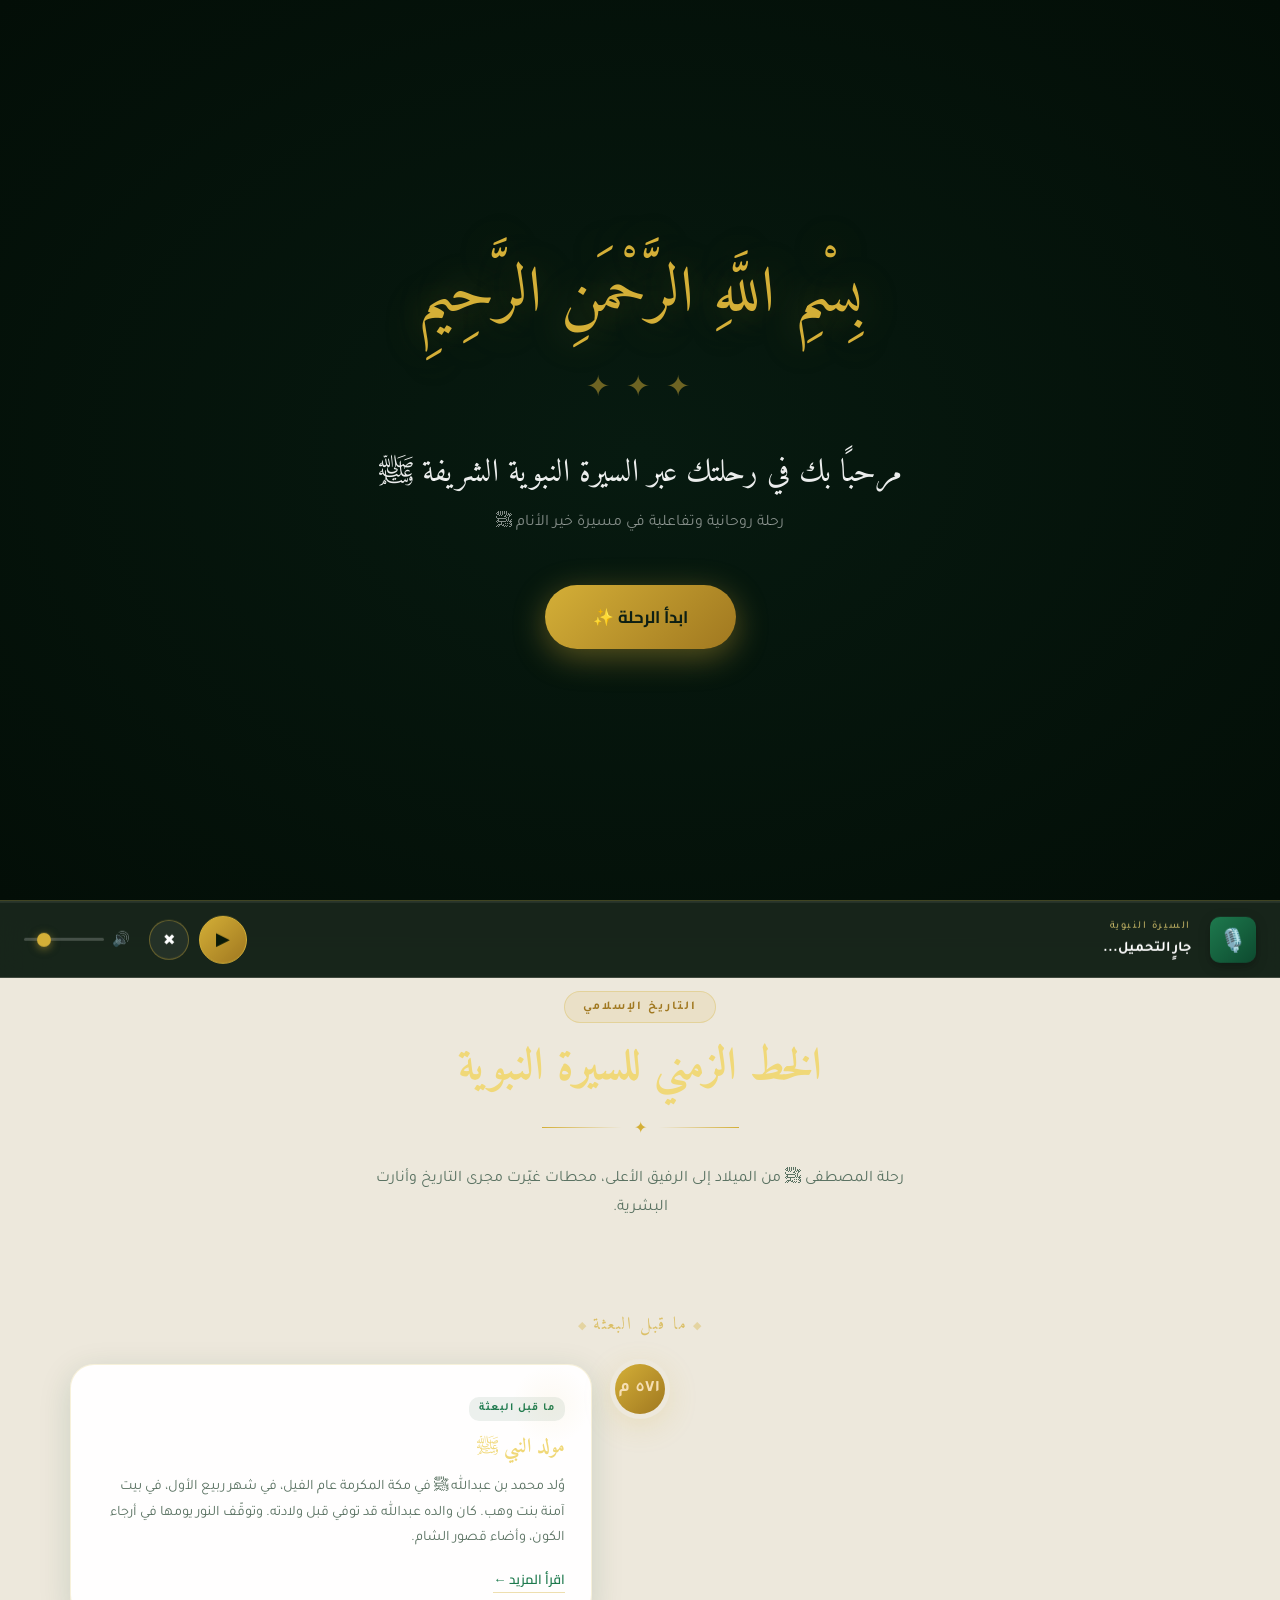
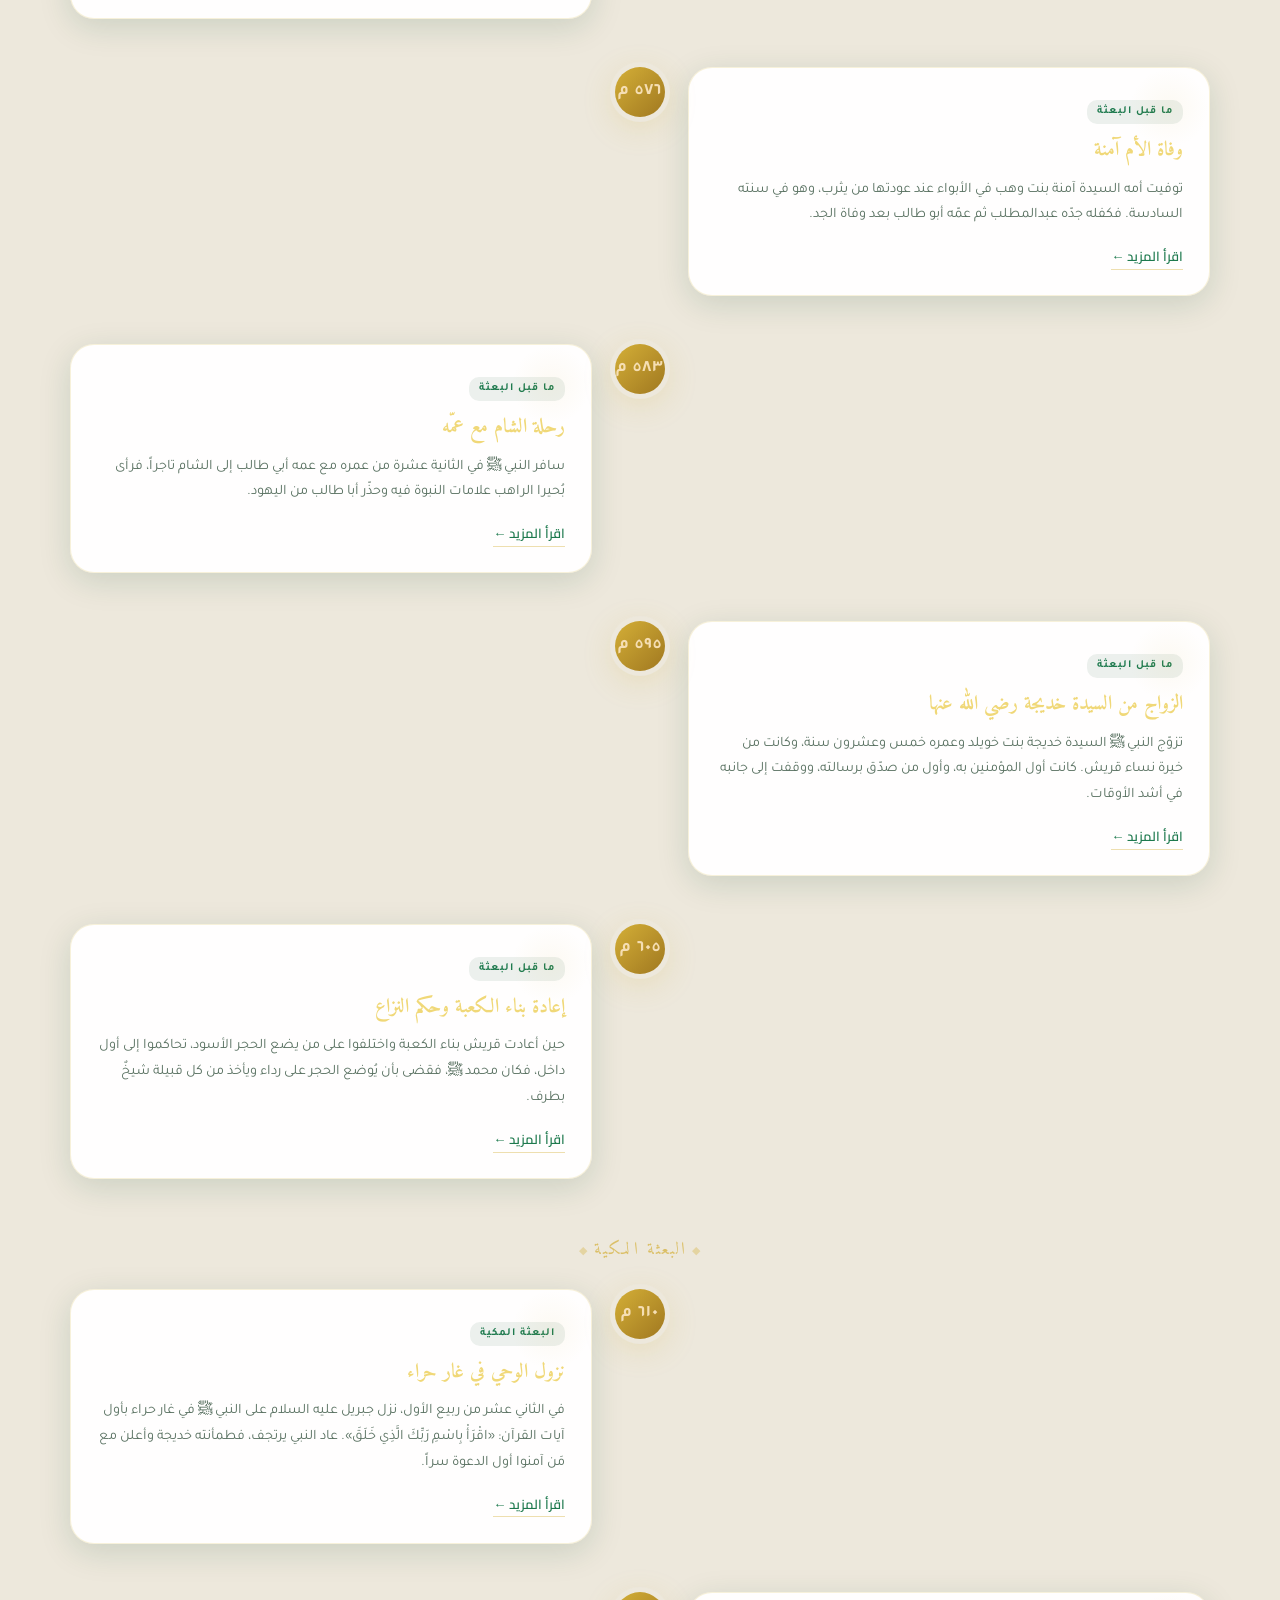
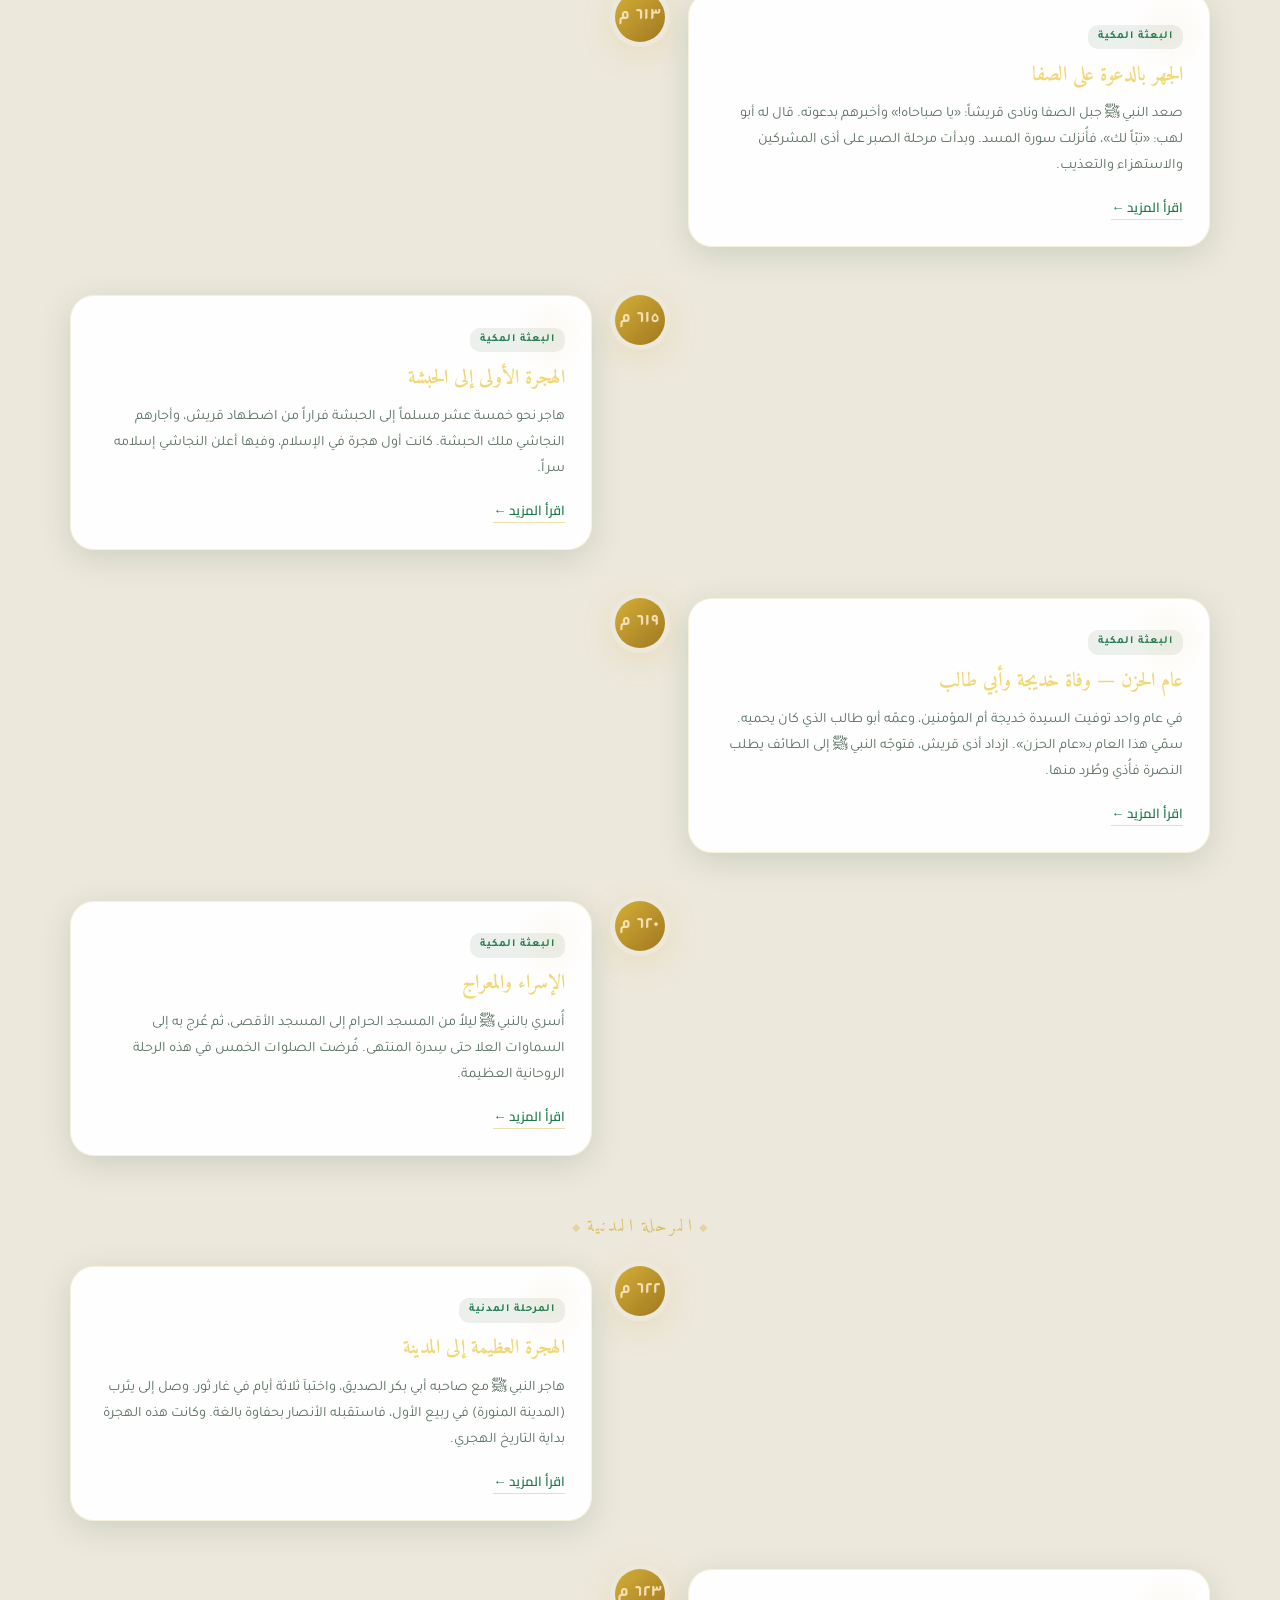
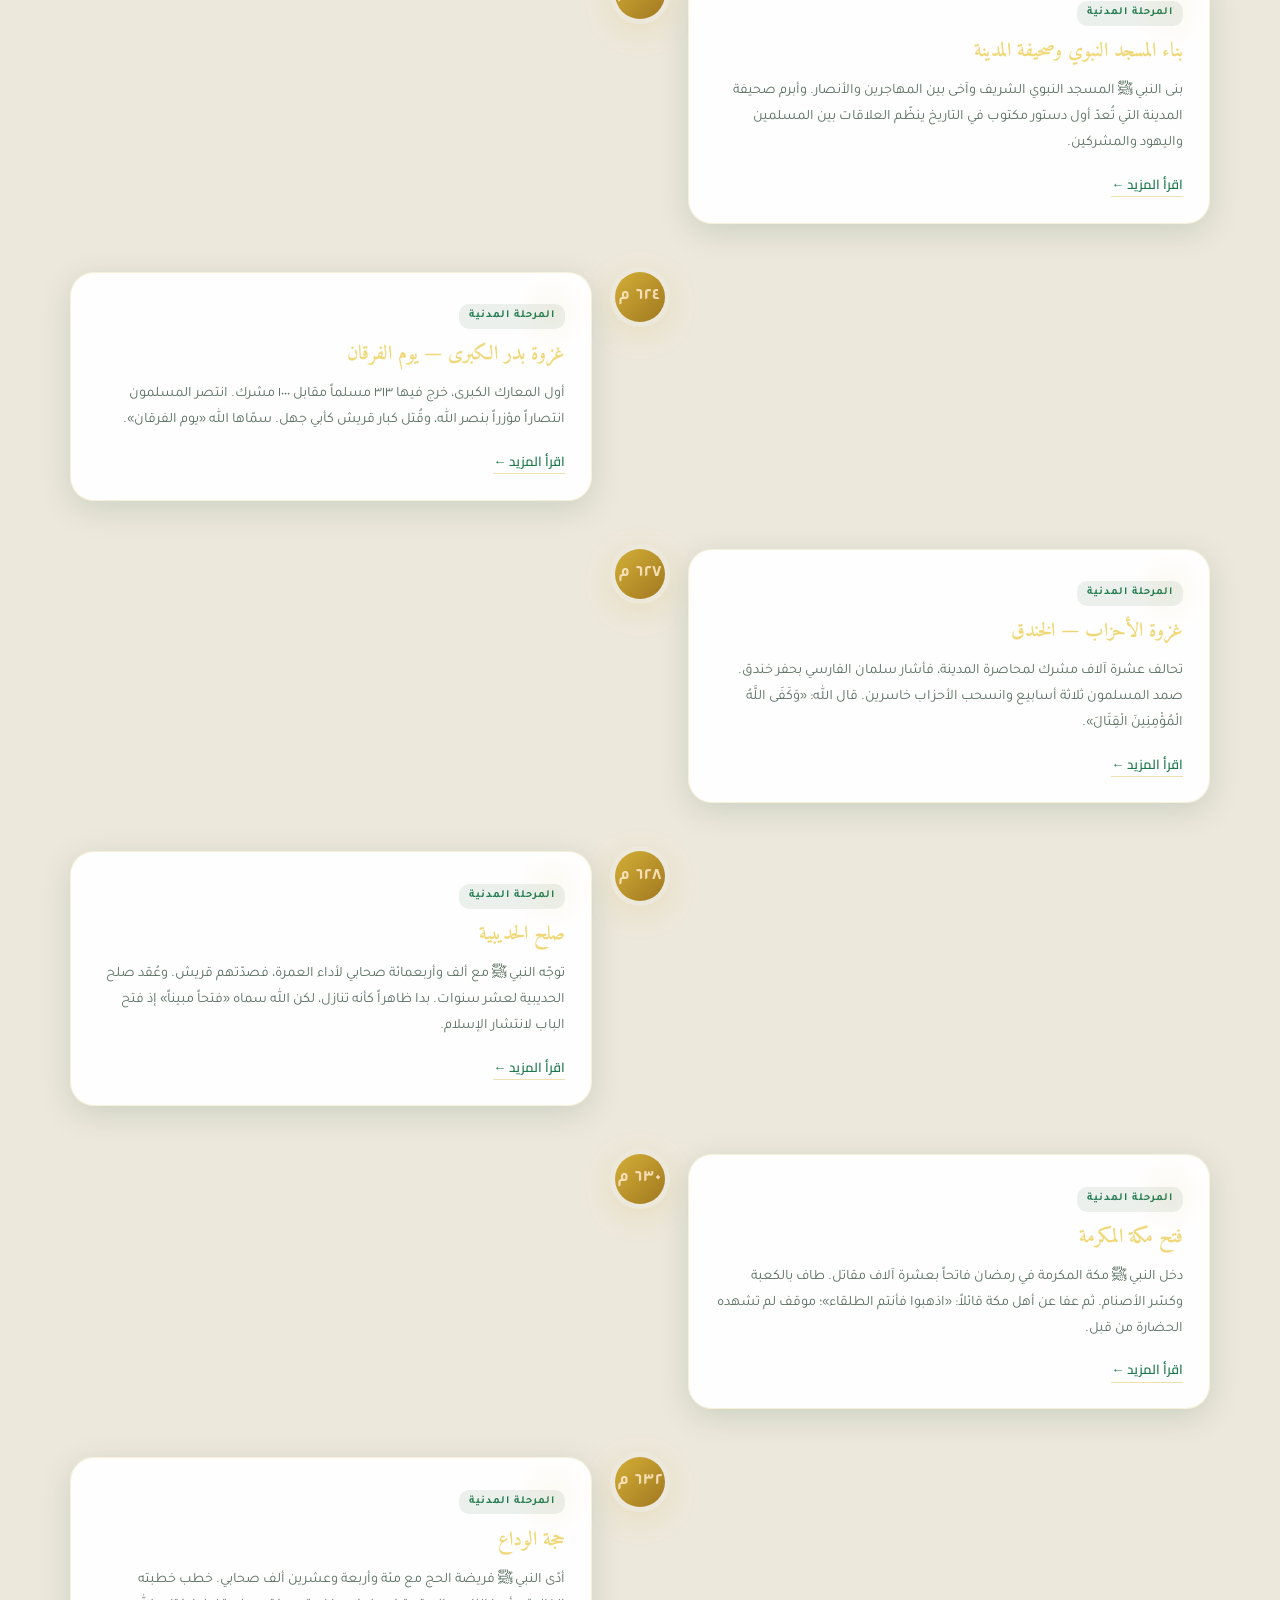
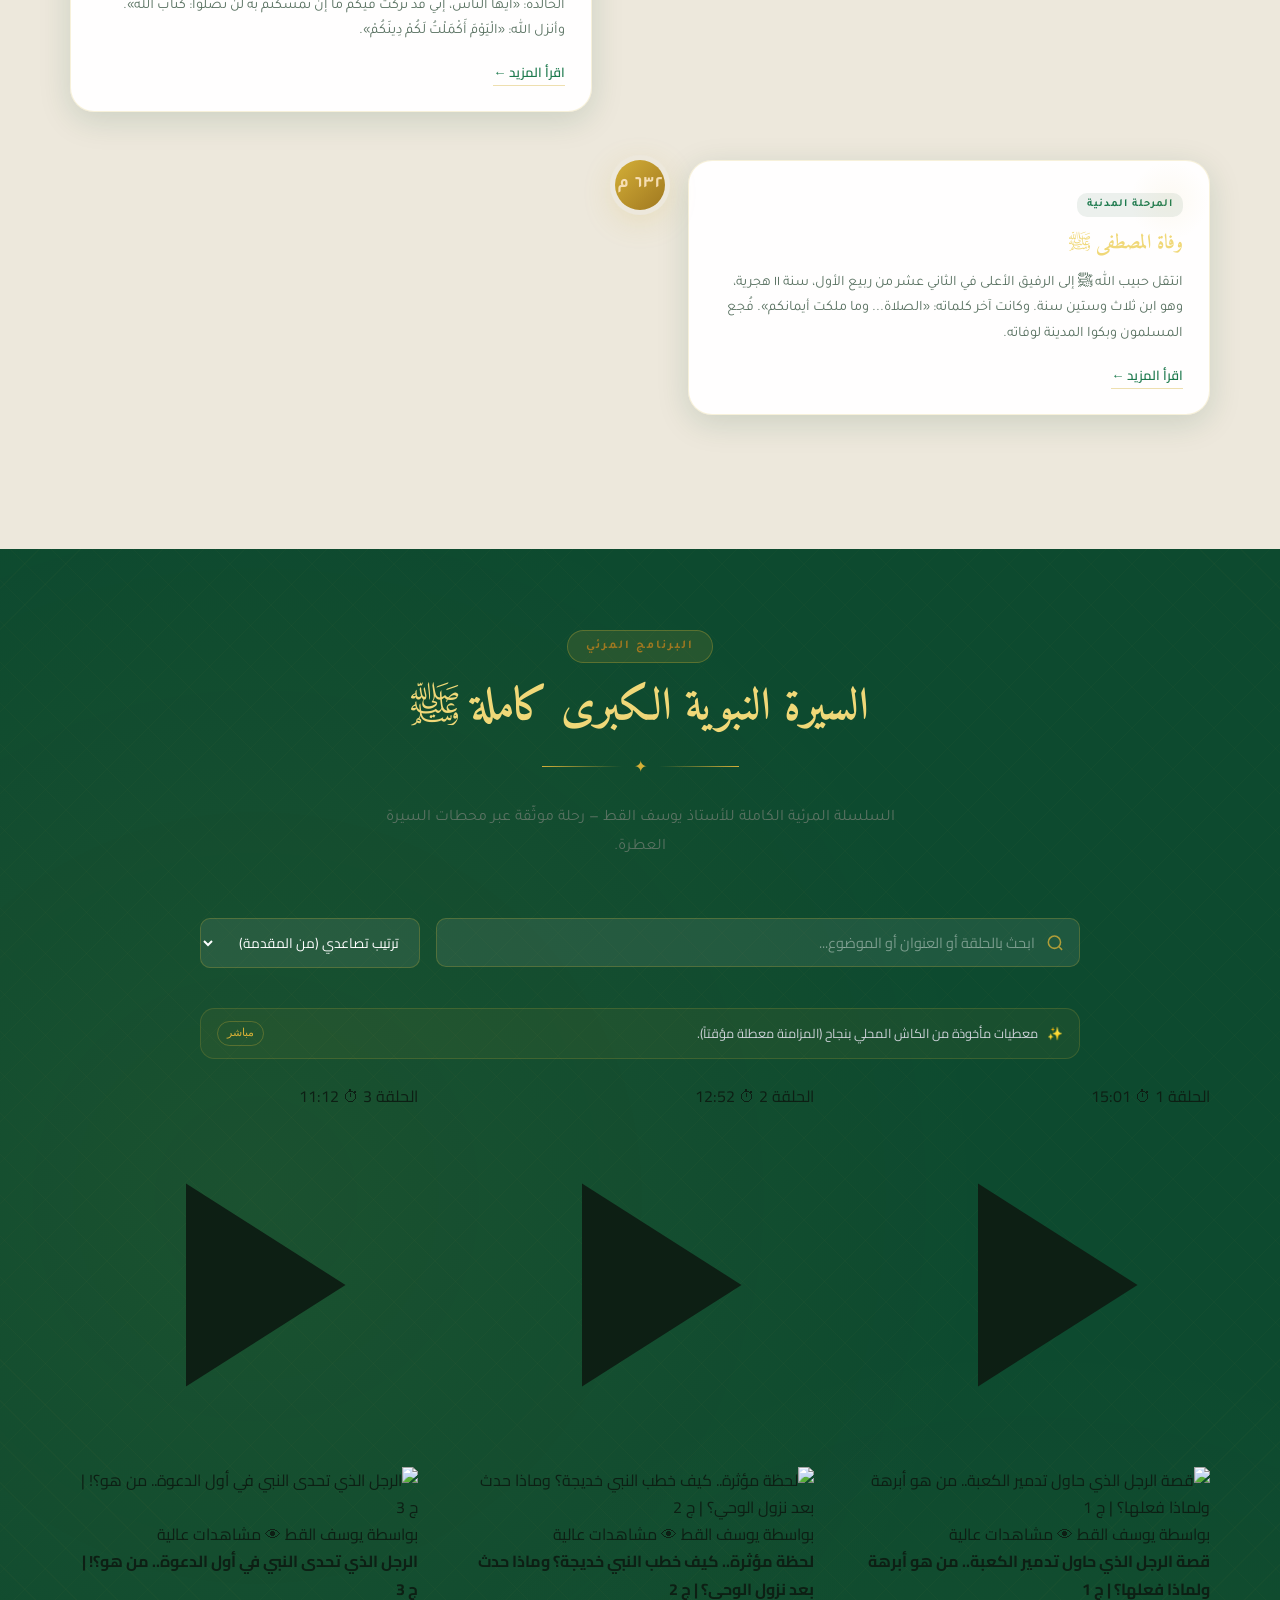
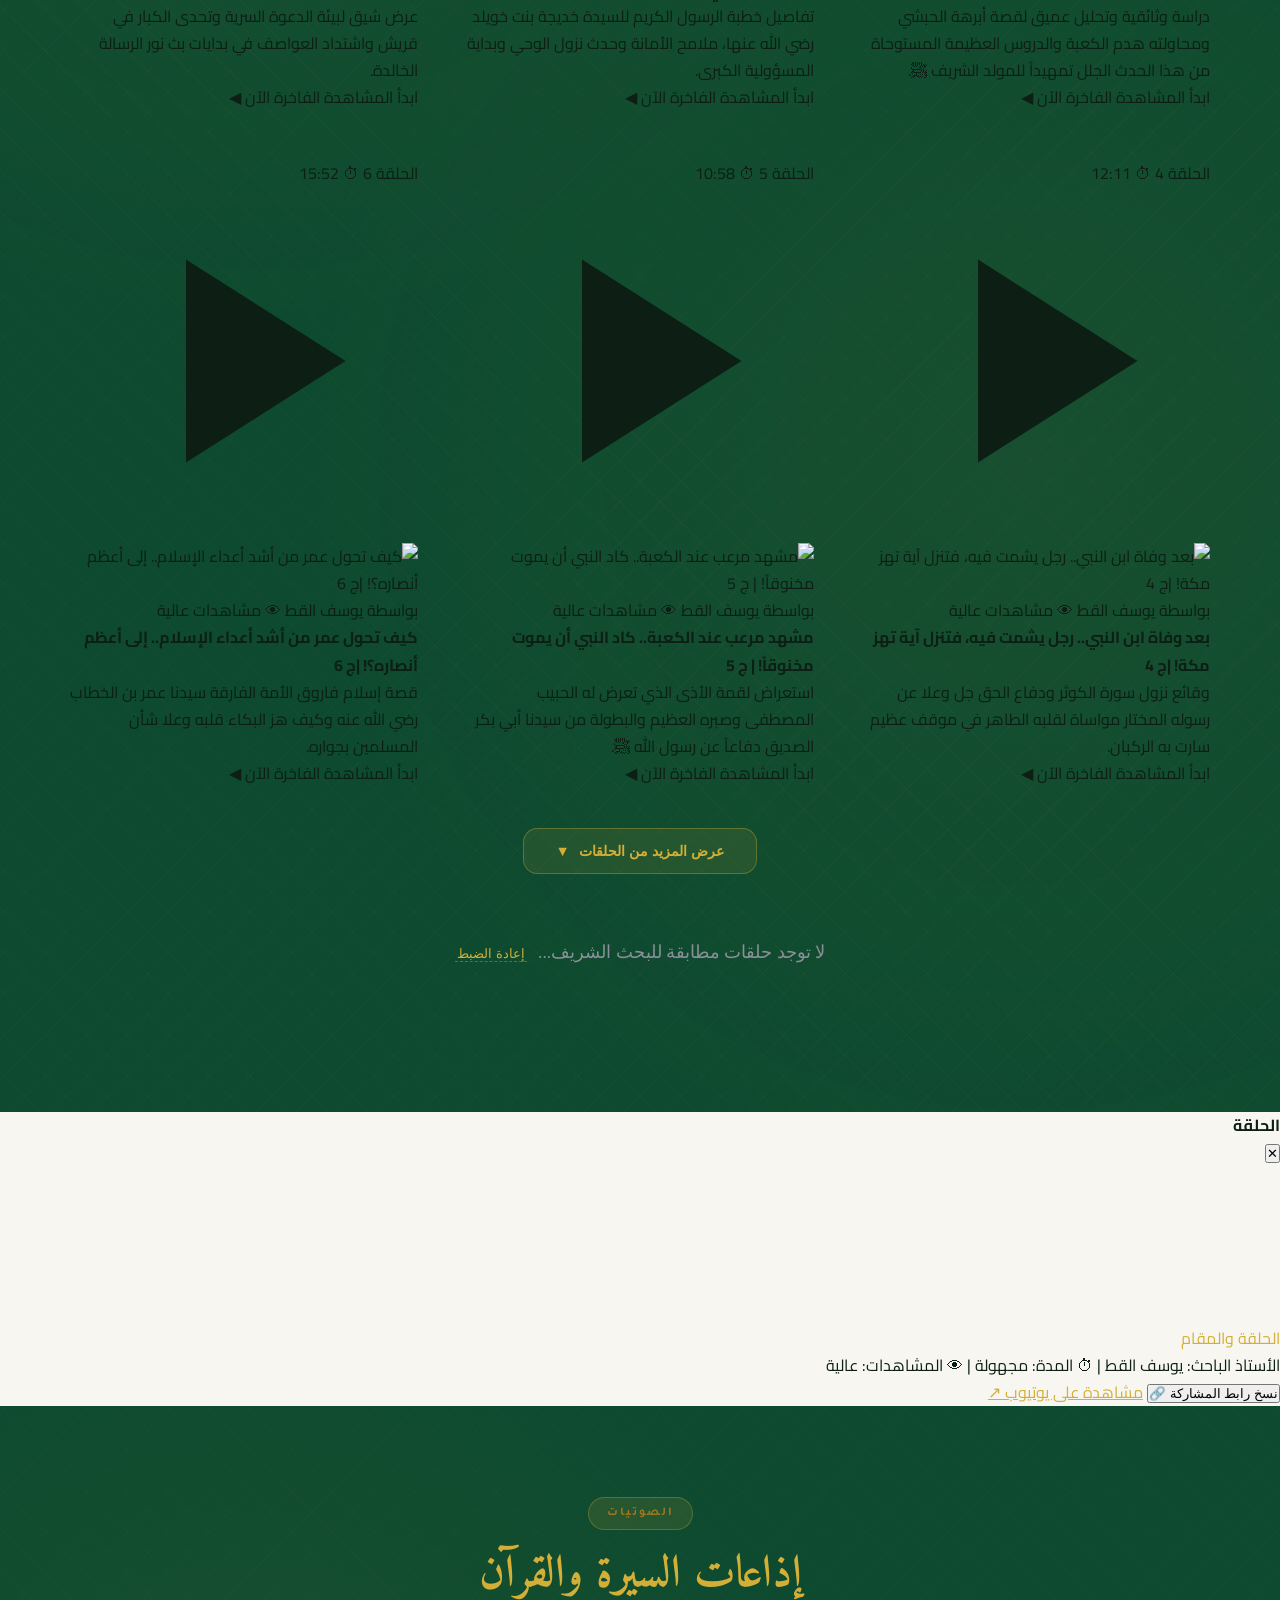
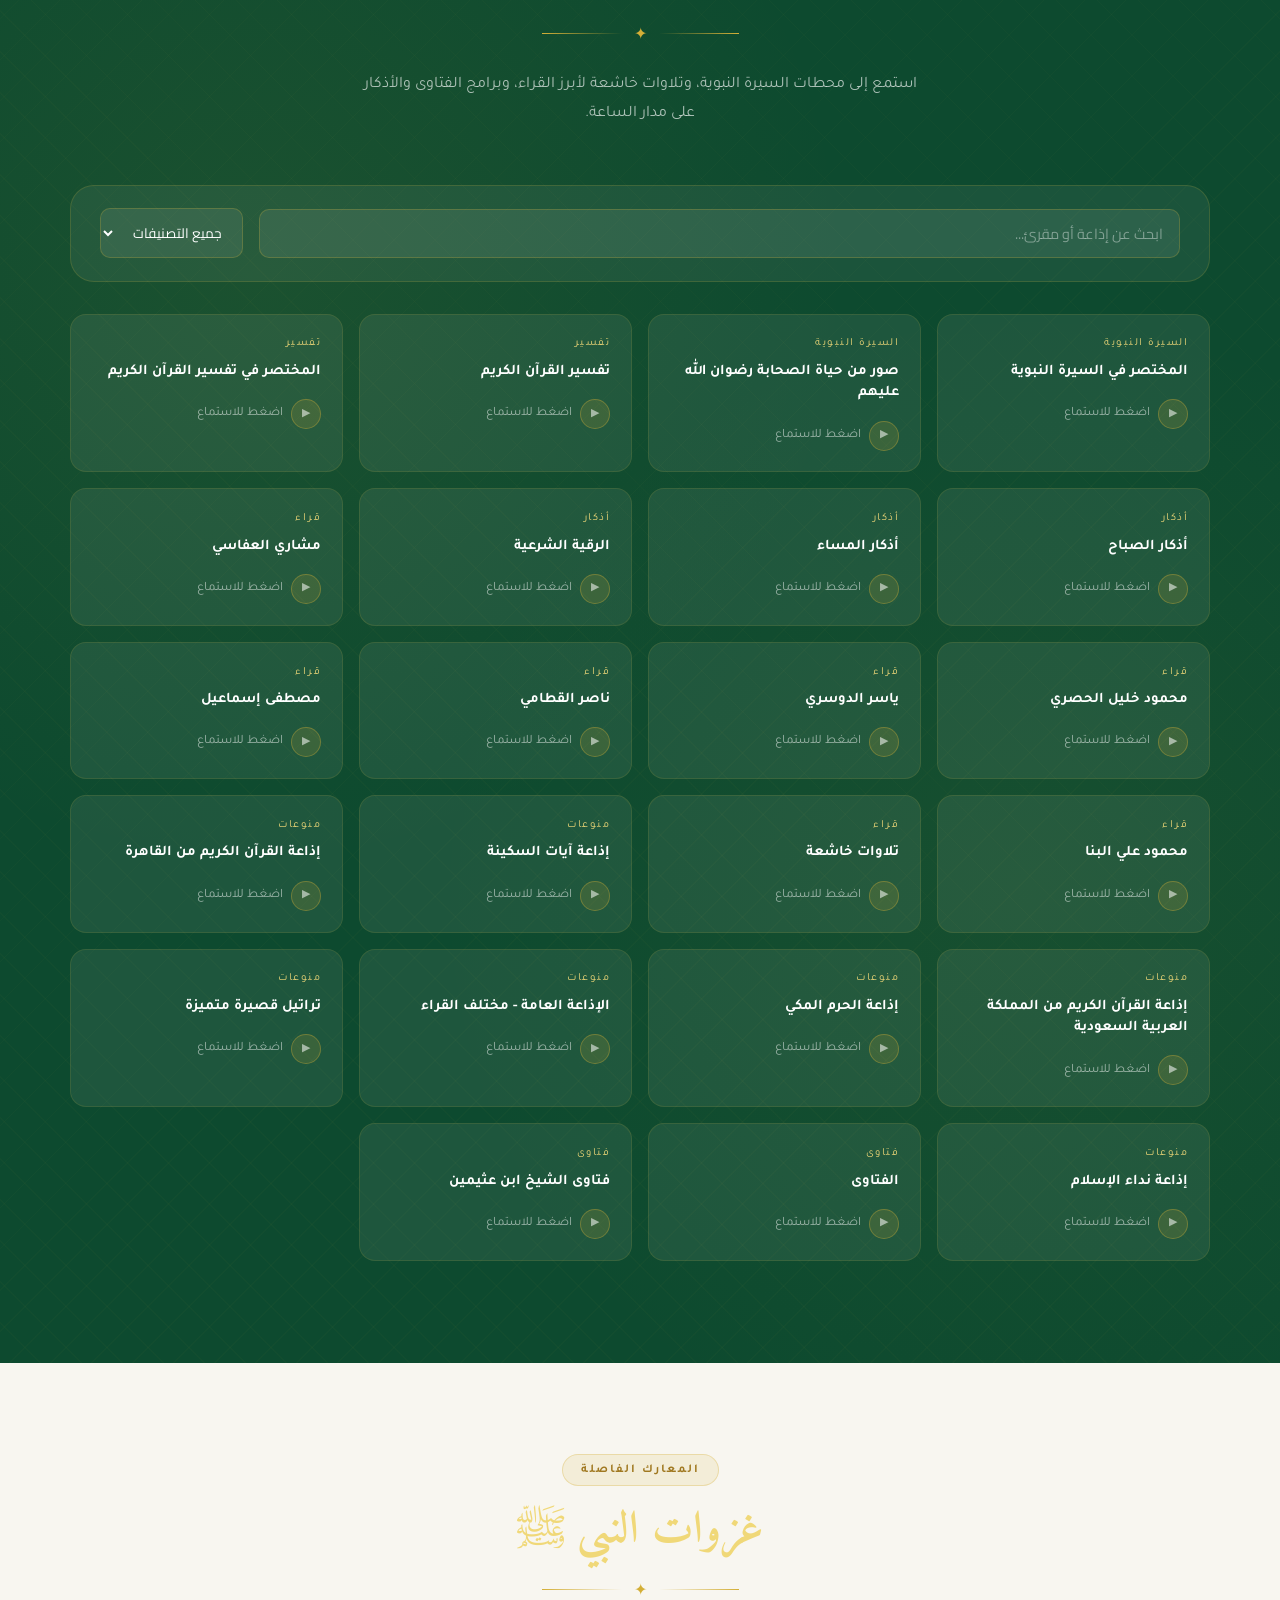
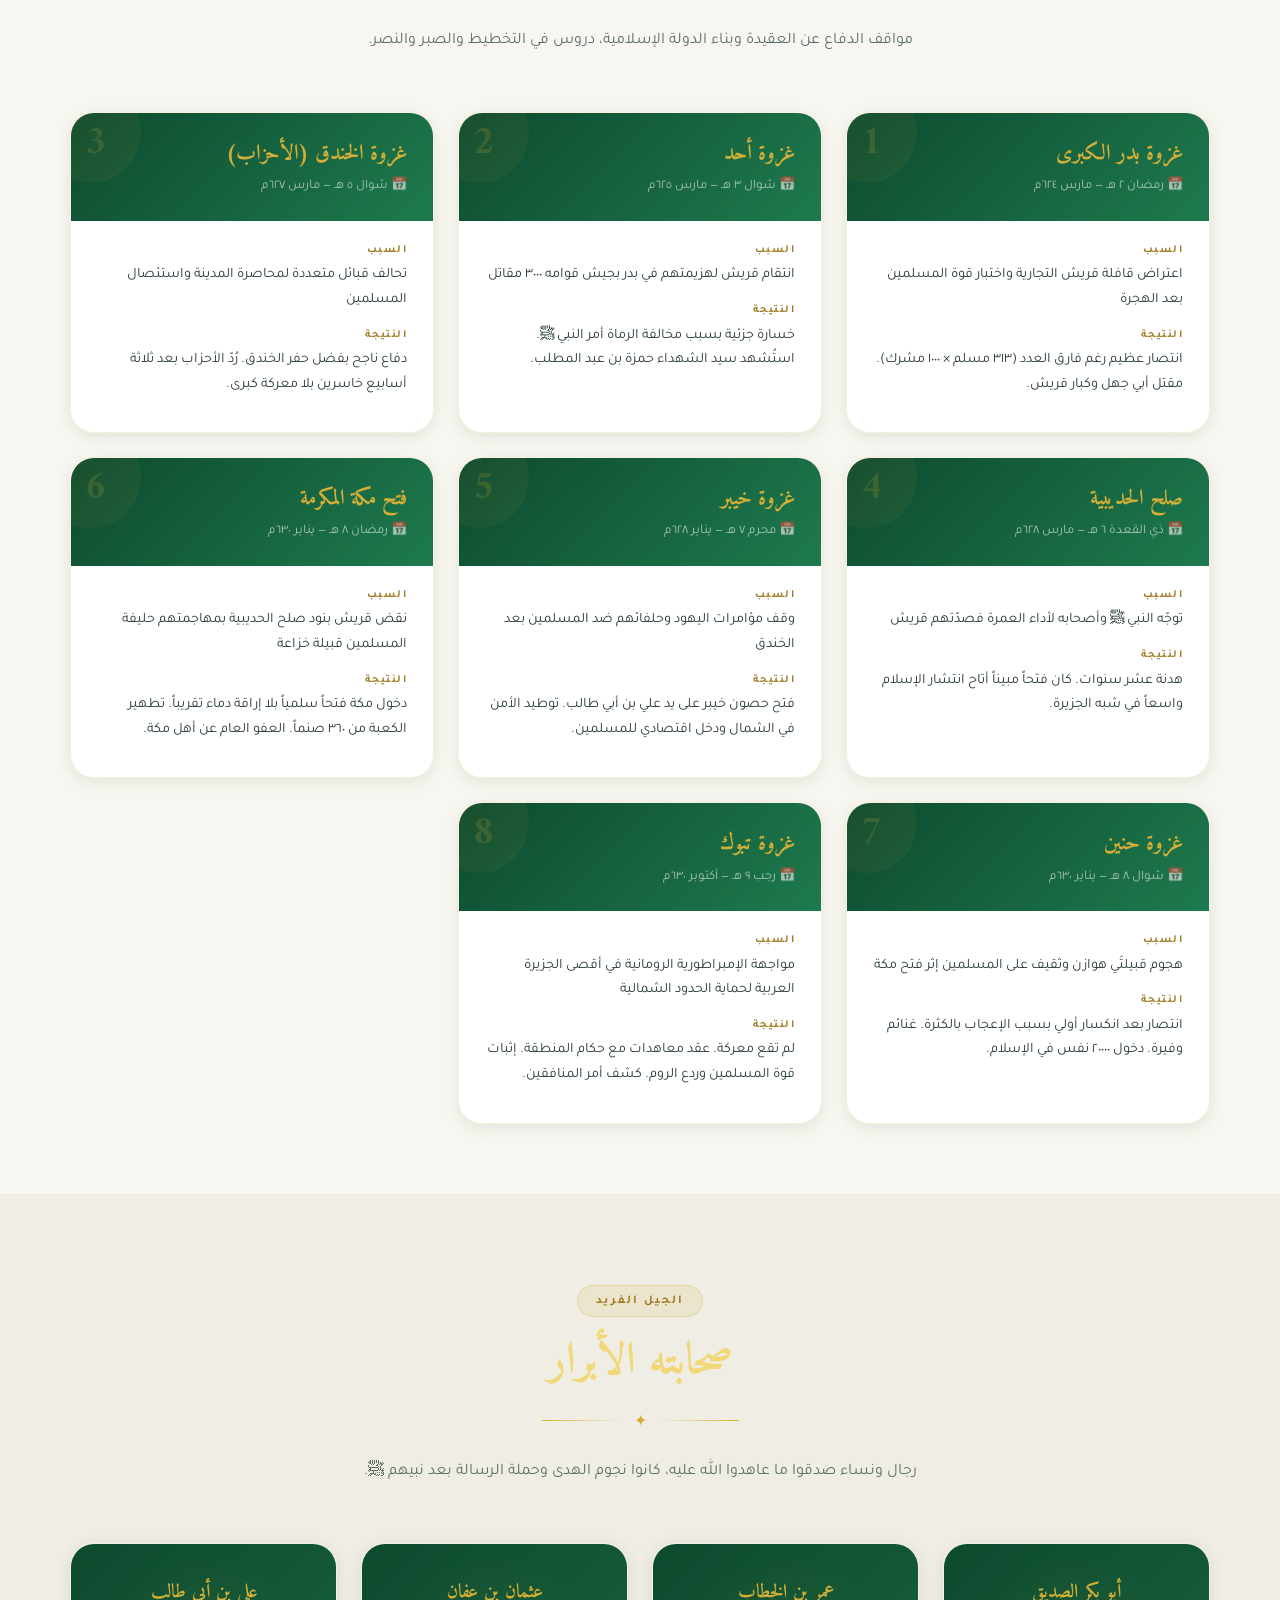
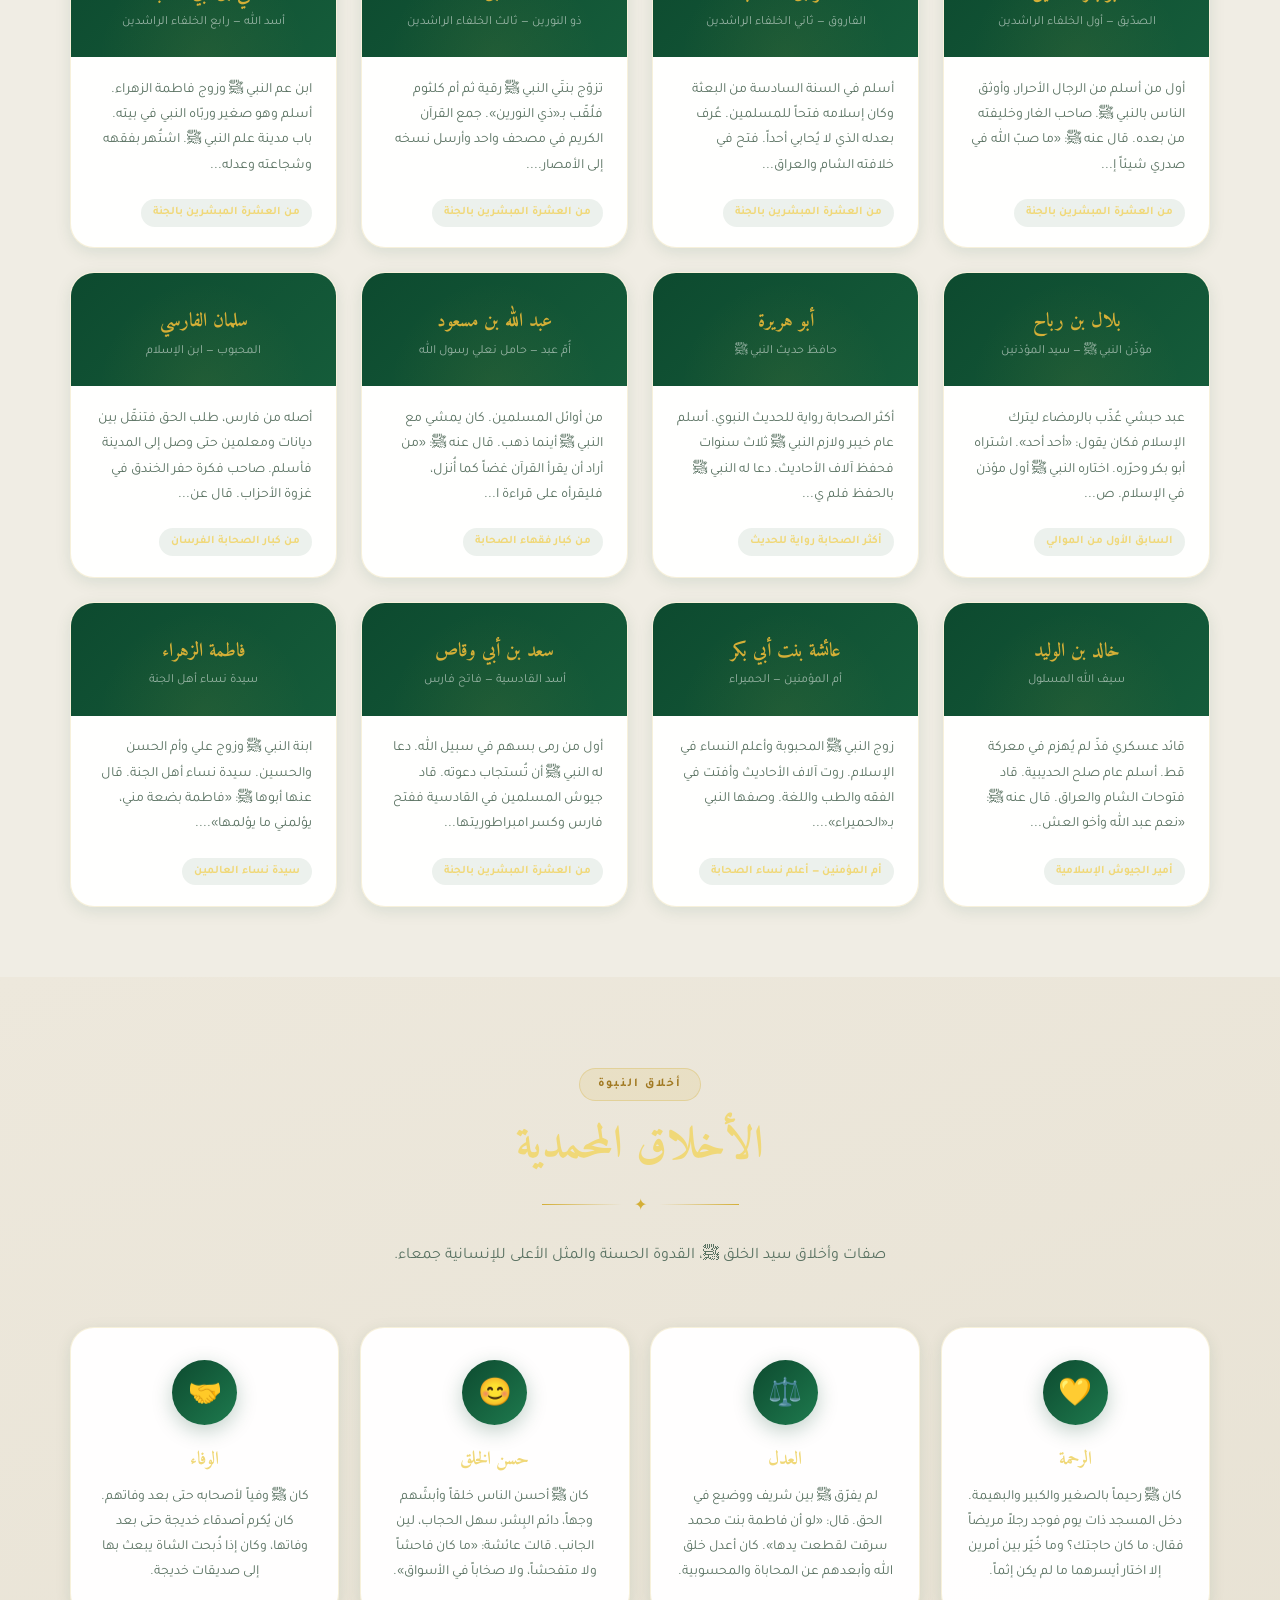
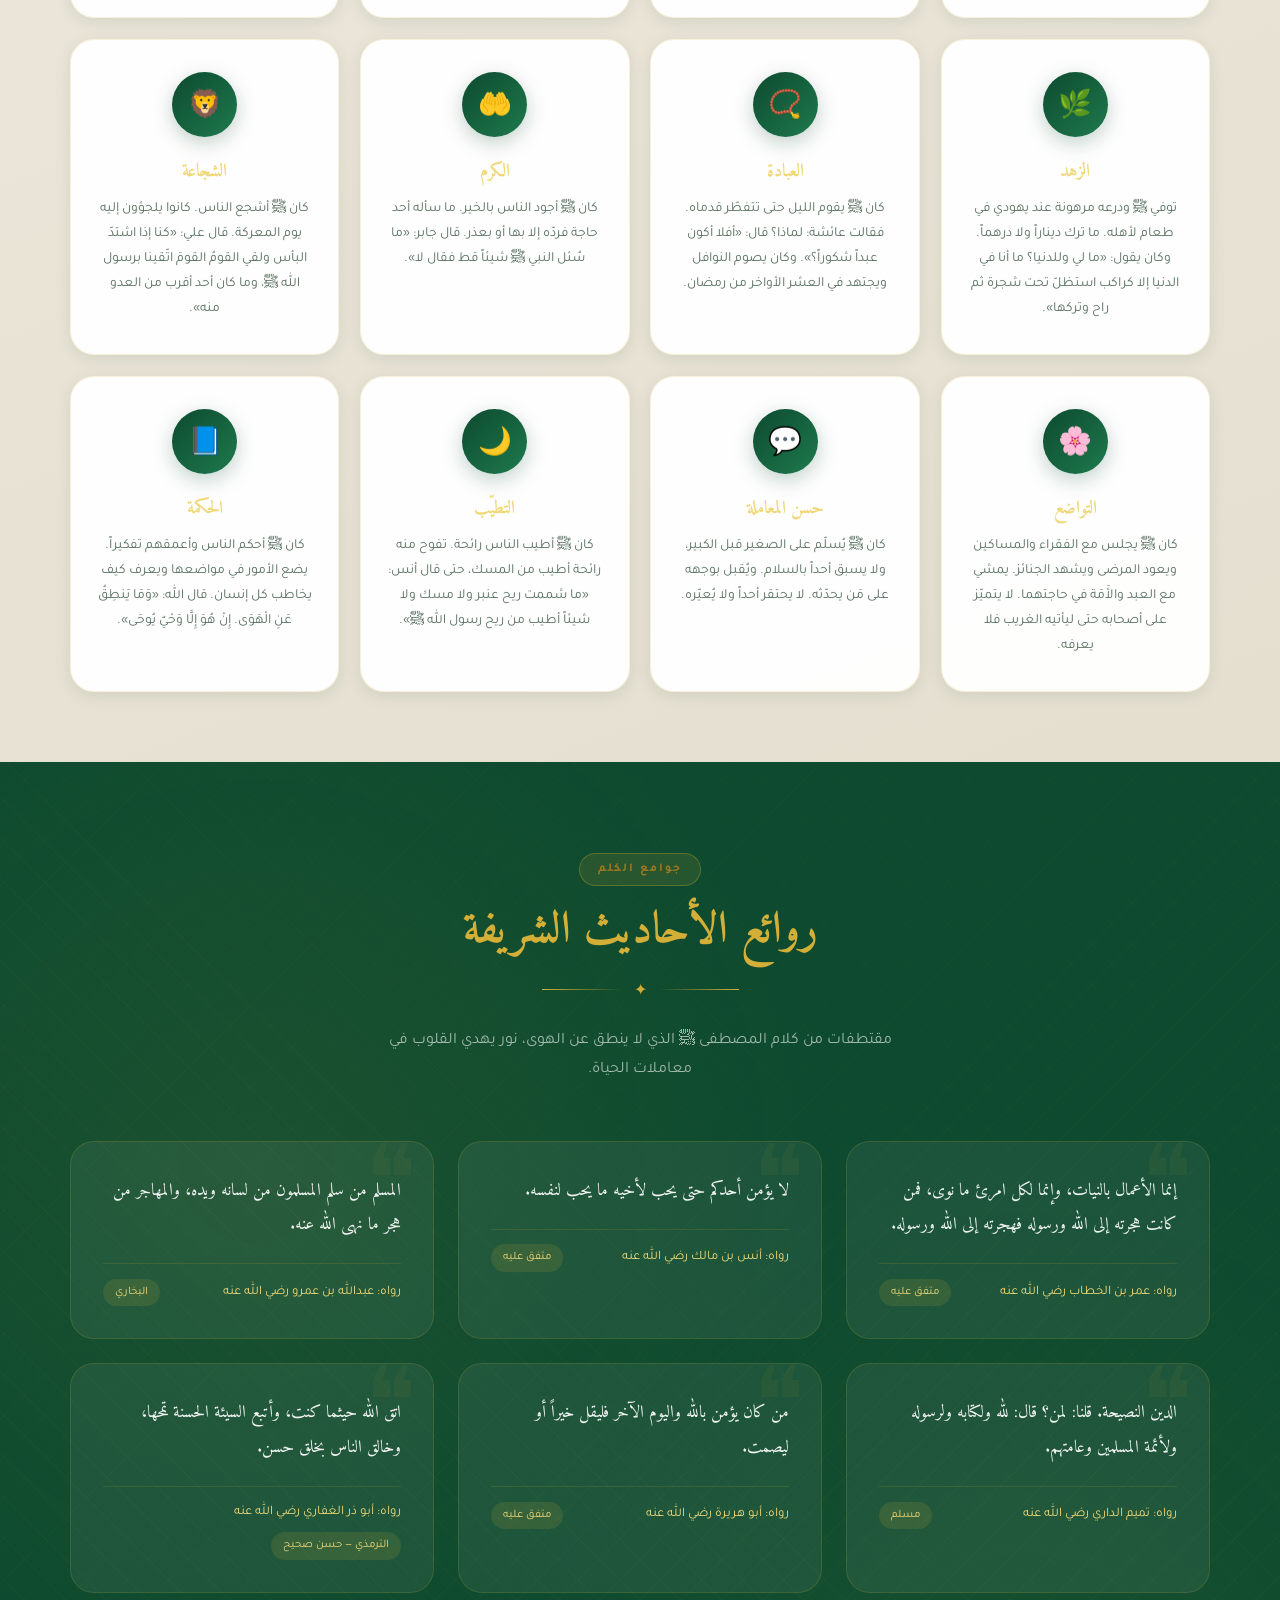
==== index.html @ 76980691 "Add files via upload" ====
<!DOCTYPE html>
<html lang="ar" dir="rtl" data-theme="light">
<head>
  <meta charset="UTF-8">
  <meta name="viewport" content="width=device-width, initial-scale=1.0">
  <title>السيرة النبوية الشريفة ﷺ</title>
  <meta name="description" content="منصة إسلامية تفاعلية شاملة للتعرف على سيرة خاتم الأنبياء والمرسلين محمد ﷺ، الغزوات، الأخلاق، الأحاديث، والصحابة.">
  
  <!-- Fonts -->
  <link rel="preconnect" href="https://fonts.googleapis.com">
  <link rel="preconnect" href="https://fonts.gstatic.com" crossorigin>
  <link href="https://fonts.googleapis.com/css2?family=Cairo:wght@300;400;500;600;700;900&family=Amiri:wght@400;700&family=Tajawal:wght@300;400;500;700;800&display=swap" rel="stylesheet">
  
  <!-- Stylesheets -->
  <link rel="stylesheet" href="style.css">
  <link rel="stylesheet" href="style-enhanced.css">
    

    <!-- Tailwind CSS CDN -->
    <script src="https://cdn.tailwindcss.com"></script>
    <script>
      tailwind.config = {
        darkMode: 'class',
        theme: {
          extend: {
            colors: {
              gold: {
                50: '#fbf9eb',
                100: '#f5efcd',
                200: '#ebde9c',
                300: '#dec564',
                400: '#d0ab3c',
                500: '#b9922e',
                600: '#a17a26',
                700: '#835f21',
                800: '#6d4e20',
                900: '#5c411f',
                DEFAULT: '#d4af37'
              },
              space: {
                950: '#0c0d10',
                900: '#0e1014',
                800: '#121318',
                700: '#16181e',
                DEFAULT: '#0c0d10'
              }
            },
            fontFamily: {
              sans: ['Cairo', 'Tajawal', 'ui-sans-serif', 'system-ui'],
              serif: ['Amiri', 'serif'],
              mono: ['Fira Code', 'monospace']
            }
          }
        }
      }
    </script>
  <!-- Fallback for SVG Icons -->
  <style>
    .icon { width: 1em; height: 1em; vertical-align: -0.125em; fill: currentColor; }
  </style>
</head>
<body>

  <!-- Reading Progress -->
  <div id="reading-progress"></div>

  <div id="reading-progress"></div>

  <!-- Welcome Overlay -->
  <div class="welcome-overlay" id="welcomeOverlay">
    <div class="welcome-particles"></div>
    <div class="welcome-bismillah">بِسْمِ اللَّهِ الرَّحْمَنِ الرَّحِيمِ</div>
    <div class="welcome-ornament">✦ ✦ ✦</div>
    <div class="welcome-text" id="welcomeTyping"></div>
    <div class="welcome-sub">رحلة روحانية وتفاعلية في مسيرة خير الأنام ﷺ</div>
    <button class="welcome-btn" id="welcomeBtn" onclick="closeWelcome()">ابدأ الرحلة ✨</button>
  </div>

  <!-- Navigation -->
  <nav>
    <div class="nav-logo" onclick="goTo('hero')">السيرة النبوية ﷺ</div>
    <div class="nav-links" id="navLinks">
      <a onclick="goTo('hero')" class="active">الرئيسية</a>
      <a onclick="goTo('timeline')">الخط الزمني</a>
      <a onclick="goTo('videos')">السلسلة المرئية</a>
      <a onclick="goTo('listen')">الاستماع</a>
      <a onclick="goTo('ghazawat')">الغزوات</a>
      <a onclick="goTo('sahaba')">الصحابة</a>
      <a onclick="goTo('shamail')">الأخلاق</a>
      <a onclick="goTo('hadith')">الأحاديث</a>
      <a onclick="goTo('daily')">حكمة اليوم</a>
    </div>
    <div class="nav-actions">
      <button class="nav-search-btn" onclick="goTo('search-sec')" title="بحث (Ctrl+K)">🔍</button>
      <button class="theme-toggle" title="تبديل الوضع الليلي">🌙</button>
      <div class="nav-toggle" onclick="toggleNav()">
        <span></span><span></span><span></span>
      </div>
    </div>
  </nav>

  <!-- HERO SECTION -->
  <section id="hero">
    <div class="hero-bg"></div>
    <div class="hero-bg-mesh"></div>
    <div class="hero-grid-lines"></div>
    <div class="hero-stars"></div>
    
    <!-- SVG Islamic Ornaments -->
    <div class="hero-ornament" style="top:10%; right:5%;">
      <svg width="120" height="120" viewBox="0 0 100 100" fill="none" stroke="rgba(212,175,55,0.4)" stroke-width="0.5">
        <polygon points="50,5 61,39 95,39 67,60 78,95 50,74 22,95 33,60 5,39 39,39"/>
        <circle cx="50" cy="50" r="30" stroke-dasharray="4 4" />
      </svg>
    </div>
    <div class="hero-ornament" style="bottom:15%; left:8%; transform: scale(1.5);">
      <svg width="100" height="100" viewBox="0 0 100 100" fill="none" stroke="rgba(212,175,55,0.3)" stroke-width="0.5">
        <polygon points="50,10 60,40 90,50 60,60 50,90 40,60 10,50 40,40"/>
        <circle cx="50" cy="50" r="25" />
      </svg>
    </div>

    <div class="hero-content">
      <div class="hero-badge">◆ نُورٌ يَهْدِي الْقُلُوب ◆</div>
      <h1 class="hero-title">
        السيرة النبوية<br>
        <span class="gold">المسيرة العطرة</span>
        <span class="line2">لخاتم الأنبياء والمرسلين محمد ﷺ</span>
      </h1>
      <div class="hero-verse">«لَّقَدْ كَانَ لَكُمْ فِي رَسُولِ اللَّهِ أُسْوَةٌ حَسَنَةٌ»</div>
      <p class="hero-sub">
        تصفّح المحطات العظيمة في حياته، وتعرّف على تفاصيل غزواته، وسيرة صحابته الأبرار، 
        واستمع إلى أعذب التلاوات ومحطات السيرة في تجربة رقمية إسلامية فاخرة.
      </p>
      <div class="hero-btns">
        <button class="btn-primary" onclick="goTo('timeline')">
          <span>📜</span> ابدأ قراءة السيرة
        </button>
        <button class="btn-secondary" onclick="goTo('listen')">
          <span>🎙️</span> استمع للإذاعات
        </button>
      </div>
      
      <div class="hero-stats stagger">
        <div class="hero-stat">
          <div class="hero-stat-num" data-count="17">0</div>
          <div class="hero-stat-label">محطة زمنية</div>
        </div>
        <div class="hero-stat">
          <div class="hero-stat-num" data-count="8">0</div>
          <div class="hero-stat-label">غزوات كبرى</div>
        </div>
        <div class="hero-stat">
          <div class="hero-stat-num" data-count="12">0</div>
          <div class="hero-stat-label">صحابياً جليلاً</div>
        </div>
        <div class="hero-stat">
          <div class="hero-stat-num" data-count="20">0</div>
          <div class="hero-stat-label">محطة إذاعية</div>
        </div>
      </div>
    </div>
    
    <div class="scroll-indicator" onclick="goTo('timeline')">
      <span>اكتشف المزيد</span>
      <svg viewBox="0 0 24 24" fill="none" stroke="currentColor" stroke-width="2" stroke-linecap="round" stroke-linejoin="round">
        <polyline points="6 9 12 15 18 9"></polyline>
      </svg>
    </div>
  </section>


   <!-- TIMELINE SECTION -->
  <section id="timeline">
    <div class="container reveal">
      <div class="section-header">
        <div class="section-badge">التاريخ الإسلامي</div>
        <h2 class="section-title">الخط الزمني للسيرة النبوية</h2>
        <div class="gold-divider"><span>✦</span></div>
        <p class="section-sub">رحلة المصطفى ﷺ من الميلاد إلى الرفيق الأعلى، محطات غيّرت مجرى التاريخ وأنارت البشرية.</p>
      </div>
      <div class="timeline-wrap" id="timelineWrap">
        <!-- Injected via JS -->
      </div>
    </div>
  </section>


  <!-- VIDEOS SECTION — السيرة النبوية الكبرى كاملة -->
  <section id="videos" class="pattern-bg">
    <div class="container reveal">
      <div class="section-header">
        <div class="section-badge">البرنامج المرئي</div>
        <h2 class="section-title">السيرة النبوية الكبرى كاملة ﷺ</h2>
        <div class="gold-divider"><span>✦</span></div>
        <p class="section-sub">السلسلة المرئية الكاملة للأستاذ يوسف القط — رحلة موثّقة عبر محطات السيرة العطرة.</p>
      </div>

      <!-- Search & Sort -->
      <div class="videos-controls reveal scale">
        <div class="videos-search-wrap">
          <svg class="videos-search-icon" fill="none" stroke="currentColor" stroke-width="2" viewBox="0 0 24 24" aria-hidden="true">
            <circle cx="11" cy="11" r="8"></circle>
            <line x1="21" y1="21" x2="16.65" y2="16.65"></line>
          </svg>
          <input
            type="text"
            id="videos-local-search"
            class="search-box videos-search-input"
            placeholder="ابحث بالحلقة أو العنوان أو الموضوع..."
            aria-label="بحث في الحلقات"
          />
        </div>
        <select id="videos-local-sort" class="filter-select" aria-label="ترتيب الحلقات">
          <option value="asc">ترتيب تصاعدي (من المقدمة)</option>
          <option value="desc">ترتيب تنازلي (الأحدث أولاً)</option>
        </select>
      </div>

      <!-- Sync status -->
      <div id="elkott-sync-status" class="videos-sync-status hidden">
        <span class="videos-sync-left">
          <span class="videos-sync-dot">✨</span>
          <span id="sync-status-text">يتم الآن مزامنة وجلب أحدث المشاهدات من يوتيوب...</span>
        </span>
        <span class="videos-sync-live">مباشر</span>
      </div>

      <!-- Cards Grid -->
      <div id="elkott-video-grid" class="videos-grid">
        <!-- Dynamic cards injected by JS -->

      </div>

      <!-- Load More -->
      <div id="elkott-load-more-container" class="videos-load-more hidden">
        <button id="btn-elkott-load-more" class="btn-load-more" type="button">
          <span>عرض المزيد من الحلقات</span>
          <span aria-hidden="true">▼</span>
        </button>
      </div>

      <!-- Empty state -->
      <div id="no-episodes-found" class="videos-empty hidden">
        لا توجد حلقات مطابقة للبحث الشريف...
        <button onclick="resetSearch()" class="videos-empty-reset" type="button">إعادة الضبط</button>
      </div>
    </div>
  </section>


    <!-- Simple, humble copyright layout -->
   

    <!-- ============================================================================
        YOUTUBE MODAL PLAYER
        ============================================================================ -->
    <div id="elkott-player-modal" class="fixed inset-0 z-50 bg-black/95 backdrop-blur-xl flex items-center justify-center p-4 hidden">
      <div class="bg-space-950 border border-gold/30 rounded-2xl max-w-4xl w-full overflow-hidden shadow-2xl animate-in fade-in zoom-in-95 duration-200">
        
        <!-- Header -->
        <div class="p-4 bg-space-800 border-b border-white/5 flex items-center justify-between gap-4">
          <h4 id="elkott-player-title" class="text-base sm:text-lg font-serif font-bold text-white truncate pr-1">الحلقة</h4>
          <button 
            id="close-elkott-player"
            class="bg-red-950/20 text-red-400 border border-red-900/40 hover:bg-red-900/60 transition-all w-8 h-8 rounded-full flex items-center justify-center text-xs cursor-pointer"
          >
            ✕
          </button>
        </div>

        <!-- Embedded Frame -->
        <div class="aspect-video w-full bg-black relative">
          <iframe 
            id="elkott-player-iframe"
            src=""
            title="حلقة مرئية من السيرة"
            frameBorder="0"
            allow="accelerometer; autoplay; clipboard-write; encrypted-media; gyroscope; picture-in-picture"
            allowFullScreen
            class="absolute inset-0 w-full h-full"
          ></iframe>
        </div>

       
        <!-- Footer Meta details -->
        <div class="p-6 bg-[#0e1014] border-t border-white/5 flex flex-col sm:flex-row justify-between items-start sm:items-center gap-4 text-xs text-gray-400">
          <div class="space-y-1 text-right">
            <span id="player-meta-episode" class="text-gold font-bold">الحلقة والمقام</span>
            <div class="flex flex-wrap gap-x-4 gap-y-1 items-center">
              <span>الأستاذ الباحث: يوسف القط</span>
              <span>|</span>
              <span id="player-meta-duration">⏱ المدة: مجهولة</span>
              <span>|</span>
              <span id="player-meta-views">👁 المشاهدات: عالية</span>
            </div>
          </div>

          <!-- Share / Open link buttons -->
          <div class="flex flex-wrap gap-2 w-full sm:w-auto">
            <button 
              id="btn-copy-video-link"
              class="inline-flex items-center gap-1 bg-white/5 hover:bg-white/10 text-white px-3.5 py-2 rounded-lg text-xs leading-relaxed transition-all cursor-pointer border border-white/10"
            >
              نسخ رابط المشاركة 🔗
            </button>
            <a 
              id="player-modal-yt-url"
              href=""
              target="_blank" 
              rel="noreferrer"
              class="inline-flex items-center gap-1.5 bg-gold/15 text-gold border border-gold/30 px-4 py-2 rounded-lg text-xs font-medium hover:bg-gold-500 text-black hover:text-black font-bold transition-all"
            >
              مشاهدة على يوتيوب ↗
            </a>
          </div>
        </div>

      </div>
    </div>




  <!-- LISTEN SECTION -->
  <section id="listen" class="pattern-bg">
    <div class="container reveal">
      <div class="section-header">
        <div class="section-badge">الصوتيات</div>
        <h2 class="section-title text-gold">إذاعات السيرة والقرآن</h2>
        <div class="gold-divider"><span>✦</span></div>
        <p class="section-sub">استمع إلى محطات السيرة النبوية، وتلاوات خاشعة لأبرز القراء، وبرامج الفتاوى والأذكار على مدار الساعة.</p>
      </div>
      
      <div class="listen-controls reveal scale">
        <input class="search-box" id="stationSearch" placeholder="ابحث عن إذاعة أو مقرئ..." oninput="filterStations()">
        <select class="filter-select" id="catFilter" onchange="filterStations()">
          <option value="">جميع التصنيفات</option>
        </select>
      </div>
      
      <div class="stations-grid stagger" id="stationsGrid">
        <!-- Injected via JS -->
      </div>
    </div>
  </section>

  <!-- GHAZAWAT SECTION -->
  <section id="ghazawat">
    <div class="container reveal">
      <div class="section-header">
        <div class="section-badge">المعارك الفاصلة</div>
        <h2 class="section-title">غزوات النبي ﷺ</h2>
        <div class="gold-divider"><span>✦</span></div>
        <p class="section-sub">مواقف الدفاع عن العقيدة وبناء الدولة الإسلامية، دروس في التخطيط والصبر والنصر.</p>
      </div>
      <div class="ghazawat-grid stagger" id="ghazawatGrid">
        <!-- Injected via JS -->
      </div>
    </div>
  </section>

  <!-- SAHABA SECTION (NEW) -->
  <section id="sahaba">
    <div class="container reveal">
      <div class="section-header">
        <div class="section-badge">الجيل الفريد</div>
        <h2 class="section-title">صحابته الأبرار</h2>
        <div class="gold-divider"><span>✦</span></div>
        <p class="section-sub">رجال ونساء صدقوا ما عاهدوا الله عليه، كانوا نجوم الهدى وحملة الرسالة بعد نبيهم ﷺ.</p>
      </div>
      <div class="sahaba-grid stagger" id="sahabaGrid">
        <!-- Injected via JS -->
      </div>
    </div>
  </section>

  <!-- SHAMAIL SECTION -->
  <section id="shamail">
    <div class="container reveal">
      <div class="section-header">
        <div class="section-badge">أخلاق النبوة</div>
        <h2 class="section-title">الأخلاق المحمدية</h2>
        <div class="gold-divider"><span>✦</span></div>
        <p class="section-sub">صفات وأخلاق سيد الخلق ﷺ، القدوة الحسنة والمثل الأعلى للإنسانية جمعاء.</p>
      </div>
      <div class="shamail-grid stagger" id="shamailGrid">
        <!-- Injected via JS -->
      </div>
    </div>
  </section>

  <!-- HADITH SECTION -->
  <section id="hadith" class="pattern-bg">
    <div class="container reveal">
      <div class="section-header">
        <div class="section-badge">جوامع الكلم</div>
        <h2 class="section-title text-gold">روائع الأحاديث الشريفة</h2>
        <div class="gold-divider"><span>✦</span></div>
        <p class="section-sub">مقتطفات من كلام المصطفى ﷺ الذي لا ينطق عن الهوى، نور يهدي القلوب في معاملات الحياة.</p>
      </div>
      <div class="hadith-grid stagger" id="hadithGrid">
        <!-- Injected via JS -->
      </div>
    </div>
  </section>

  <!-- DAILY WISDOM SECTION -->
  <section id="daily">
    <div class="container reveal">
      <div class="section-header">
        <div class="section-badge">تجديد الإيمان</div>
        <h2 class="section-title">حكمة اليوم</h2>
        <div class="gold-divider"><span>✦</span></div>
      </div>
      <div class="daily-card reveal scale">
        <div class="daily-type" id="dailyType">حديث شريف</div>
        <div class="daily-text" id="dailyText"></div>
        <div class="daily-source" id="dailySource"></div>
        <div class="daily-actions">
          <button class="daily-btn" onclick="loadDaily(true)">
            <span>🔄</span> حكمة أخرى
          </button>
          <button class="daily-btn-share" onclick="shareDaily()">
            <span>📤</span> مشاركة
          </button>
        </div>
      </div>
    </div>
  </section>

  <!-- SEARCH SECTION -->
  <section id="search-sec">
    <div class="container reveal">
      <div class="section-header">
        <div class="section-badge">دليل السيرة</div>
        <h2 class="section-title">البحث الذكي</h2>
        <div class="gold-divider"><span>✦</span></div>
        <p class="section-sub">ابحث في أحداث السيرة، الغزوات، الأحاديث، الصحابة، أو حتى المحطات الإذاعية.</p>
      </div>
      <div class="search-big reveal scale">
        <input type="text" id="mainSearch" placeholder="ابحث عن غزوة بدر، أبو بكر، أذكار الصباح..." oninput="doSearch(this.value)">
        <button onclick="doSearch(document.getElementById('mainSearch').value)">بحث 🔍</button>
      </div>
      <div class="search-results stagger" id="searchResults"></div>
    </div>
  </section>

  <!-- FOOTER -->
  <footer>
    <div class="footer-grid">
      <div class="footer-brand">
        <div class="footer-logo">السيرة النبوية ﷺ</div>
        <p class="footer-about">
          منصة رقمية تفاعلية تهدف إلى تقديم سيرة المصطفى ﷺ بطريقة عصرية جذابة، 
          لتكون مرجعاً سهلاً لكل مسلم باحث عن الهدي النبوي وتاريخ الإسلام المشرق.
        </p>
        <div class="footer-social">
          <!-- <a title="تويتر">𝕏</a>
          <a title="يوتيوب">▶</a>
          <a title="تيليغرام">✉</a>
          <a title="إنستغرام">📷</a> -->
        </div>
      </div>
      <div>
        <div class="footer-title">أقسام المنصة</div>
        <ul class="footer-links">
          <li><a onclick="goTo('timeline')">الخط الزمني للسيرة</a></li>
          <li><a onclick="goTo('listen')">الإذاعات المباشرة</a></li>
          <li><a onclick="goTo('ghazawat')">الغزوات والمعارك</a></li>
          <li><a onclick="goTo('sahaba')">تراجم الصحابة</a></li>
          <li><a onclick="goTo('shamail')">الأخلاق النبوية</a></li>
        </ul>
      </div>
      <div>
        <div class="footer-title">مصادر علمية موثوقة</div>
        <ul class="footer-links">
          <li><a href="#" target="_blank">صحيح البخاري ومسلم</a></li>
          <li><a href="#" target="_blank">الرحيق المختوم</a></li>
          <li><a href="#" target="_blank">سيرة ابن هشام</a></li>
          <li><a href="#" target="_blank">زاد المعاد في هدي خير العباد</a></li>
          <li><a href="#" target="_blank">مجمع الملك فهد لطباعة المصحف</a></li>
        </ul>
      </div>
    </div>
    
    <hr class="footer-divider">
    
    <div class="footer-bottom">
      <span class="footer-salah">۞ إِنَّ اللَّهَ وَمَلَائِكَتَهُ يُصَلُّونَ عَلَى النَّبِيِّ ۚ يَا أَيُّهَا الَّذِينَ آمَنُوا صَلُّوا عَلَيْهِ وَسَلِّمُوا تَسْلِيمًا ۞</span>
      جميع الحقوق محفوظة © ١٤٤٦ هـ / ٢٠٢٤ م &nbsp;|&nbsp; صُمّم بحب لخدمة السيرة العطرة
    </div>
  </footer>

  <!-- MINI AUDIO PLAYER (Fixed Bottom) -->
  <div id="mini-player">
    <div class="mp-artwork">🎙️</div>
    <div class="mp-info">
      <div class="mp-label" id="mp-cat">السيرة النبوية</div>
      <div class="mp-name" id="mp-name">جارٍ التحميل...</div>
    </div>
    <div class="mp-controls">
      <button class="mp-btn main" id="mp-play-btn" onclick="togglePlay()" title="تشغيل / إيقاف">▶</button>
      <button class="mp-btn" onclick="stopAudio()" title="إغلاق المحطة">✖</button>
    </div>
    <div class="mp-vol">
      <span class="mp-vol-icon">🔊</span>
      <input type="range" class="mp-vol-slider" id="mp-volume" min="0" max="100" value="80" title="مستوى الصوت">
    </div>
    <!-- Progress Indicator -->
    <div class="mp-progress"><div class="mp-progress-bar"></div></div>
  </div>

  <!-- SAHABI MODAL -->
  <div id="sahabi-modal">
    <div class="modal-card">
      <div class="modal-header">
        <div class="modal-avatar">👑</div>
        <div class="modal-name">اسم الصحابي</div>
        <div class="modal-nickname">اللقب</div>
      </div>
      <div class="modal-body">
        <div class="modal-quote">مقولة مأثورة</div>
        <div class="modal-desc">نبذة عن حياته وفضائله.</div>
        <button class="modal-close" onclick="closeSahabiModal()">إغلاق</button>
      </div>
    </div>
  </div>

  <!-- BACK TO TOP BUTTON -->
  <button id="back-to-top" title="العودة للأعلى">↑</button>

  <!-- Scripts -->
  <script src="script.js"></script>
  <script src="script-enhanced.js"></script>
</body>
</html>
---- style.css ----
/* ═══════════════════════════════════════════════════════════════
   السيرة النبوية الشريفة — Ultra Modern Islamic UI
   نظام التصميم الشامل
   ═══════════════════════════════════════════════════════════════ */

/* Fonts loaded via <link> in index.html to avoid duplicate requests */

/* ─── CSS Custom Properties ─────────────────────────────────── */
:root {
  /* Palette — Light Mode */
  --gold:          #D4AF37;
  --gold-light:    #F0D878;
  --gold-dark:     #A07820;
  --gold-glow:     rgba(212,175,55,0.35);
  --emerald:       #0D4A2F;
  --emerald-mid:   #155C3A;
  --emerald-light: #1E7A4E;
  --midnight:      #071A10;
  --ivory:         #F8F6F0;
  --ivory-dark:    #EDE8DC;
  --ivory-mid:     #E5DFD0;
  --cream:         #FAF8F2;
  --text-dark:     #0d1f14;
  --text-mid:      #2c4033;
  --text-muted:    #5a7262;
  --text-light:    #8fa898;
  --card-bg:       rgba(255,255,255,0.96);
  --card-border:   rgba(212,175,55,0.18);
  --shadow-sm:     0 4px 16px rgba(13,74,47,0.10);
  --shadow-md:     0 8px 32px rgba(13,74,47,0.15);
  --shadow-lg:     0 20px 60px rgba(13,74,47,0.18);
  --shadow-gold:   0 8px 32px rgba(212,175,55,0.25);
  --glass-bg:      rgba(255,255,255,0.08);
  --glass-border:  rgba(212,175,55,0.20);
  --nav-bg:        rgba(7,26,16,0.96);
  --section-alt:   #f0ede4;
  --radius-sm:     10px;
  --radius-md:     16px;
  --radius-lg:     24px;
  --radius-xl:     36px;
  --transition:    all 0.35s cubic-bezier(0.4,0,0.2,1);
}

/* Dark Mode Variables */
[data-theme="dark"] {
  --ivory:         #0d1f14;
  --ivory-dark:    #0a1810;
  --ivory-mid:     #0f2418;
  --cream:         #111f17;
  --section-alt:   #0a1a10;
  --text-dark:     #e8f0ea;
  --text-mid:      #b8ccbe;
  --text-muted:    #7a9e86;
  --text-light:    #5a7a64;
  --card-bg:       rgba(13,40,22,0.95);
  --card-border:   rgba(212,175,55,0.22);
  --shadow-sm:     0 4px 16px rgba(0,0,0,0.4);
  --shadow-md:     0 8px 32px rgba(0,0,0,0.5);
  --shadow-lg:     0 20px 60px rgba(0,0,0,0.6);
  --nav-bg:        rgba(5,16,9,0.98);
}

/* ─── Reset & Base ─────────────────────────────────────────── */
*, *::before, *::after {
  margin: 0; padding: 0; box-sizing: border-box;
}

html {
  scroll-behavior: smooth;
  font-size: 16px;
}

body {
  font-family: 'Cairo', 'Tajawal', sans-serif;
  background: var(--ivory);
  color: var(--text-dark);
  direction: rtl;
  overflow-x: hidden;
  transition: background 0.4s, color 0.4s;
  line-height: 1.7;
}

::selection { background: var(--gold-glow); color: var(--emerald); }

/* ─── Scrollbar ─────────────────────────────────────────────── */
::-webkit-scrollbar { width: 5px; }
::-webkit-scrollbar-track { background: var(--ivory-dark); }
::-webkit-scrollbar-thumb {
  background: linear-gradient(var(--gold), var(--gold-dark));
  border-radius: 4px;
}

/* ─── Reading Progress Bar ──────────────────────────────────── */
#reading-progress {
  position: fixed; top: 0; right: 0; left: 0; z-index: 2000;
  height: 3px;
  background: linear-gradient(90deg, var(--gold), var(--emerald-light), var(--gold));
  transform-origin: right;
  transform: scaleX(0);
  transition: transform 0.1s linear;
}

/* ─── Navigation ─────────────────────────────────────────────── */
nav {
  position: fixed; top: 0; right: 0; left: 0; z-index: 1000;
  height: 68px;
  background: var(--nav-bg);
  -webkit-backdrop-filter: blur(20px) saturate(180%);
  backdrop-filter: blur(20px) saturate(180%);
  border-bottom: 1px solid var(--glass-border);
  padding: 0 1.5rem;
  display: flex; align-items: center; justify-content: space-between;
  transition: var(--transition);
}
nav.scrolled {
  height: 58px;
  background: rgba(5,16,9,0.99);
  box-shadow: 0 4px 24px rgba(0,0,0,0.4);
}

.nav-logo {
  font-family: 'Amiri', serif;
  color: var(--gold);
  font-size: 1.35rem;
  font-weight: 700;
  letter-spacing: 0.5px;
  display: flex; align-items: center; gap: 8px;
  cursor: pointer;
  white-space: nowrap;
}
.nav-logo::before {
  content: '✦';
  font-size: 0.9rem;
  opacity: 0.7;
  animation: spin-slow 8s linear infinite;
}
@keyframes spin-slow { to { transform: rotate(360deg); } }

.nav-links {
  display: flex; gap: 0; align-items: center;
}
.nav-links a {
  color: rgba(255,255,255,0.80);
  font-size: 0.82rem;
  padding: 7px 13px;
  border-radius: 20px;
  text-decoration: none;
  transition: var(--transition);
  cursor: pointer;
  font-family: 'Tajawal', sans-serif;
  font-weight: 500;
  white-space: nowrap;
}
.nav-links a:hover, .nav-links a.active {
  background: rgba(212,175,55,0.18);
  color: var(--gold-light);
}

.nav-actions {
  display: flex; align-items: center; gap: 8px;
}

.theme-toggle {
  width: 38px; height: 38px;
  border-radius: 50%;
  background: rgba(212,175,55,0.12);
  border: 1px solid rgba(212,175,55,0.25);
  color: var(--gold-light);
  cursor: pointer;
  display: flex; align-items: center; justify-content: center;
  font-size: 1rem;
  transition: var(--transition);
}
.theme-toggle:hover {
  background: rgba(212,175,55,0.25);
  transform: rotate(20deg);
}

.nav-search-btn {
  width: 38px; height: 38px;
  border-radius: 50%;
  background: rgba(212,175,55,0.12);
  border: 1px solid rgba(212,175,55,0.25);
  color: var(--gold-light);
  cursor: pointer;
  display: flex; align-items: center; justify-content: center;
  font-size: 1rem;
  transition: var(--transition);
}
.nav-search-btn:hover { background: rgba(212,175,55,0.25); }

.nav-toggle {
  display: none;
  flex-direction: column; gap: 5px;
  cursor: pointer; padding: 8px;
}
.nav-toggle span {
  width: 24px; height: 2px;
  background: var(--gold);
  border-radius: 2px;
  transition: var(--transition);
  display: block;
}
.nav-toggle.active span:nth-child(1) { transform: rotate(45deg) translate(5px, 5px); }
.nav-toggle.active span:nth-child(2) { opacity: 0; }
.nav-toggle.active span:nth-child(3) { transform: rotate(-45deg) translate(5px, -5px); }

/* ─── Welcome / Intro Overlay ────────────────────────────────── */
.welcome-overlay {
  position: fixed; inset: 0; z-index: 9999;
  background: radial-gradient(ellipse at center, #071A10 0%, #030e07 100%);
  display: flex; align-items: center; justify-content: center;
  flex-direction: column; text-align: center; padding: 2rem;
  transition: opacity 1s ease, visibility 1s ease;
}
.welcome-overlay.hidden {
  opacity: 0; visibility: hidden; pointer-events: none;
}

.welcome-particles { position: absolute; inset: 0; overflow: hidden; pointer-events: none; }
.welcome-particle {
  position: absolute;
  width: 2px; height: 2px;
  background: var(--gold);
  border-radius: 50%;
  animation: float-particle linear infinite;
  opacity: 0;
}
@keyframes float-particle {
  0% { transform: translateY(100vh) scale(0); opacity: 0; }
  10% { opacity: 1; }
  90% { opacity: 0.5; }
  100% { transform: translateY(-10vh) scale(1); opacity: 0; }
}

.welcome-ornament {
  font-family: 'Amiri', serif;
  font-size: clamp(1.1rem, 3vw, 1.8rem);
  color: rgba(212,175,55,0.5);
  margin-bottom: 2rem;
  letter-spacing: 4px;
  animation: fadeInUp 1s ease 0.3s both;
}

.welcome-bismillah {
  font-family: 'Amiri', serif;
  font-size: clamp(2rem, 6vw, 4rem);
  color: var(--gold);
  margin-bottom: 1.5rem;
  line-height: 1.4;
  animation: fadeInUp 1s ease 0.6s both;
  text-shadow: 0 0 40px rgba(212,175,55,0.4);
}

.welcome-text {
  font-family: 'Amiri', serif;
  font-size: clamp(1.2rem, 3vw, 2rem);
  color: rgba(255,255,255,0.92);
  line-height: 1.7;
  margin-bottom: 0.5rem;
  min-height: 3.5rem;
}

.welcome-sub {
  color: rgba(255,255,255,0.50);
  font-family: 'Tajawal', sans-serif;
  font-size: 1rem;
  margin-bottom: 3rem;
  animation: fadeInUp 1s ease 1.5s both;
}

.welcome-btn {
  background: linear-gradient(135deg, var(--gold), var(--gold-dark));
  color: #0d1f14;
  font-weight: 700;
  padding: 16px 48px;
  border-radius: 40px;
  border: none;
  cursor: pointer;
  font-size: 1.05rem;
  font-family: 'Cairo', sans-serif;
  opacity: 0;
  transform: translateY(10px);
  transition: opacity 0.6s ease, transform 0.6s ease, box-shadow 0.3s;
  box-shadow: 0 8px 32px rgba(212,175,55,0.4);
}
.welcome-btn.show { opacity: 1; transform: translateY(0); }
.welcome-btn:hover {
  box-shadow: 0 12px 48px rgba(212,175,55,0.6);
  transform: translateY(-2px);
}

/* ─── Shared Section Styles ─────────────────────────────────── */
section { padding: 90px 1.5rem 70px; }
.container { max-width: 1140px; margin: 0 auto; }

.section-header { text-align: center; margin-bottom: 3.5rem; }

.section-badge {
  display: inline-block;
  background: rgba(212,175,55,0.12);
  border: 1px solid rgba(212,175,55,0.30);
  color: var(--gold-dark);
  font-size: 0.75rem;
  padding: 5px 18px;
  border-radius: 20px;
  margin-bottom: 1rem;
  font-family: 'Tajawal', sans-serif;
  font-weight: 600;
  letter-spacing: 2px;
  text-transform: uppercase;
}
[data-theme="dark"] .section-badge { color: var(--gold-light); }

.section-title {
  font-family: 'Amiri', serif;
  font-size: clamp(1.8rem, 4vw, 2.8rem);
  color: var(--gold-light);
  margin-bottom: 0.6rem;
  font-weight: 700;
  line-height: 1.3;
}
[data-theme="dark"] .section-title { color: var(--gold-light); }

.gold-divider {
  display: flex; align-items: center; justify-content: center;
  gap: 12px; margin: 1rem auto 1.5rem;
}
.gold-divider::before, .gold-divider::after {
  content: ''; flex: 1; max-width: 80px; height: 1px;
  background: linear-gradient(90deg, transparent, var(--gold));
}
.gold-divider::after { background: linear-gradient(90deg, var(--gold), transparent); }
.gold-divider span {
  color: var(--gold);
  font-size: 1rem;
}

.section-sub {
  color: var(--text-muted);
  font-size: 1rem;
  font-family: 'Tajawal', sans-serif;
  max-width: 560px;
  margin: 0 auto;
  line-height: 1.8;
}

/* ─── Hero Section ─────────────────────────────────────────── */
#hero {
  min-height: 100vh;
  display: flex; align-items: center; justify-content: center;
  text-align: center;
  position: relative;
  padding: 80px 1.5rem 60px;
  overflow: hidden;
}

.hero-bg {
  position: absolute; inset: 0;
  background: linear-gradient(160deg, #041409 0%, #0a2d16 30%, #0F5132 60%, #0a2916 85%, #041409 100%);
  overflow: hidden;
}

.hero-bg-mesh {
  position: absolute; inset: 0;
  background:
    radial-gradient(ellipse 70% 50% at 50% 40%, rgba(212,175,55,0.07) 0%, transparent 60%),
    radial-gradient(circle at 20% 80%, rgba(30,122,78,0.15) 0%, transparent 40%),
    radial-gradient(circle at 80% 20%, rgba(212,175,55,0.05) 0%, transparent 35%);
}

.hero-grid-lines {
  position: absolute; inset: 0; opacity: 0.04;
  background-image:
    linear-gradient(rgba(212,175,55,1) 1px, transparent 1px),
    linear-gradient(90deg, rgba(212,175,55,1) 1px, transparent 1px);
  background-size: 60px 60px;
}

.hero-ornament {
  position: absolute;
  opacity: 0.06;
  animation: float-ornament 8s ease-in-out infinite;
}
@keyframes float-ornament {
  0%, 100% { transform: translateY(0) rotate(0deg); }
  50% { transform: translateY(-15px) rotate(5deg); }
}

.hero-content {
  position: relative; z-index: 3;
  max-width: 780px; padding: 0 1rem;
}

.hero-badge {
  display: inline-block;
  background: rgba(212,175,55,0.12);
  border: 1px solid rgba(212,175,55,0.35);
  color: var(--gold-light);
  font-size: 0.82rem;
  padding: 8px 24px;
  border-radius: 30px;
  margin-bottom: 2rem;
  font-family: 'Tajawal', sans-serif;
  letter-spacing: 3px;
  animation: fadeInUp 0.8s ease both;
}

.hero-title {
  font-family: 'Amiri', serif;
  font-size: clamp(2.4rem, 6vw, 4.5rem);
  color: #fff;
  line-height: 1.25;
  margin-bottom: 1.5rem;
  font-weight: 700;
  animation: fadeInUp 0.8s ease 0.15s both;
}
.hero-title .gold { color: var(--gold); }
.hero-title .line2 {
  display: block;
  font-size: 0.65em;
  color: rgba(255,255,255,0.65);
  margin-top: 0.3em;
  font-family: 'Tajawal', sans-serif;
  font-weight: 300;
  letter-spacing: 1px;
}

.hero-verse {
  font-family: 'Amiri', serif;
  font-size: clamp(1.1rem, 2.5vw, 1.5rem);
  color: var(--gold-light);
  margin-bottom: 1rem;
  opacity: 0.9;
  animation: fadeInUp 0.8s ease 0.25s both;
}

.hero-sub {
  color: rgba(255,255,255,0.68);
  font-size: 1.05rem;
  line-height: 1.85;
  margin-bottom: 2.5rem;
  font-family: 'Tajawal', sans-serif;
  font-weight: 300;
  animation: fadeInUp 0.8s ease 0.35s both;
}

.hero-btns {
  display: flex; gap: 1rem; justify-content: center; flex-wrap: wrap;
  animation: fadeInUp 0.8s ease 0.45s both;
}

.btn-primary {
  background: linear-gradient(135deg, var(--gold), var(--gold-dark));
  color: #0a1a08;
  font-weight: 700;
  padding: 15px 36px;
  border-radius: 36px;
  border: none;
  cursor: pointer;
  font-size: 1rem;
  font-family: 'Cairo', sans-serif;
  transition: var(--transition);
  box-shadow: 0 6px 24px rgba(212,175,55,0.4);
  display: flex; align-items: center; gap: 8px;
}
.btn-primary:hover {
  transform: translateY(-3px);
  box-shadow: 0 12px 40px rgba(212,175,55,0.55);
}

.btn-secondary {
  background: rgba(255,255,255,0.07);
  color: rgba(255,255,255,0.92);
  border: 1.5px solid rgba(255,255,255,0.25);
  padding: 15px 36px;
  border-radius: 36px;
  cursor: pointer;
  font-size: 1rem;
  font-family: 'Cairo', sans-serif;
  transition: var(--transition);
  backdrop-filter: blur(10px);
  display: flex; align-items: center; gap: 8px;
}
.btn-secondary:hover {
  background: rgba(255,255,255,0.14);
  border-color: rgba(212,175,55,0.5);
  color: var(--gold-light);
}

.hero-stats {
  display: flex; gap: 2rem; justify-content: center; flex-wrap: wrap;
  margin-top: 3rem;
  animation: fadeInUp 0.8s ease 0.6s both;
}
.hero-stat {
  text-align: center;
  background: rgba(255,255,255,0.05);
  border: 1px solid rgba(212,175,55,0.15);
  border-radius: var(--radius-md);
  padding: 1rem 1.5rem;
  backdrop-filter: blur(10px);
}
.hero-stat-num {
  font-family: 'Amiri', serif;
  font-size: 2rem;
  color: var(--gold);
  font-weight: 700;
  line-height: 1;
}
.hero-stat-label {
  font-size: 0.78rem;
  color: rgba(255,255,255,0.55);
  font-family: 'Tajawal', sans-serif;
  margin-top: 4px;
}

.scroll-indicator {
  position: absolute; bottom: 32px; left: 50%;
  transform: translateX(-50%);
  display: flex; flex-direction: column; align-items: center; gap: 6px;
  color: rgba(255,255,255,0.35);
  font-size: 0.72rem;
  font-family: 'Tajawal', sans-serif;
  animation: bounce-indicator 2.5s ease-in-out infinite;
  cursor: pointer;
  z-index: 3;
}
.scroll-indicator svg { width: 20px; opacity: 0.5; }
@keyframes bounce-indicator {
  0%, 100% { transform: translateX(-50%) translateY(0); }
  50% { transform: translateX(-50%) translateY(10px); }
}

/* ─── Pattern Background (dark sections) ────────────────────── */
.pattern-bg {
  background-color: var(--emerald);
  position: relative;
}
.pattern-bg::before {
  content: '';
  position: absolute; inset: 0; pointer-events: none;
  background-image:
    radial-gradient(circle at 20% 30%, rgba(212,175,55,0.07) 0%, transparent 40%),
    radial-gradient(circle at 80% 70%, rgba(212,175,55,0.05) 0%, transparent 40%),
    repeating-linear-gradient(45deg, transparent, transparent 28px, rgba(212,175,55,0.025) 28px, rgba(212,175,55,0.025) 29px),
    repeating-linear-gradient(-45deg, transparent, transparent 28px, rgba(212,175,55,0.025) 28px, rgba(212,175,55,0.025) 29px);
}
.pattern-bg .container { position: relative; z-index: 1; }

/* ─── Timeline Section ─────────────────────────────────────── */
#timeline { background: var(--ivory-dark); transition: background 0.4s; }
[data-theme="dark"] #timeline { background: var(--ivory-dark); }

.timeline-wrap { position: relative; padding: 1.5rem 0 1rem; }
.timeline-line {
  position: absolute;
  right: 50%; top: 0; bottom: 0;
  width: 2px;
  background: linear-gradient(to bottom, transparent, var(--gold) 15%, var(--gold) 85%, transparent);
  transform: translateX(50%);
}

.tl-item {
  display: flex;
  gap: 2.5rem;
  margin-bottom: 3rem;
  align-items: flex-start;
  position: relative;
  opacity: 0;
  transform: translateY(30px);
  transition: opacity 0.7s ease, transform 0.7s ease;
}
.tl-item.visible { opacity: 1; transform: translateY(0); }
.tl-item:nth-child(even) { flex-direction: row-reverse; }

.tl-card {
  flex: 1;
  max-width: calc(50% - 3rem);
  background: var(--card-bg);
  border-radius: var(--radius-lg);
  padding: 1.6rem;
  border: 1px solid var(--card-border);
  box-shadow: var(--shadow-md);
  transition: var(--transition);
  cursor: pointer;
  position: relative;
  overflow: hidden;
}
.tl-card::before {
  content: '';
  position: absolute; top: 0; right: 0;
  width: 80px; height: 80px;
  background: radial-gradient(circle, rgba(212,175,55,0.06) 0%, transparent 70%);
}
.tl-card:hover {
  transform: translateY(-5px);
  box-shadow: var(--shadow-lg);
  border-color: rgba(212,175,55,0.45);
}

.tl-era {
  display: inline-block;
  background: rgba(13,74,47,0.08);
  color: var(--emerald-light);
  font-size: 0.68rem;
  padding: 3px 10px;
  border-radius: 10px;
  margin-bottom: 0.6rem;
  font-family: 'Tajawal', sans-serif;
  font-weight: 600;
  letter-spacing: 1px;
}
[data-theme="dark"] .tl-era { background: rgba(212,175,55,0.1); color: var(--gold-light); }

.tl-year {
  font-size: 0.75rem;
  color: var(--gold-dark);
  font-weight: 700;
  letter-spacing: 1px;
  margin-bottom: 0.5rem;
  font-family: 'Tajawal', sans-serif;
}

.tl-card h3 {
  font-family: 'Amiri', serif;
  font-size: 1.25rem;
  color: var(--gold-light);
  margin-bottom: 0.6rem;
}
[data-theme="dark"] .tl-card h3 { color: var(--gold-light); }

.tl-card p {
  font-size: 0.9rem;
  color: var(--text-muted);
  line-height: 1.8;
  font-family: 'Tajawal', sans-serif;
}

.tl-more {
  display: inline-flex; align-items: center; gap: 4px;
  margin-top: 1rem;
  color: var(--emerald-light);
  font-size: 0.82rem;
  font-weight: 600;
  border-bottom: 1px solid rgba(212,175,55,0.4);
  padding-bottom: 1px;
  transition: var(--transition);
}
.tl-more:hover { color: var(--gold); }

.tl-dot {
  position: absolute; right: 50%;
  transform: translateX(50%);
  width: 50px; height: 50px;
  border-radius: 50%;
  background: linear-gradient(135deg, var(--gold), var(--gold-dark));
  display: flex; align-items: center; justify-content: center;
  font-size: 1.1rem;
  z-index: 2;
  box-shadow: 0 0 0 5px var(--ivory-dark), var(--shadow-gold);
  flex-shrink: 0;
  transition: var(--transition);
  color: wheat;
}
.tl-dot:hover { transform: translateX(50%) scale(1.15); }

.tl-empty {
  flex: 1; max-width: calc(50% - 3rem);
  visibility: hidden;
}

/* ─── Listen / Audio Section ────────────────────────────────── */
#listen { background: var(--emerald); }
#listen .section-title { color: var(--gold); }
#listen .section-sub { color: rgba(255,255,255,0.65); }

.listen-controls {
  background: rgba(255,255,255,0.06);
  border: 1px solid rgba(212,175,55,0.18);
  border-radius: var(--radius-lg);
  padding: 1.4rem 1.8rem;
  margin-bottom: 2rem;
  display: flex; gap: 1rem; align-items: center; flex-wrap: wrap;
}

.search-box {
  flex: 1; min-width: 200px;
  background: rgba(255,255,255,0.08);
  border: 1px solid rgba(212,175,55,0.25);
  border-radius: var(--radius-sm);
  padding: 10px 16px;
  color: #fff;
  font-family: 'Cairo', sans-serif;
  font-size: 0.9rem;
  outline: none;
  transition: var(--transition);
}
.search-box::placeholder { color: rgba(255,255,255,0.40); }
.search-box:focus {
  border-color: var(--gold);
  background: rgba(255,255,255,0.12);
}

.filter-select {
  background: rgba(255,255,255,0.08);
  border: 1px solid rgba(212,175,55,0.25);
  border-radius: var(--radius-sm);
  padding: 10px 16px;
  color: #fff;
  font-family: 'Cairo', sans-serif;
  font-size: 0.85rem;
  outline: none; cursor: pointer;
  transition: var(--transition);
}
.filter-select option { background: #0F5132; color: #fff; }
.filter-select:focus { border-color: var(--gold); }

.stations-grid {
  display: grid;
  grid-template-columns: repeat(auto-fill, minmax(260px, 1fr));
  gap: 1rem;
  margin-bottom: 2rem;
}

.station-card {
  background: rgba(255,255,255,0.07);
  border: 1px solid rgba(212,175,55,0.13);
  border-radius: var(--radius-md);
  padding: 1.3rem;
  cursor: pointer;
  transition: var(--transition);
  position: relative; overflow: hidden;
}
.station-card::after {
  content: '';
  position: absolute; inset: 0;
  background: linear-gradient(135deg, rgba(212,175,55,0.05), transparent);
  opacity: 0; transition: opacity 0.3s;
}
.station-card:hover {
  background: rgba(255,255,255,0.13);
  border-color: rgba(212,175,55,0.4);
  transform: translateY(-3px);
  box-shadow: 0 8px 24px rgba(0,0,0,0.2);
}
.station-card:hover::after { opacity: 1; }
.station-card.playing {
  background: rgba(212,175,55,0.13);
  border-color: var(--gold);
  box-shadow: 0 0 0 1px var(--gold), 0 8px 24px rgba(212,175,55,0.15);
}

.station-cat {
  font-size: 0.68rem;
  color: var(--gold-light);
  letter-spacing: 1.5px;
  text-transform: uppercase;
  margin-bottom: 0.5rem;
  font-family: 'Tajawal', sans-serif;
}

.station-name {
  color: #fff;
  font-size: 0.92rem;
  font-weight: 600;
  line-height: 1.45;
  margin-bottom: 1rem;
  font-family: 'Tajawal', sans-serif;
}

.station-play {
  display: flex; align-items: center; gap: 8px;
  color: rgba(255,255,255,0.55);
  font-size: 0.8rem;
  font-family: 'Tajawal', sans-serif;
}
.station-card.playing .station-play { color: var(--gold); }

.play-icon {
  width: 30px; height: 30px;
  border-radius: 50%;
  background: rgba(212,175,55,0.15);
  display: flex; align-items: center; justify-content: center;
  font-size: 0.7rem;
  border: 1px solid rgba(212,175,55,0.35);
  flex-shrink: 0;
}
.station-card.playing .play-icon {
  background: var(--gold);
  color: #0a1a08;
  animation: pulse-play 1.5s ease-in-out infinite;
}
@keyframes pulse-play {
  0%, 100% { box-shadow: 0 0 0 0 rgba(212,175,55,0.4); }
  50% { box-shadow: 0 0 0 8px rgba(212,175,55,0); }
}

/* Playing Wave Animation */
.wave-bars {
  display: flex; align-items: flex-end; gap: 2px; height: 16px;
}
.wave-bar {
  width: 3px; background: var(--gold);
  border-radius: 2px;
  animation: wave-bar 0.8s ease-in-out infinite;
}
.wave-bar:nth-child(2) { animation-delay: 0.1s; }
.wave-bar:nth-child(3) { animation-delay: 0.2s; }
.wave-bar:nth-child(4) { animation-delay: 0.3s; }
@keyframes wave-bar {
  0%, 100% { height: 4px; }
  50% { height: 14px; }
}

/* ─── Mini Player (Fixed Bottom) ───────────────────────────── */
#mini-player {
  position: fixed;
  bottom: 0; right: 0; left: 0;
  z-index: 900;
  background: rgba(5, 20, 10, 0.92);
  -webkit-backdrop-filter: blur(24px) saturate(180%);
  backdrop-filter: blur(24px) saturate(180%);
  border-top: 1px solid rgba(212,175,55,0.25);
  padding: 0.9rem 1.5rem;
  display: flex; align-items: center; gap: 1.2rem;
  transform: translateY(100%);
  transition: transform 0.5s cubic-bezier(0.4,0,0.2,1);
}
#mini-player.visible { transform: translateY(0); }

.mp-artwork {
  width: 46px; height: 46px;
  border-radius: 10px;
  background: linear-gradient(135deg, var(--emerald-light), var(--emerald));
  display: flex; align-items: center; justify-content: center;
  font-size: 1.4rem;
  flex-shrink: 0;
  box-shadow: 0 4px 12px rgba(0,0,0,0.3);
}

.mp-info { flex: 1; min-width: 0; }
.mp-label {
  font-size: 0.65rem;
  color: var(--gold-light);
  letter-spacing: 1.5px;
  font-family: 'Tajawal', sans-serif;
  text-transform: uppercase;
}
.mp-name {
  color: #fff;
  font-size: 0.9rem;
  font-weight: 600;
  font-family: 'Tajawal', sans-serif;
  white-space: nowrap; overflow: hidden; text-overflow: ellipsis;
  margin-top: 2px;
}

.mp-controls {
  display: flex; align-items: center; gap: 10px;
}
.mp-btn {
  width: 40px; height: 40px;
  border-radius: 50%;
  border: 1.5px solid rgba(212,175,55,0.4);
  background: rgba(255,255,255,0.06);
  color: #fff;
  cursor: pointer;
  display: flex; align-items: center; justify-content: center;
  font-size: 0.95rem;
  transition: var(--transition);
}
.mp-btn:hover { background: rgba(212,175,55,0.2); border-color: var(--gold); }
.mp-btn.main {
  width: 48px; height: 48px;
  background: linear-gradient(135deg, var(--gold), var(--gold-dark));
  border-color: var(--gold);
  color: #0a1a08;
  font-size: 1.1rem;
}
.mp-btn.main:hover { transform: scale(1.08); box-shadow: 0 4px 16px rgba(212,175,55,0.4); }

.mp-vol {
  display: flex; align-items: center; gap: 8px;
}
.mp-vol-icon { color: rgba(255,255,255,0.5); font-size: 0.9rem; }
.mp-vol-slider {
  width: 80px; height: 3px;
  -webkit-appearance: none;
  appearance: none;
  background: rgba(255,255,255,0.2);
  border-radius: 2px;
  outline: none; cursor: pointer;
}
.mp-vol-slider::-webkit-slider-thumb {
  -webkit-appearance: none;
  width: 14px; height: 14px;
  border-radius: 50%;
  background: var(--gold);
  box-shadow: 0 2px 8px rgba(212,175,55,0.5);
}

.mp-progress {
  position: absolute; top: 0; right: 0; left: 0;
  height: 2px;
  background: rgba(255,255,255,0.08);
}
.mp-progress-bar {
  height: 100%;
  background: linear-gradient(90deg, var(--gold), var(--emerald-light));
  width: 0%;
  transition: width 1s linear;
}

.mp-close {
  width: 30px; height: 30px;
  border-radius: 50%;
  border: 1px solid rgba(255,255,255,0.15);
  background: transparent;
  color: rgba(255,255,255,0.5);
  cursor: pointer;
  display: flex; align-items: center; justify-content: center;
  font-size: 0.85rem;
  transition: var(--transition);
}
.mp-close:hover { background: rgba(255,0,0,0.2); color: #fff; border-color: rgba(255,0,0,0.4); }

/* Legacy now-playing (hidden, mini player replaces) */
.now-playing { display: none !important; }

/* ─── Ghazawat Section ─────────────────────────────────────── */
#ghazawat { background: var(--ivory); transition: background 0.4s; }
[data-theme="dark"] #ghazawat { background: var(--ivory); }

.ghazawat-grid {
  display: grid;
  grid-template-columns: repeat(auto-fill, minmax(300px, 1fr));
  gap: 1.5rem;
}

.ghaz-card {
  background: var(--card-bg);
  border-radius: var(--radius-lg);
  overflow: hidden;
  border: 1px solid var(--card-border);
  box-shadow: var(--shadow-sm);
  transition: var(--transition);
  opacity: 0;
  transform: translateY(30px);
}
.ghaz-card.visible { opacity: 1; transform: translateY(0); }
.ghaz-card:hover {
  transform: translateY(-5px);
  box-shadow: var(--shadow-lg);
  border-color: rgba(212,175,55,0.4);
}

.ghaz-header {
  background: linear-gradient(135deg, var(--emerald), var(--emerald-light));
  padding: 1.4rem 1.6rem;
  position: relative; overflow: hidden;
}
.ghaz-header::after {
  content: '';
  position: absolute; top: -30px; left: -30px;
  width: 100px; height: 100px;
  border-radius: 50%;
  background: rgba(212,175,55,0.06);
}
.ghaz-num {
  position: absolute; top: 10px; left: 14px;
  font-family: 'Amiri', serif;
  font-size: 2.5rem;
  color: rgba(212,175,55,0.18);
  font-weight: 700;
  line-height: 1;
}
.ghaz-header h3 {
  font-family: 'Amiri', serif;
  color: var(--gold);
  font-size: 1.35rem;
  position: relative; z-index: 1;
  margin-bottom: 4px;
}
.ghaz-date {
  color: rgba(255,255,255,0.60);
  font-size: 0.82rem;
  font-family: 'Tajawal', sans-serif;
}
.ghaz-body { padding: 1.3rem 1.6rem; }
.ghaz-row { margin-bottom: 0.9rem; }
.ghaz-lbl {
  font-size: 0.68rem;
  color: var(--gold-dark);
  letter-spacing: 1.5px;
  font-weight: 700;
  text-transform: uppercase;
  font-family: 'Tajawal', sans-serif;
  margin-bottom: 3px;
}
.ghaz-val {
  font-size: 0.9rem;
  color: var(--text-mid);
  line-height: 1.7;
  font-family: 'Tajawal', sans-serif;
}

/* ─── Sahaba Section (New) ─────────────────────────────────── */
#sahaba { background: var(--section-alt); transition: background 0.4s; }

.sahaba-grid {
  display: grid;
  grid-template-columns: repeat(auto-fill, minmax(260px, 1fr));
  gap: 1.5rem;
}

.sahabi-card {
  background: var(--card-bg);
  border-radius: var(--radius-lg);
  overflow: hidden;
  border: 1px solid var(--card-border);
  box-shadow: var(--shadow-sm);
  transition: var(--transition);
  opacity: 0; transform: translateY(30px);
  cursor: pointer;
}
.sahabi-card.visible { opacity: 1; transform: translateY(0); }
.sahabi-card:hover {
  transform: translateY(-5px);
  box-shadow: var(--shadow-lg);
  border-color: rgba(212,175,55,0.5);
}

.sahabi-header {
  background: linear-gradient(135deg, var(--emerald) 0%, var(--emerald-mid) 100%);
  padding: 2rem 1.5rem 1.5rem;
  text-align: center;
  position: relative; overflow: hidden;
}
.sahabi-header::before {
  content: '';
  position: absolute; inset: 0;
  background: radial-gradient(circle at 50% 100%, rgba(212,175,55,0.08) 0%, transparent 60%);
}
.sahabi-avatar {
  width: 70px; height: 70px;
  border-radius: 50%;
  background: rgba(212,175,55,0.15);
  border: 2px solid rgba(212,175,55,0.4);
  display: flex; align-items: center; justify-content: center;
  margin: 0 auto 0.8rem;
  font-size: 2rem;
  position: relative; z-index: 1;
}
.sahabi-title-ar {
  font-family: 'Amiri', serif;
  color: var(--gold);
  font-size: 1.2rem;
  font-weight: 700;
  position: relative; z-index: 1;
  margin-bottom: 3px;
}
.sahabi-nickname {
  font-size: 0.78rem;
  color: rgba(255,255,255,0.55);
  font-family: 'Tajawal', sans-serif;
  position: relative; z-index: 1;
}
.sahabi-body { padding: 1.3rem 1.5rem; }
.sahabi-desc {
  font-size: 0.88rem;
  color: var(--text-muted);
  line-height: 1.8;
  font-family: 'Tajawal', sans-serif;
  margin-bottom: 1rem;
}
.sahabi-badge {
  display: inline-block;
  background: rgba(13,74,47,0.08);
  color: var(--gold-light);
  font-size: 0.72rem;
  padding: 4px 12px;
  border-radius: 20px;
  font-family: 'Tajawal', sans-serif;
  font-weight: 600;
}
[data-theme="dark"] .sahabi-badge {
  background: rgba(212,175,55,0.12);
  color: var(--gold-light);
}

/* ─── Shamail Section ─────────────────────────────────────── */
#shamail { background: linear-gradient(160deg, var(--ivory-dark) 0%, var(--ivory-mid) 100%); transition: background 0.4s; }
[data-theme="dark"] #shamail { background: linear-gradient(160deg, var(--ivory-dark) 0%, var(--ivory-mid) 100%); }

.shamail-grid {
  display: grid;
  grid-template-columns: repeat(auto-fill, minmax(230px, 1fr));
  gap: 1.3rem;
}

.shamail-card {
  background: var(--card-bg);
  border-radius: var(--radius-lg);
  padding: 2rem 1.6rem;
  text-align: center;
  border: 1px solid var(--card-border);
  box-shadow: var(--shadow-sm);
  transition: var(--transition);
  opacity: 0; transform: translateY(30px);
  position: relative; overflow: hidden;
}
.shamail-card::after {
  content: '';
  position: absolute; bottom: 0; left: 0; right: 0;
  height: 3px;
  background: linear-gradient(90deg, transparent, var(--gold), transparent);
  transform: scaleX(0);
  transition: transform 0.4s ease;
}
.shamail-card.visible { opacity: 1; transform: translateY(0); }
.shamail-card:hover { transform: translateY(-5px); border-color: rgba(212,175,55,0.5); }
.shamail-card:hover::after { transform: scaleX(1); }

.shamail-icon {
  width: 65px; height: 65px;
  border-radius: 50%;
  background: linear-gradient(135deg, var(--emerald), var(--emerald-light));
  display: flex; align-items: center; justify-content: center;
  margin: 0 auto 1.2rem;
  font-size: 1.7rem;
  box-shadow: 0 6px 20px rgba(13,74,47,0.25);
  transition: var(--transition);
}
.shamail-card:hover .shamail-icon { transform: scale(1.1) rotate(-5deg); }

.shamail-card h3 {
  font-family: 'Amiri', serif;
  color: var(--gold-light);
  font-size: 1.15rem;
  margin-bottom: 0.6rem;
}
[data-theme="dark"] .shamail-card h3 { color: var(--gold-light); }

.shamail-card p {
  font-size: 0.87rem;
  color: var(--text-muted);
  line-height: 1.8;
  font-family: 'Tajawal', sans-serif;
}

/* ─── Hadith Section ─────────────────────────────────────── */

#hadith .section-title { color: var(--gold); }
#hadith .section-sub { color: rgba(255,255,255,0.60); }

.hadith-grid {
  display: grid;
  grid-template-columns: repeat(auto-fill, minmax(320px, 1fr));
  gap: 1.5rem;
}

.hadith-card {
  background: rgba(255,255,255,0.06);
  border: 1px solid rgba(212,175,55,0.16);
  border-radius: var(--radius-lg);
  padding: 2rem;
  position: relative; overflow: hidden;
  transition: var(--transition);
  opacity: 0; transform: translateY(30px);
}
.hadith-card.visible { opacity: 1; transform: translateY(0); }
.hadith-card::before {
  content: '❝';
  position: absolute; top: -12px; right: 16px;
  font-size: 6rem;
  color: rgba(212,175,55,0.06);
  line-height: 1; pointer-events: none;
}
.hadith-card:hover {
  background: rgba(255,255,255,0.10);
  border-color: rgba(212,175,55,0.45);
  transform: translateY(-4px);
}

.hadith-text {
  font-family: 'Amiri', serif;
  font-size: 1.08rem;
  color: rgba(255,255,255,0.93);
  line-height: 2;
  margin-bottom: 1.3rem;
  position: relative; z-index: 1;
}

.hadith-meta {
  display: flex; justify-content: space-between; align-items: center;
  border-top: 1px solid rgba(212,175,55,0.15);
  padding-top: 0.9rem;
  flex-wrap: wrap; gap: 0.5rem;
}
.hadith-rawi {
  color: var(--gold-light);
  font-size: 0.82rem;
  font-family: 'Tajawal', sans-serif;
}
.hadith-source {
  background: rgba(212,175,55,0.13);
  color: var(--gold-light);
  font-size: 0.72rem;
  padding: 4px 12px;
  border-radius: 20px;
  font-family: 'Tajawal', sans-serif;
}

/* ─── Daily Section ─────────────────────────────────────── */
#daily { background: var(--ivory); transition: background 0.4s; }

.daily-card {
  max-width: 720px;
  margin: 0 auto;
  background: var(--card-bg);
  border-radius: var(--radius-xl);
  padding: 3.5rem 3rem;
  text-align: center;
  border: 1px solid rgba(212,175,55,0.22);
  box-shadow: 0 16px 60px rgba(13,74,47,0.10);
  position: relative; overflow: hidden;
}
.daily-card::before {
  content: '';
  position: absolute; top: 0; right: 0;
  width: 180px; height: 180px;
  background: radial-gradient(circle, rgba(212,175,55,0.07) 0%, transparent 70%);
}
.daily-card::after {
  content: '';
  position: absolute; bottom: 0; left: 0;
  width: 120px; height: 120px;
  background: radial-gradient(circle, rgba(13,74,47,0.05) 0%, transparent 70%);
}

.daily-type {
  display: inline-block;
  background: rgba(13,74,47,0.07);
  color: var(--emerald);
  font-size: 0.75rem;
  letter-spacing: 2px;
  padding: 6px 18px;
  border-radius: 20px;
  margin-bottom: 1.8rem;
  font-family: 'Tajawal', sans-serif;
  font-weight: 700;
  position: relative; z-index: 1;
}
[data-theme="dark"] .daily-type {
  background: rgba(212,175,55,0.12);
  color: var(--gold-light);
}

.daily-text {
  font-family: 'Amiri', serif;
  font-size: clamp(1.3rem, 3vw, 1.7rem);
  color: var(--text-dark);
  line-height: 1.9;
  margin-bottom: 1.5rem;
  position: relative; z-index: 1;
}

.daily-source {
  color: var(--text-muted);
  font-size: 0.9rem;
  font-family: 'Tajawal', sans-serif;
  position: relative; z-index: 1;
}

.daily-actions {
  display: flex; gap: 1rem; justify-content: center;
  margin-top: 2rem;
  flex-wrap: wrap;
  position: relative; z-index: 1;
}

.daily-btn {
  background: var(--emerald);
  color: #fff;
  border: none;
  padding: 12px 28px;
  border-radius: 24px;
  cursor: pointer;
  font-family: 'Cairo', sans-serif;
  font-size: 0.9rem;
  font-weight: 600;
  transition: var(--transition);
  display: flex; align-items: center; gap: 8px;
}
.daily-btn:hover {
  background: var(--emerald-light);
  transform: translateY(-2px);
  box-shadow: var(--shadow-md);
}
.daily-btn-share {
  background: rgba(212,175,55,0.12);
  color: var(--gold-dark);
  border: 1px solid rgba(212,175,55,0.3);
  padding: 12px 28px;
  border-radius: 24px;
  cursor: pointer;
  font-family: 'Cairo', sans-serif;
  font-size: 0.9rem;
  font-weight: 600;
  transition: var(--transition);
  display: flex; align-items: center; gap: 8px;
}
.daily-btn-share:hover {
  background: rgba(212,175,55,0.22);
  transform: translateY(-2px);
}

/* ─── Search Section ─────────────────────────────────────── */
#search-sec { background: var(--ivory-dark); transition: background 0.4s; }

.search-big {
  display: flex; gap: 1rem; align-items: center;
  background: var(--card-bg);
  border-radius: 50px;
  padding: 8px 8px 8px 24px;
  border: 2px solid rgba(212,175,55,0.22);
  box-shadow: var(--shadow-md);
  margin-bottom: 2rem;
  max-width: 640px;
  margin-left: auto; margin-right: auto;
  transition: var(--transition);
}
.search-big:focus-within {
  border-color: rgba(212,175,55,0.55);
  box-shadow: var(--shadow-gold);
}
.search-big input {
  flex: 1; border: none; outline: none;
  font-family: 'Cairo', sans-serif;
  font-size: 1rem;
  background: transparent;
  color: var(--text-dark);
}
.search-big input::placeholder { color: var(--text-light); }
.search-big button {
  background: linear-gradient(135deg, var(--emerald), var(--emerald-light));
  color: #fff;
  border: none;
  border-radius: 40px;
  padding: 11px 26px;
  cursor: pointer;
  font-family: 'Cairo', sans-serif;
  font-size: 0.9rem;
  font-weight: 600;
  transition: var(--transition);
}
.search-big button:hover { transform: scale(1.03); box-shadow: var(--shadow-md); }

.search-results { max-width: 720px; margin: 0 auto; }

.result-item {
  background: var(--card-bg);
  border-radius: var(--radius-md);
  padding: 1.1rem 1.5rem;
  margin-bottom: 0.9rem;
  border: 1px solid var(--card-border);
  display: flex; align-items: flex-start; gap: 14px;
  transition: var(--transition);
  animation: fadeInUp 0.4s ease both;
}
.result-item:hover { border-color: var(--gold); box-shadow: var(--shadow-sm); }

.result-type {
  background: rgba(13,74,47,0.08);
  color: var(--emerald);
  font-size: 0.7rem;
  padding: 4px 12px;
  border-radius: 12px;
  white-space: nowrap;
  font-family: 'Tajawal', sans-serif;
  font-weight: 700;
  flex-shrink: 0;
  margin-top: 2px;
}
[data-theme="dark"] .result-type {
  background: rgba(212,175,55,0.12);
  color: var(--gold-light);
}
.result-text {
  font-size: 0.9rem;
  color: var(--text-mid);
  line-height: 1.7;
  font-family: 'Tajawal', sans-serif;
}
.result-text mark {
  background: rgba(212,175,55,0.25);
  color: var(--gold-dark);
  border-radius: 3px;
  padding: 0 2px;
}

/* ─── Toast Notification ─────────────────────────────────── */
.toast-container {
  position: fixed;
  bottom: 90px; right: 1.5rem;
  z-index: 1100;
  display: flex; flex-direction: column; gap: 0.6rem;
  pointer-events: none;
}
.toast {
  background: rgba(7,26,16,0.96);
  border: 1px solid rgba(212,175,55,0.3);
  color: #fff;
  border-radius: var(--radius-md);
  padding: 0.8rem 1.2rem;
  font-family: 'Tajawal', sans-serif;
  font-size: 0.88rem;
  display: flex; align-items: center; gap: 10px;
  backdrop-filter: blur(12px);
  animation: slideInToast 0.4s ease, fadeOutToast 0.4s ease 2.6s forwards;
  pointer-events: auto;
  max-width: 300px;
}
.toast-icon { font-size: 1.1rem; }
@keyframes slideInToast {
  from { transform: translateX(100%); opacity: 0; }
  to   { transform: translateX(0); opacity: 1; }
}
@keyframes fadeOutToast {
  from { opacity: 1; }
  to   { opacity: 0; transform: translateX(20px); }
}

/* ─── Footer ─────────────────────────────────────────────── */
footer {
  background: linear-gradient(160deg, #041409 0%, #071e0d 100%);
  padding: 4rem 1.5rem 1.5rem;
  border-top: 1px solid rgba(212,175,55,0.18);
}

.footer-grid {
  display: grid;
  grid-template-columns: 2fr 1fr 1fr;
  gap: 3rem;
  margin-bottom: 3rem;
  max-width: 1140px; margin-left: auto; margin-right: auto;
}

.footer-logo {
  font-family: 'Amiri', serif;
  color: var(--gold);
  font-size: 1.5rem;
  font-weight: 700;
  margin-bottom: 1rem;
  display: flex; align-items: center; gap: 8px;
}
.footer-about {
  color: rgba(255,255,255,0.45);
  font-size: 0.88rem;
  line-height: 1.85;
  font-family: 'Tajawal', sans-serif;
  margin-bottom: 1.5rem;
  max-width: 320px;
}

.footer-social {
  display: flex; gap: 0.7rem;
}
.footer-social a {
  width: 38px; height: 38px;
  border-radius: 50%;
  background: rgba(212,175,55,0.08);
  border: 1px solid rgba(212,175,55,0.18);
  display: flex; align-items: center; justify-content: center;
  color: var(--gold-light);
  text-decoration: none;
  font-size: 0.95rem;
  transition: var(--transition);
  cursor: pointer;
}
.footer-social a:hover {
  background: rgba(212,175,55,0.2);
  border-color: var(--gold);
  transform: translateY(-3px);
}

.footer-title {
  font-family: 'Amiri', serif;
  color: var(--gold);
  font-size: 1.15rem;
  margin-bottom: 1.2rem;
}

.footer-links {
  list-style: none;
}
.footer-links li { margin-bottom: 0.6rem; }
.footer-links a {
  color: rgba(255,255,255,0.45);
  font-size: 0.88rem;
  text-decoration: none;
  font-family: 'Tajawal', sans-serif;
  transition: color 0.2s;
  cursor: pointer;
  display: flex; align-items: center; gap: 6px;
}
.footer-links a::before {
  content: '›';
  color: var(--gold);
  opacity: 0.5;
}
.footer-links a:hover { color: var(--gold-light); }

.footer-divider {
  border: none;
  border-top: 1px solid rgba(255,255,255,0.06);
  margin: 0 auto 1.5rem;
  max-width: 1140px;
}

.footer-bottom {
  text-align: center;
  color: rgba(255,255,255,0.28);
  font-size: 0.82rem;
  font-family: 'Tajawal', sans-serif;
  line-height: 1.8;
  max-width: 1140px;
  margin: 0 auto;
}
.footer-salah {
  color: rgba(212,175,55,0.5);
  font-family: 'Amiri', serif;
  font-size: 1rem;
  display: block;
  margin-bottom: 0.3rem;
}

/* ─── Utility Animations ─────────────────────────────────── */
@keyframes fadeInUp {
  from { opacity: 0; transform: translateY(24px); }
  to   { opacity: 1; transform: translateY(0); }
}
@keyframes fadeIn {
  from { opacity: 0; }
  to   { opacity: 1; }
}
@keyframes shimmer {
  0%   { background-position: -200% center; }
  100% { background-position: 200% center; }
}

.gold-shimmer {
  background: linear-gradient(90deg, var(--gold), var(--gold-light), var(--gold));
  background-size: 200% auto;
  -webkit-background-clip: text;
  -webkit-text-fill-color: transparent;
  background-clip: text;
  animation: shimmer 3s linear infinite;
}

/* ─── Responsive ─────────────────────────────────────────── */
@media (max-width: 900px) {
  .footer-grid { grid-template-columns: 1fr 1fr; }
  .footer-brand { grid-column: 1 / -1; }
  .footer-about { max-width: 100%; }
}

@media (max-width: 768px) {
  .nav-links { display: none; }
  .nav-toggle { display: flex; }
  .nav-links.open {
    display: flex; flex-direction: column;
    position: fixed; top: 68px; right: 0; left: 0;
    background: rgba(5,16,9,0.99);
    padding: 1rem;
    border-bottom: 1px solid rgba(212,175,55,0.18);
    gap: 0.2rem; z-index: 999;
    backdrop-filter: blur(20px);
  }
  .nav-links.open a { padding: 12px 16px; border-radius: var(--radius-sm); }

  section { padding: 70px 1rem 50px; }

  .timeline-line { right: 20px; transform: none; }
  .tl-item, .tl-item:nth-child(even) {
    flex-direction: column;
    padding-right: 56px;
  }
  .tl-card { max-width: 100%; }
  .tl-empty { display: none; }
  .tl-dot { right: 0; left: auto; transform: none; top: 0; }

  .daily-card { padding: 2rem 1.5rem; }
  .daily-text { font-size: 1.2rem; }

  .footer-grid { grid-template-columns: 1fr; gap: 2rem; }
  .footer-brand { grid-column: auto; }

  .mp-vol { display: none; }
  #mini-player { padding: 0.8rem 1rem; gap: 0.8rem; }

  .hero-stats { gap: 1rem; }
  .hero-stat { padding: 0.7rem 1rem; }

  .search-big { padding: 6px 6px 6px 16px; }
  .search-big button { padding: 10px 18px; }
}

@media (max-width: 480px) {
  .ghazawat-grid { grid-template-columns: 1fr; }
  .sahaba-grid { grid-template-columns: 1fr; }
  .shamail-grid { grid-template-columns: repeat(2, 1fr); }
  .hadith-grid { grid-template-columns: 1fr; }
  .hero-btns { flex-direction: column; align-items: center; }
  .btn-primary, .btn-secondary { width: 100%; max-width: 280px; justify-content: center; }
}

      body::before {
        content: "";
        position: fixed;
        inset: 0;
        background-color: #0c0d10;
        z-index: -2;
      }
      
      body::after {
        content: "";
        position: fixed;
        inset: 0;
        background-image: radial-gradient(ellipse 2px 2px at 50% 50%, #d4af37, transparent);
        background-size: 45px 45px;
        opacity: 0.035;
        z-index: -1;
        pointer-events: none;
      }
      
      .gold-glow {
        text-shadow: 0 0 12px rgba(212, 175, 55, 0.4);
      }
      
      .card-glow:hover {
        box-shadow: 0 0 25px rgba(212, 175, 55, 0.12);
        border-color: rgba(212, 175, 55, 0.3) !important;
        transform: translateY(-4px);
      }

      svg {
        direction: rtl;
      }
    
/* ═══════════════════════════════════════════════════════════════
   VIDEOS SECTION — السيرة النبوية الكبرى كاملة
   ═══════════════════════════════════════════════════════════════ */
#videos { padding: 5rem 0; }

.videos-controls{
  display:flex; flex-wrap:wrap; gap:1rem;
  max-width: 880px; margin: 0 auto 2.5rem;
  align-items:stretch;
}
.videos-search-wrap{ position:relative; flex:1 1 20px; }
.videos-search-icon{
  position:absolute; right:1rem; top:50%; transform:translateY(-50%);
  width:1.15rem; height:1.15rem; color: var(--gold); opacity:.8;
  pointer-events:none;
}
.videos-search-input{ padding-right:2.75rem !important; width:100%; }
#videos-local-sort{ flex:0 0 auto; min-width: 220px; }

.videos-sync-status{
  display:flex; justify-content:space-between; align-items:center;
  gap:1rem; max-width: 880px; margin: 0 auto 1.5rem;
  padding:.75rem 1rem;
  background: rgba(212,175,55,.06);
  border: 1px solid rgba(212,175,55,.18);
  border-radius: .9rem;
  font-size: .8rem; color: #cbd0d6;
}
.videos-sync-left{ display:inline-flex; align-items:center; gap:.55rem; }
.videos-sync-dot{ color: var(--gold); }
.videos-sync-live{
  font-family: monospace; font-size:.7rem; color: var(--gold);
  border:1px solid rgba(212,175,55,.3);
  padding:.15rem .55rem; border-radius:999px;
}

.videos-grid{
  display:grid; gap:3rem;
  grid-template-columns: repeat(auto-fill, minmax(280px, 1fr));
}

.videos-load-more{ display:flex; justify-content:center; padding-top:2.5rem; }
.btn-load-more{
  display:inline-flex; align-items:center; gap:.6rem;
  background: rgba(212,175,55,.1);
  color: var(--gold);
  border:1px solid rgba(212,175,55,.35);
  padding: .9rem 2rem; border-radius: .9rem;
  font-size:.9rem; font-weight:600; cursor:pointer;
  transition: all .25s ease;
}
.btn-load-more:hover{
  background: rgba(212,175,55,.2);
  border-color: rgba(212,175,55,.6);
  transform: translateY(-2px);
}
.btn-load-more:active{ transform: translateY(0) scale(.98); }

.videos-empty{
  padding: 4rem 1rem; text-align:center;
  color:#8a8f99; font-family: var(--font-serif, serif);
  font-size: 1.1rem;
}
.videos-empty-reset{
  background:none; border:none; color: var(--gold);
  border-bottom: 1px dashed rgba(212,175,55,.4);
  margin-right:.4rem; cursor:pointer; padding:0 .15rem;
  transition: color .2s;
}
.videos-empty-reset:hover{ color:#fff; }

@media (max-width: 640px){
  #videos{ padding: 3.5rem 0; }
  .videos-grid{ grid-template-columns: 1fr; gap:1.25rem; }
  .videos-controls{ flex-direction:column; }
  #videos-local-sort{ width:100%; }
  /* #videos-local-search{ width:10%; } */
}

/* Video card */
.video-card{
  position:relative;
  background: rgba(18,19,24,.55);
  border: 1px solid rgba(255,255,255,.06);
  border-radius: 1.1rem;
  overflow:hidden;
  padding: 1rem;
  display:flex; flex-direction:column; gap:1rem;
  cursor:pointer;
  transition: transform .35s ease, border-color .35s ease, box-shadow .35s ease;
  box-shadow: 0 10px 30px -15px rgba(0,0,0,.6);
}
.video-card:hover{
  transform: translateY(-4px);
  border-color: rgba(212,175,55,.4);
  box-shadow: 0 18px 40px -18px rgba(212,175,55,.25);
}
.video-card-thumb{
  position:relative;
  aspect-ratio: 16/9;
  border-radius: .8rem;
  overflow:hidden;
  background:#16181e;
  border:1px solid rgba(255,255,255,.05);
}
.video-card-thumb::after{
  content:""; position:absolute; inset:0;
  background: linear-gradient(to top, rgba(0,0,0,.85), transparent 55%);
  z-index:1; pointer-events:none;
}
.video-card-thumb img{
  width:100%; height:100%; object-fit:cover;
  transition: transform .6s ease;
}
.video-card:hover .video-card-thumb img{ transform: scale(1.06); }

.video-card-badge{
  position:absolute; top:.65rem; right:.65rem; z-index:2;
  background: var(--gold); color:#000;
  font-size:.68rem; font-weight:800;
  padding:.25rem .65rem; border-radius:999px;
  letter-spacing:.02em;
}
.video-card-duration{
  position:absolute; bottom:.5rem; left:.5rem; z-index:2;
  background: rgba(12,13,16,.95);
  color:#fff; font-size:.68rem; font-weight:600;
  padding:.15rem .45rem; border-radius:.3rem;
  border:1px solid rgba(255,255,255,.1);
  font-family: monospace;
}
.video-card-play{
  position:absolute; inset:0; z-index:2;
  display:flex; align-items:center; justify-content:center;
  opacity:0; background: rgba(0,0,0,.4);
  transition: opacity .3s ease;
}
.video-card:hover .video-card-play{ opacity:1; }
.video-card-play-btn{
  width:3.2rem; height:3.2rem; border-radius:50%;
  background: rgba(255,255,255,.12);
  backdrop-filter: blur(8px);
  border:1px solid rgba(255,255,255,.22);
  display:flex; align-items:center; justify-content:center;
  transform: scale(.85);
  transition: transform .3s ease;
}
.video-card:hover .video-card-play-btn{ transform: scale(1); }
.video-card-play-btn svg{ width:1.3rem; height:1.3rem; color:#fff; margin-right:-2px; }

.video-card-body{ display:flex; flex-direction:column; gap:.55rem; text-align:right; }
.video-card-meta{
  display:flex; justify-content:space-between; align-items:center;
  font-size:.68rem; color:#888c95; font-family: monospace;
}
.video-card-author{ color: var(--gold); font-weight:700; font-family: var(--font-serif, serif); }
.video-card-title{
  font-family: var(--font-serif, serif);
  font-size: 1rem; font-weight:600; color:#fff;
  line-height:1.55;
  display:-webkit-box; -webkit-line-clamp:2; -webkit-box-orient:vertical;
  overflow:hidden;
  transition: color .25s;
}
.video-card:hover .video-card-title{ color: var(--gold); }
.video-card-desc{
  font-size:.78rem; color:#a8acb3;
  font-family: var(--font-serif, serif);
  line-height:1.7;
  display:-webkit-box; -webkit-line-clamp:3; -webkit-box-orient:vertical;
  overflow:hidden;
}
.video-card-footer{
  display:flex; justify-content:space-between; align-items:center;
  border-top:1px solid rgba(255,255,255,.06);
  padding-top:.7rem; margin-top:.2rem;
  font-size:.72rem; color: rgba(212,175,55,.75);
  transition: color .25s;
}
.video-card:hover .video-card-footer{ color: var(--gold); }
---- style-enhanced.css ----
/* ═══════════════════════════════════════════════════════════════
   السيرة النبوية — style-enhanced.css
   التأثيرات المتقدمة والأنماط الإسلامية
   ═══════════════════════════════════════════════════════════════ */

/* ─── Arabesque / Islamic Geometric Patterns via CSS ─────────── */
.arabesque-top {
  position: relative;
}
.arabesque-top::before {
  content: '';
  position: absolute;
  top: 0; left: 0; right: 0;
  height: 4px;
  background: linear-gradient(90deg,
    transparent 0%,
    var(--gold-dark) 20%,
    var(--gold) 50%,
    var(--gold-dark) 80%,
    transparent 100%
  );
  opacity: 0.6;
}

/* ─── Parallax Hero Stars ─────────────────────────────────────── */
.hero-stars {
  position: absolute; inset: 0;
  overflow: hidden; pointer-events: none;
}
.star {
  position: absolute;
  background: #fff;
  border-radius: 50%;
  animation: twinkle linear infinite;
  opacity: 0;
}
@keyframes twinkle {
  0%, 100% { opacity: 0; transform: scale(0.5); }
  50% { opacity: 0.8; transform: scale(1); }
}

/* Octagonal Islamic star decorations */
.islamic-star {
  position: absolute;
  opacity: 0.04;
  animation: rotate-star 20s linear infinite;
}
.islamic-star svg { fill: var(--gold); }
@keyframes rotate-star {
  from { transform: rotate(0deg); }
  to   { transform: rotate(360deg); }
}

/* ─── Glassmorphism Cards ─────────────────────────────────────── */
.glass-card {
  background: rgba(255,255,255,0.08);
  -webkit-backdrop-filter: blur(16px) saturate(150%);
  backdrop-filter: blur(16px) saturate(150%);
  border: 1px solid rgba(255,255,255,0.14);
  border-radius: var(--radius-lg);
}

/* ─── Dark Mode Enhanced Styles ──────────────────────────────── */
[data-theme="dark"] .tl-card {
  background: rgba(13,40,22,0.95);
  border-color: rgba(212,175,55,0.20);
}
[data-theme="dark"] .tl-card p { color: var(--text-muted); }
[data-theme="dark"] .tl-dot {
  box-shadow: 0 0 0 5px var(--midnight), var(--shadow-gold);
}

[data-theme="dark"] .ghaz-card {
  background: rgba(10,30,17,0.96);
}
[data-theme="dark"] .ghaz-val { color: var(--text-muted); }

[data-theme="dark"] .shamail-card {
  background: rgba(10,28,16,0.96);
}

[data-theme="dark"] .sahabi-card {
  background: rgba(10,28,16,0.96);
}
[data-theme="dark"] .sahabi-desc { color: var(--text-muted); }

[data-theme="dark"] .daily-card {
  background: rgba(12,35,20,0.98);
  border-color: rgba(212,175,55,0.22);
}
[data-theme="dark"] .daily-text { color: var(--text-dark); }

[data-theme="dark"] .search-big {
  background: rgba(12,35,20,0.96);
}
[data-theme="dark"] .search-big input { color: var(--text-dark); }

[data-theme="dark"] .result-item {
  background: rgba(12,35,20,0.96);
}
[data-theme="dark"] .result-text { color: var(--text-muted); }

[data-theme="dark"] footer {
  background: linear-gradient(160deg, #02090503 0%, #040e07 100%);
}

[data-theme="dark"] nav {
  background: rgba(3,10,5,0.99);
  border-bottom-color: rgba(212,175,55,0.18);
}

[data-theme="dark"] #section-badge { color: var(--gold-light); }

[data-theme="dark"] #listen { background: #062112; }
[data-theme="dark"] .station-card {
  background: rgba(255,255,255,0.05);
}

/* ─── Scroll Reveal Animations ───────────────────────────────── */
.reveal {
  opacity: 0;
  transform: translateY(36px);
  transition: opacity 0.75s cubic-bezier(0.4,0,0.2,1),
              transform 0.75s cubic-bezier(0.4,0,0.2,1);
}
.reveal.left  { transform: translateX(-36px); }
.reveal.right { transform: translateX(36px); }
.reveal.scale { transform: scale(0.92); }
.reveal.visible {
  opacity: 1;
  transform: none;
}

/* ─── Hover Glow Effects ─────────────────────────────────────── */
.glow-hover {
  transition: var(--transition);
}
.glow-hover:hover {
  box-shadow: 0 0 20px var(--gold-glow), var(--shadow-md);
}

/* ─── Gold Text Decoration ───────────────────────────────────── */
.text-gold { color: var(--gold); }
.text-emerald { color: var(--emerald); }
[data-theme="dark"] .text-emerald { color: var(--emerald-light); }

/* ─── Section Ornament Dividers ─────────────────────────────── */
.ornament-divider {
  display: flex;
  align-items: center;
  justify-content: center;
  gap: 1.5rem;
  margin: 0 auto 1.5rem;
  max-width: 300px;
}
.ornament-divider::before,
.ornament-divider::after {
  content: '';
  flex: 1;
  height: 1px;
  background: linear-gradient(90deg, transparent, rgba(212,175,55,0.5));
}
.ornament-divider::after {
  background: linear-gradient(90deg, rgba(212,175,55,0.5), transparent);
}
.ornament-divider-icon {
  color: var(--gold);
  font-size: 1.2rem;
  line-height: 1;
}

/* ─── Arabesque Background Pattern ──────────────────────────── */
.arabesque-bg {
  position: relative;
  overflow: hidden;
}
.arabesque-bg::after {
  content: '';
  position: absolute;
  inset: 0;
  background-image: url("data:image/svg+xml,%3Csvg width='60' height='60' xmlns='http://www.w3.org/2000/svg'%3E%3Cpath d='M30 5 L35 20 L50 20 L39 29 L43 44 L30 36 L17 44 L21 29 L10 20 L25 20Z' fill='none' stroke='rgba(212,175,55,0.06)' stroke-width='1'/%3E%3C/svg%3E");
  background-size: 60px 60px;
  pointer-events: none;
  z-index: 0;
}

/* ─── Neon Gold Borders ─────────────────────────────────────── */
.gold-border-glow {
  border: 1px solid var(--gold);
  box-shadow: 0 0 12px rgba(212,175,55,0.3), inset 0 0 12px rgba(212,175,55,0.05);
}

/* ─── Card Hover Lift ──────────────────────────────────────── */
.card-lift {
  transition: transform 0.35s cubic-bezier(0.34,1.56,0.64,1),
              box-shadow 0.35s ease,
              border-color 0.35s ease;
}
.card-lift:hover {
  transform: translateY(-6px) scale(1.01);
  box-shadow: var(--shadow-lg);
}

/* ─── Floating Labels (Section Category Tags) ──────────────── */
.floating-label {
  position: absolute;
  top: -12px; right: 1.5rem;
  background: linear-gradient(135deg, var(--gold), var(--gold-dark));
  color: #0a1a08;
  font-size: 0.7rem;
  font-weight: 700;
  padding: 4px 14px;
  border-radius: 20px;
  font-family: 'Tajawal', sans-serif;
  letter-spacing: 1px;
}

/* ─── Pulse Rings (for active elements) ────────────────────── */
.pulse-ring {
  position: relative;
}
.pulse-ring::after {
  content: '';
  position: absolute;
  inset: -4px;
  border-radius: 50%;
  border: 2px solid var(--gold);
  animation: pulse-ring-anim 2s cubic-bezier(0.4,0,0.2,1) infinite;
}
@keyframes pulse-ring-anim {
  0%   { transform: scale(0.95); opacity: 0.8; }
  70%  { transform: scale(1.15); opacity: 0; }
  100% { transform: scale(0.95); opacity: 0; }
}

/* ─── Skeleton Loader ───────────────────────────────────────── */
.skeleton {
  background: linear-gradient(90deg,
    rgba(212,175,55,0.06) 25%,
    rgba(212,175,55,0.12) 50%,
    rgba(212,175,55,0.06) 75%
  );
  background-size: 200% 100%;
  animation: skeleton-load 1.5s infinite;
  border-radius: var(--radius-sm);
}
@keyframes skeleton-load {
  0%   { background-position: 200% 0; }
  100% { background-position: -200% 0; }
}

/* ─── Fade in up stagger ─────────────────────────────────── */
.stagger > * {
  opacity: 0;
  transform: translateY(20px);
  transition: opacity 0.6s ease, transform 0.6s ease;
}
.stagger > *.visible { opacity: 1; transform: none; }
.stagger > *:nth-child(1) { transition-delay: 0.05s; }
.stagger > *:nth-child(2) { transition-delay: 0.10s; }
.stagger > *:nth-child(3) { transition-delay: 0.15s; }
.stagger > *:nth-child(4) { transition-delay: 0.20s; }
.stagger > *:nth-child(5) { transition-delay: 0.25s; }
.stagger > *:nth-child(6) { transition-delay: 0.30s; }
.stagger > *:nth-child(7) { transition-delay: 0.35s; }
.stagger > *:nth-child(8) { transition-delay: 0.40s; }
.stagger > *:nth-child(9) { transition-delay: 0.45s; }
.stagger > *:nth-child(10){ transition-delay: 0.50s; }
.stagger > *:nth-child(11){ transition-delay: 0.55s; }
.stagger > *:nth-child(12){ transition-delay: 0.60s; }

/* ─── Reading Mode Overlay ──────────────────────────────────── */
#reading-mode-overlay {
  display: none;
  position: fixed; inset: 0; z-index: 800;
  background: rgba(7,26,16,0.55);
  backdrop-filter: blur(4px);
  animation: fadeIn 0.3s ease;
}
#reading-mode-overlay.active { display: block; }

/* ─── Nav Active Underline ──────────────────────────────────── */
.nav-links a.active {
  background: rgba(212,175,55,0.18);
  color: var(--gold-light);
  position: relative;
}

/* ─── Back to Top ───────────────────────────────────────────── */
#back-to-top {
  position: fixed;
  bottom: 90px; left: 1.5rem;
  z-index: 950;
  width: 44px; height: 44px;
  border-radius: 50%;
  background: linear-gradient(135deg, var(--gold), var(--gold-dark));
  border: none;
  color: #0a1a08;
  font-size: 1.2rem;
  cursor: pointer;
  display: flex; align-items: center; justify-content: center;
  box-shadow: 0 4px 20px rgba(212,175,55,0.35);
  opacity: 0; visibility: hidden;
  transform: translateY(10px);
  transition: var(--transition);
}
#back-to-top.visible { opacity: 1; visibility: visible; transform: translateY(0); }
#back-to-top:hover { transform: translateY(-3px); box-shadow: 0 8px 28px rgba(212,175,55,0.5); }

/* ─── Section Transition Dividers ──────────────────────────── */
.wave-divider {
  position: relative;
  height: 0;
  overflow: visible;
  z-index: 1;
}
.wave-divider svg {
  position: absolute;
  bottom: 0; left: 0; right: 0;
  width: 100%;
}

/* ─── Hadith Card Quote Decoration ─────────────────────────── */
.hadith-card .quote-open {
  position: absolute;
  top: 12px; right: 14px;
  font-family: 'Amiri', serif;
  font-size: 3rem;
  color: rgba(212,175,55,0.15);
  line-height: 1;
  pointer-events: none;
}

/* ─── Timeline Phase Labels ─────────────────────────────────── */
.tl-phase-label {
  text-align: center;
  padding: 0.5rem 0 1.5rem;
  font-family: 'Amiri', serif;
  font-size: 1.1rem;
  color: var(--gold);
  letter-spacing: 2px;
  opacity: 0.7;
}
.tl-phase-label::before,
.tl-phase-label::after {
  content: ' ◆ ';
  font-size: 0.7rem;
  opacity: 0.5;
}

/* ─── Sahabi Expanded Card Detail Modal ─────────────────────── */
#sahabi-modal {
  position: fixed; inset: 0; z-index: 2000;
  background: rgba(0,0,0,0.7);
  backdrop-filter: blur(8px);
  display: flex; align-items: center; justify-content: center;
  padding: 1.5rem;
  opacity: 0; visibility: hidden;
  transition: opacity 0.35s ease, visibility 0.35s ease;
}
#sahabi-modal.open { opacity: 1; visibility: visible; }

.modal-card {
  background: var(--card-bg);
  border-radius: var(--radius-xl);
  max-width: 560px; width: 100%;
  border: 1px solid rgba(212,175,55,0.3);
  box-shadow: 0 30px 80px rgba(0,0,0,0.4);
  overflow: hidden;
  transform: scale(0.92) translateY(20px);
  transition: transform 0.35s cubic-bezier(0.34,1.56,0.64,1);
}
#sahabi-modal.open .modal-card { transform: scale(1) translateY(0); }

.modal-header {
  background: linear-gradient(135deg, var(--emerald), var(--emerald-light));
  padding: 2rem 2rem 1.5rem;
  text-align: center;
}
.modal-avatar {
  width: 80px; height: 80px;
  border-radius: 50%;
  background: rgba(212,175,55,0.15);
  border: 2px solid rgba(212,175,55,0.5);
  display: flex; align-items: center; justify-content: center;
  font-size: 2.4rem;
  margin: 0 auto 0.8rem;
}
.modal-name {
  font-family: 'Amiri', serif;
  color: var(--gold);
  font-size: 1.6rem;
  margin-bottom: 4px;
}
.modal-nickname {
  color: rgba(255,255,255,0.55);
  font-size: 0.85rem;
  font-family: 'Tajawal', sans-serif;
}
.modal-body { padding: 2rem; }
.modal-desc {
  font-family: 'Tajawal', sans-serif;
  font-size: 0.95rem;
  color: var(--text-mid);
  line-height: 1.9;
  margin-bottom: 1.5rem;
}
[data-theme="dark"] .modal-desc { color: var(--text-muted); }
.modal-quote {
  background: rgba(13,74,47,0.06);
  border-right: 3px solid var(--gold);
  padding: 1rem 1.2rem;
  border-radius: 0 var(--radius-sm) var(--radius-sm) 0;
  font-family: 'Amiri', serif;
  font-size: 1rem;
  color: var(--emerald);
  line-height: 1.8;
  margin-bottom: 1.5rem;
}
[data-theme="dark"] .modal-quote {
  background: rgba(212,175,55,0.06);
  color: var(--gold-light);
}
.modal-close {
  width: 100%;
  background: var(--emerald);
  color: #fff;
  border: none;
  border-radius: var(--radius-md);
  padding: 12px;
  font-family: 'Cairo', sans-serif;
  font-size: 0.95rem;
  font-weight: 600;
  cursor: pointer;
  transition: var(--transition);
}
.modal-close:hover { background: var(--emerald-light); }
[data-theme="dark"] .modal-card {
  background: rgba(10,28,16,0.98);
}

/* ─── Stats Counter Animation ──────────────────────────────── */
.counter { display: inline-block; }

/* ─── Mobile-first Mini Player Adjustments ─────────────────── */
@media (max-width: 480px) {
  #mini-player { gap: 0.6rem; }
  .mp-artwork { width: 38px; height: 38px; font-size: 1.1rem; }
  .mp-btn { width: 34px; height: 34px; font-size: 0.85rem; }
  .mp-btn.main { width: 40px; height: 40px; }
  .mp-name { font-size: 0.8rem; }
  #back-to-top { bottom: 80px; }
  .toast-container { right: 0.8rem; }
}

/* ─── Print Styles ──────────────────────────────────────────── */
@media print {
  nav, .welcome-overlay, #mini-player, #back-to-top, .toast-container { display: none !important; }
  section { padding: 20px 0; }
  .tl-card, .ghaz-card, .shamail-card, .hadith-card { box-shadow: none; break-inside: avoid; }
}

/* ─── Timeline Expansion Details ────────────────────────────── */
.tl-card {
  cursor: pointer;
}
.tl-details {
  max-height: 0;
  overflow: hidden;
  opacity: 0;
  transition: all 0.5s ease;
  margin-top: 0;
  color: var(--text-mid);
  font-size: 0.95rem;
  line-height: 1.8;
}
.tl-card.expanded .tl-details {
  max-height: 500px;
  opacity: 1;
  margin-top: 1.2rem;
  padding-top: 1rem;
  border-top: 1px solid rgba(212,175,55,0.2);
}
[data-theme="dark"] .tl-details {
  color: var(--text-muted);
}
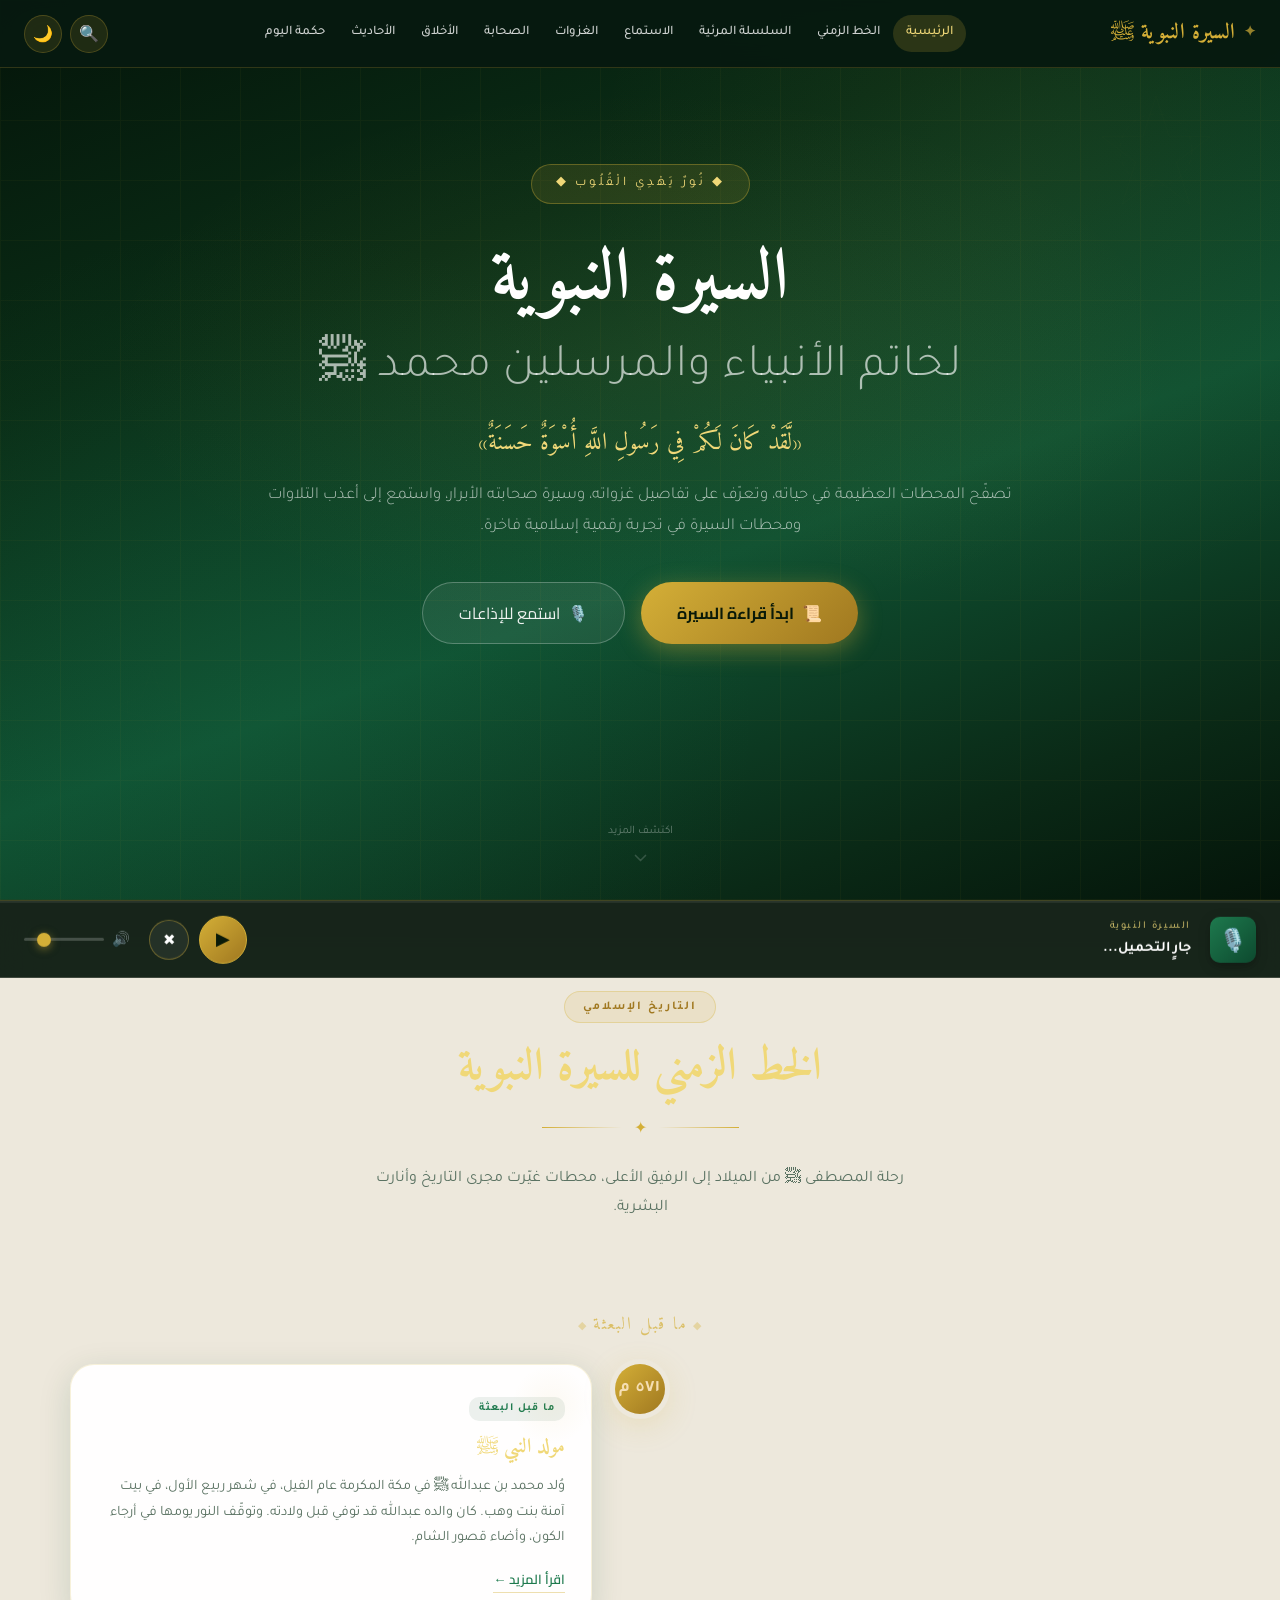
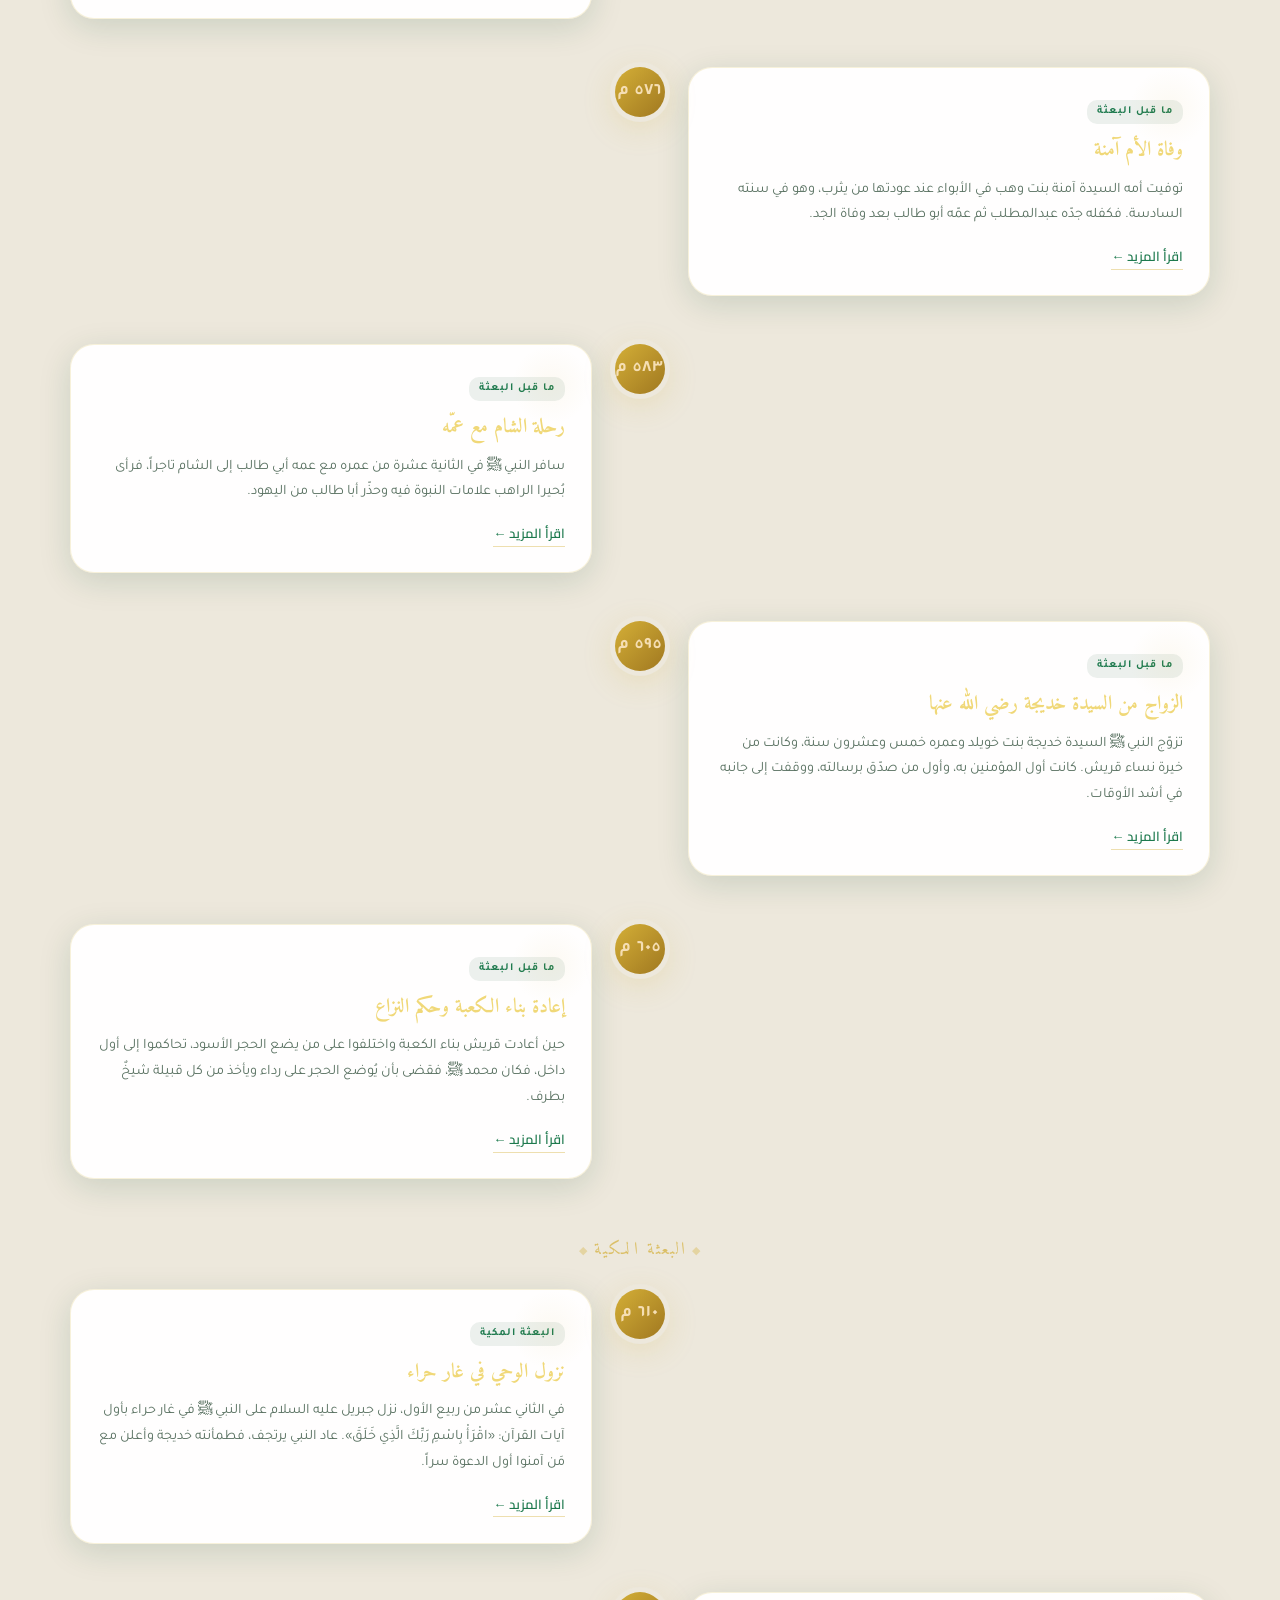
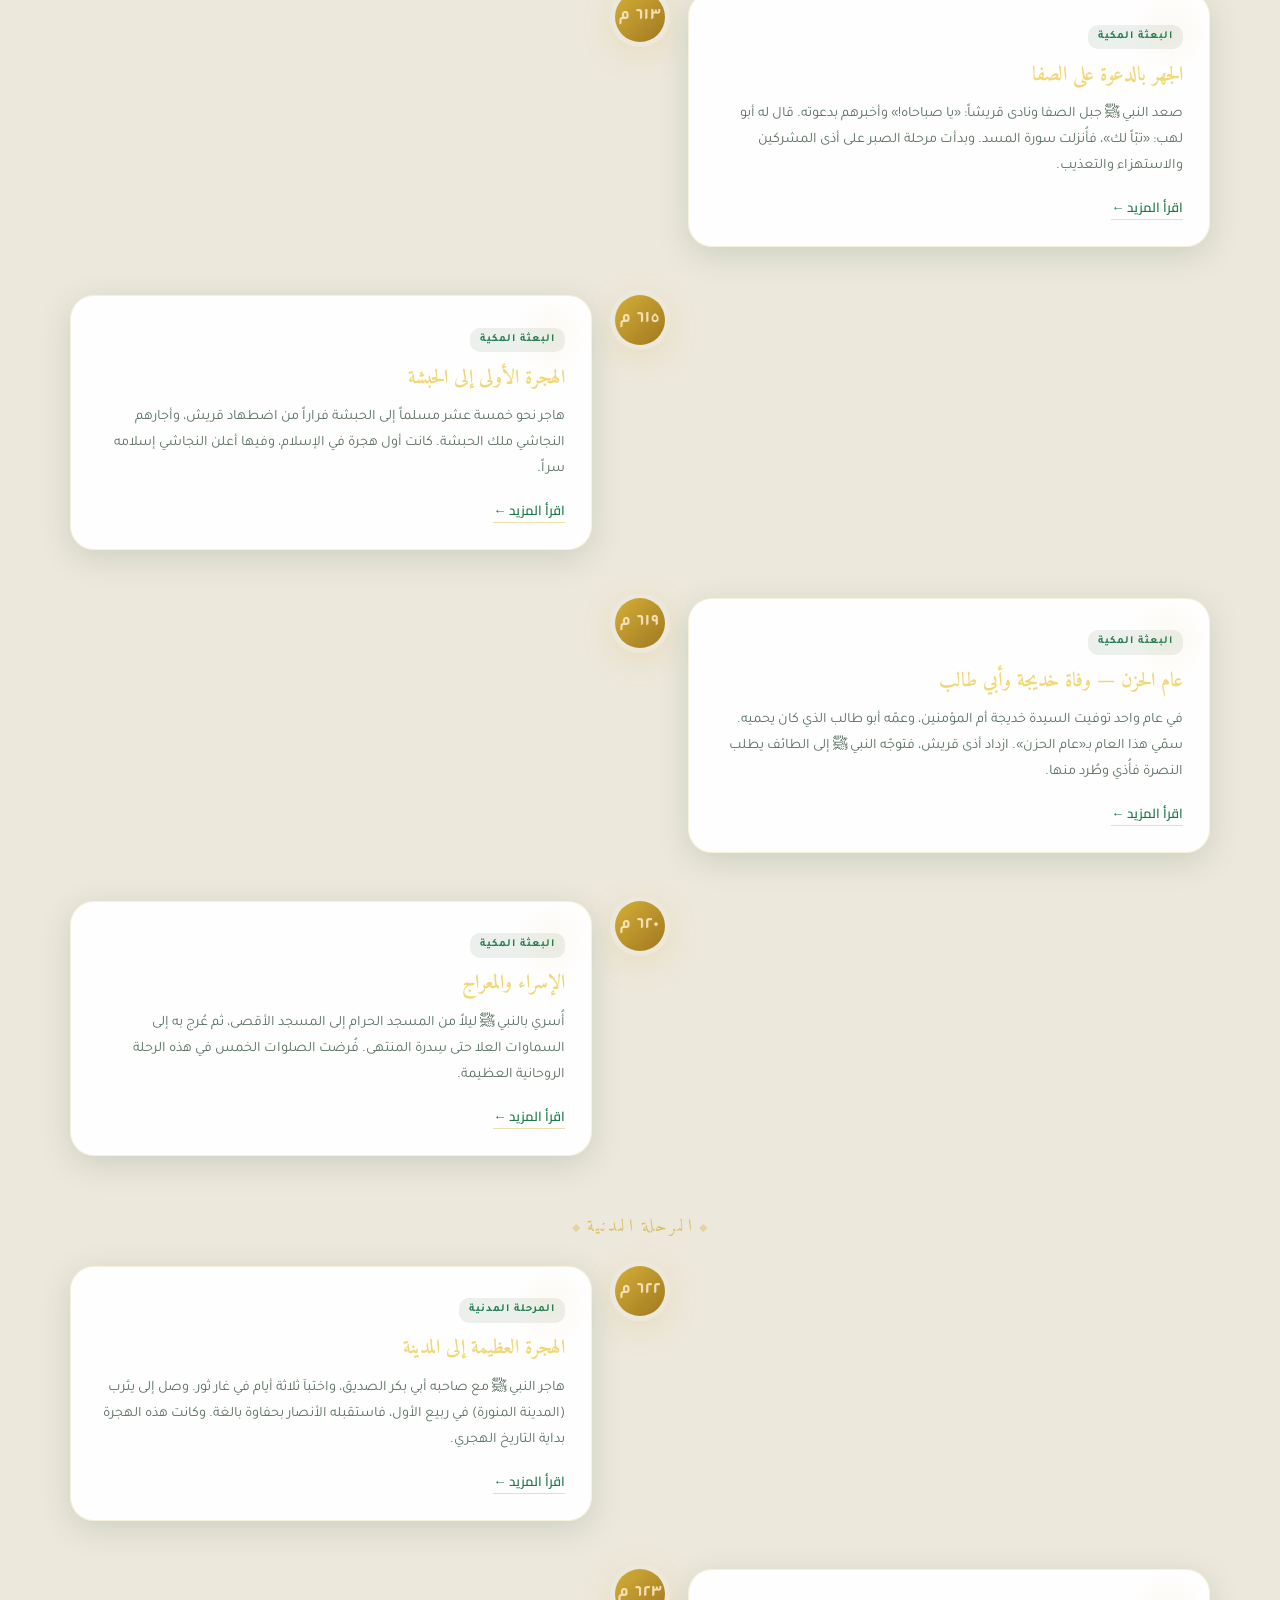
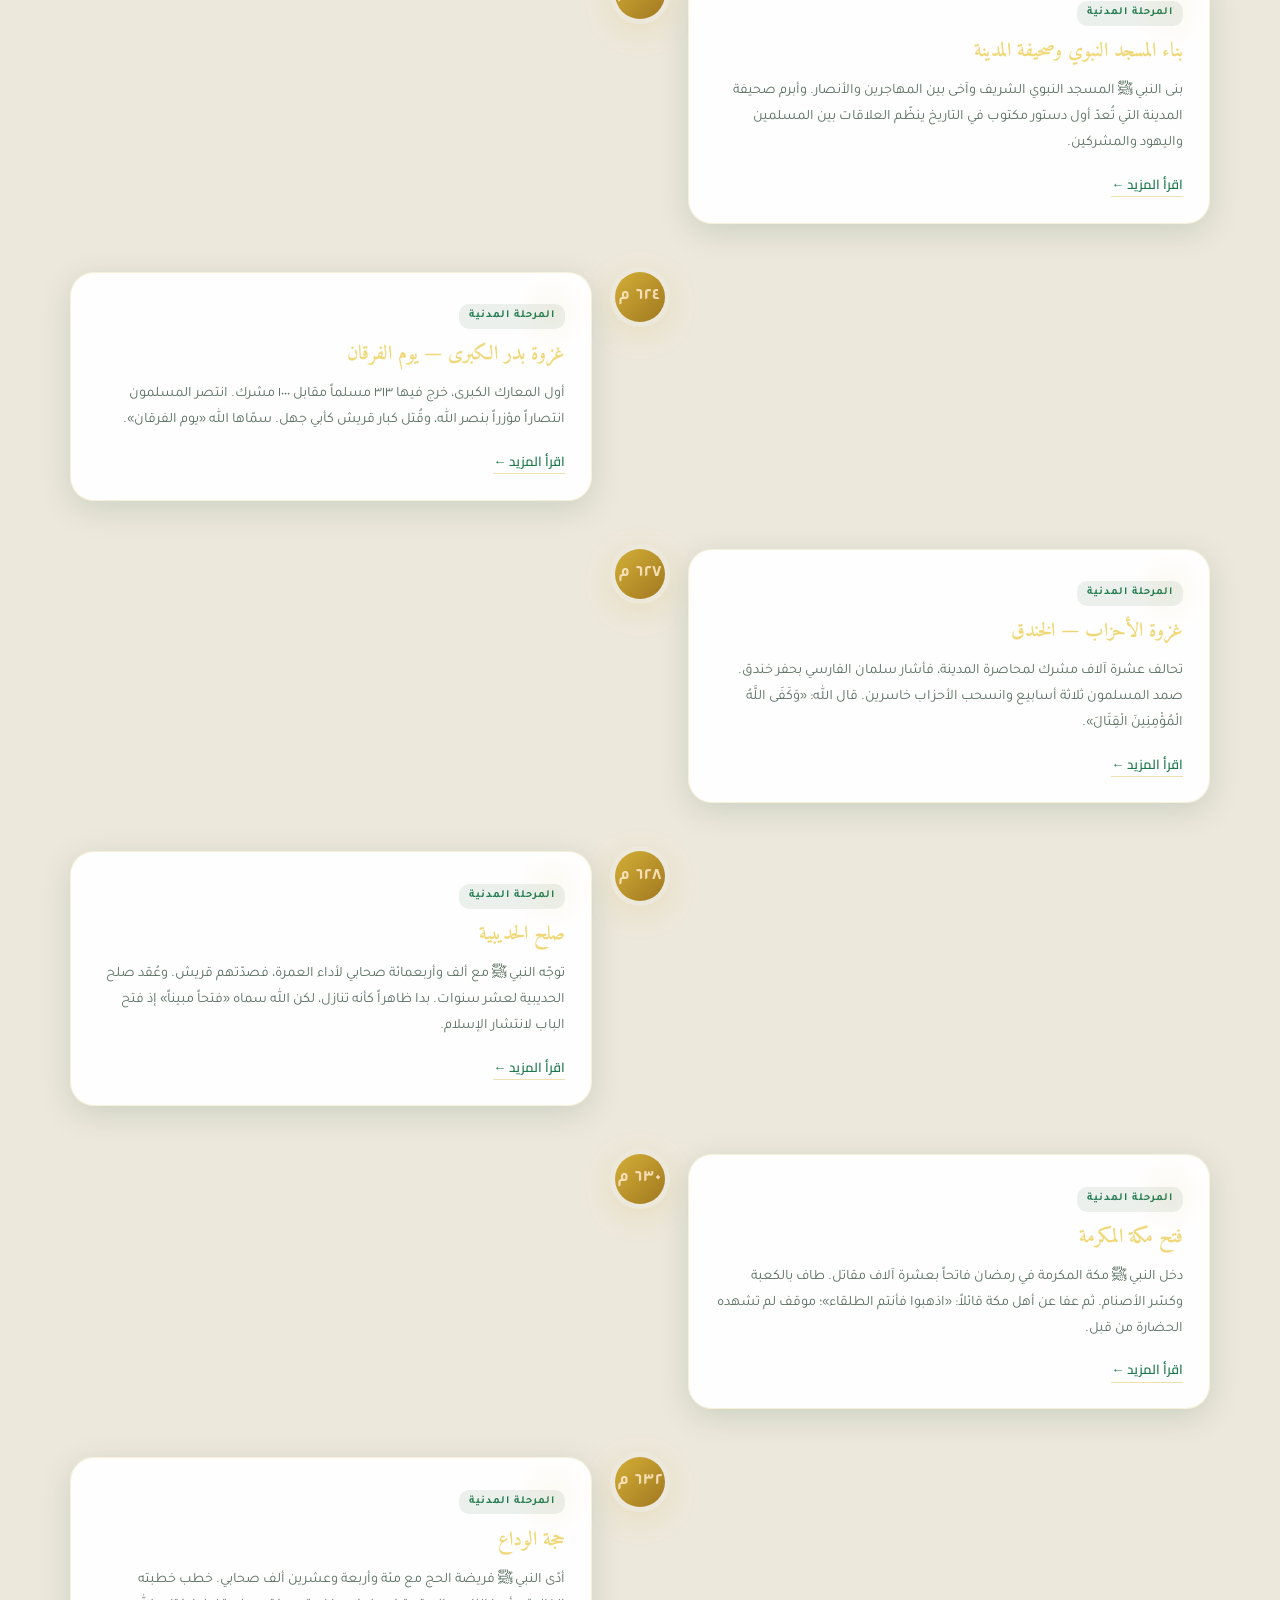
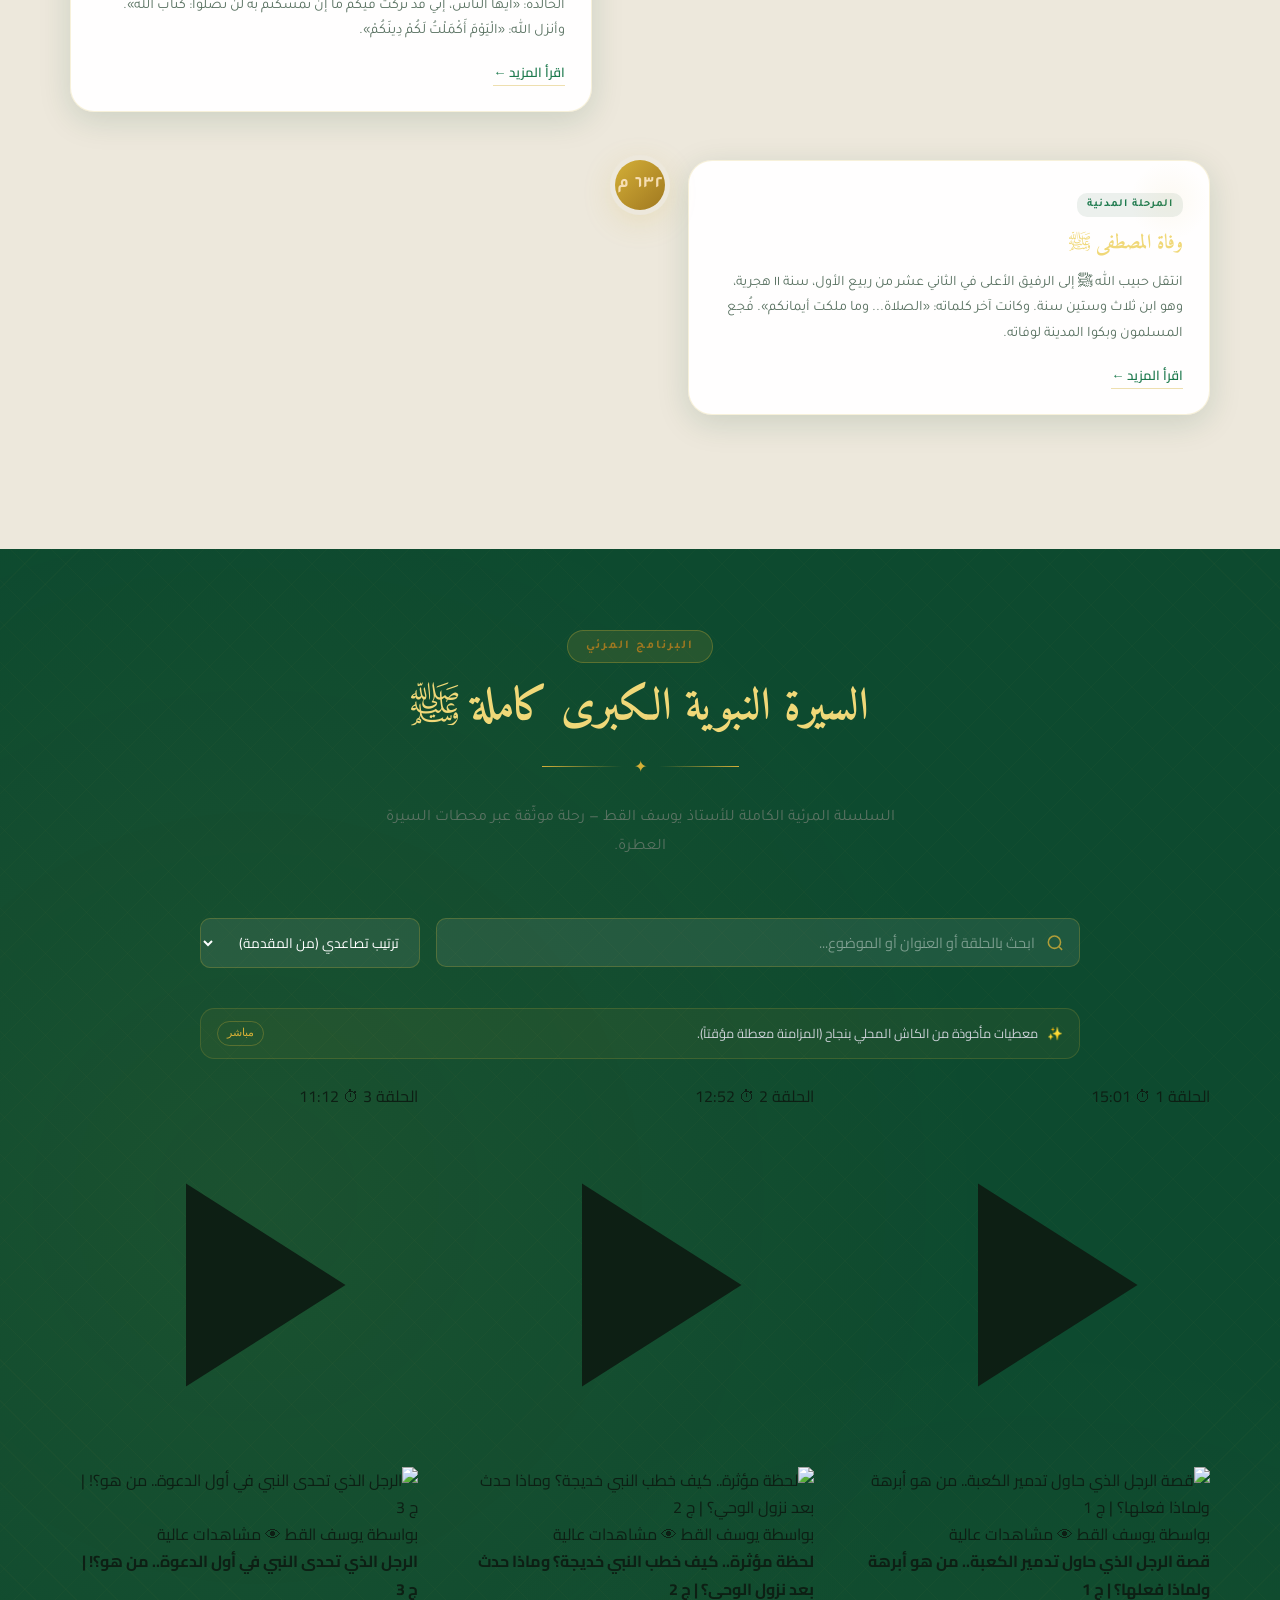
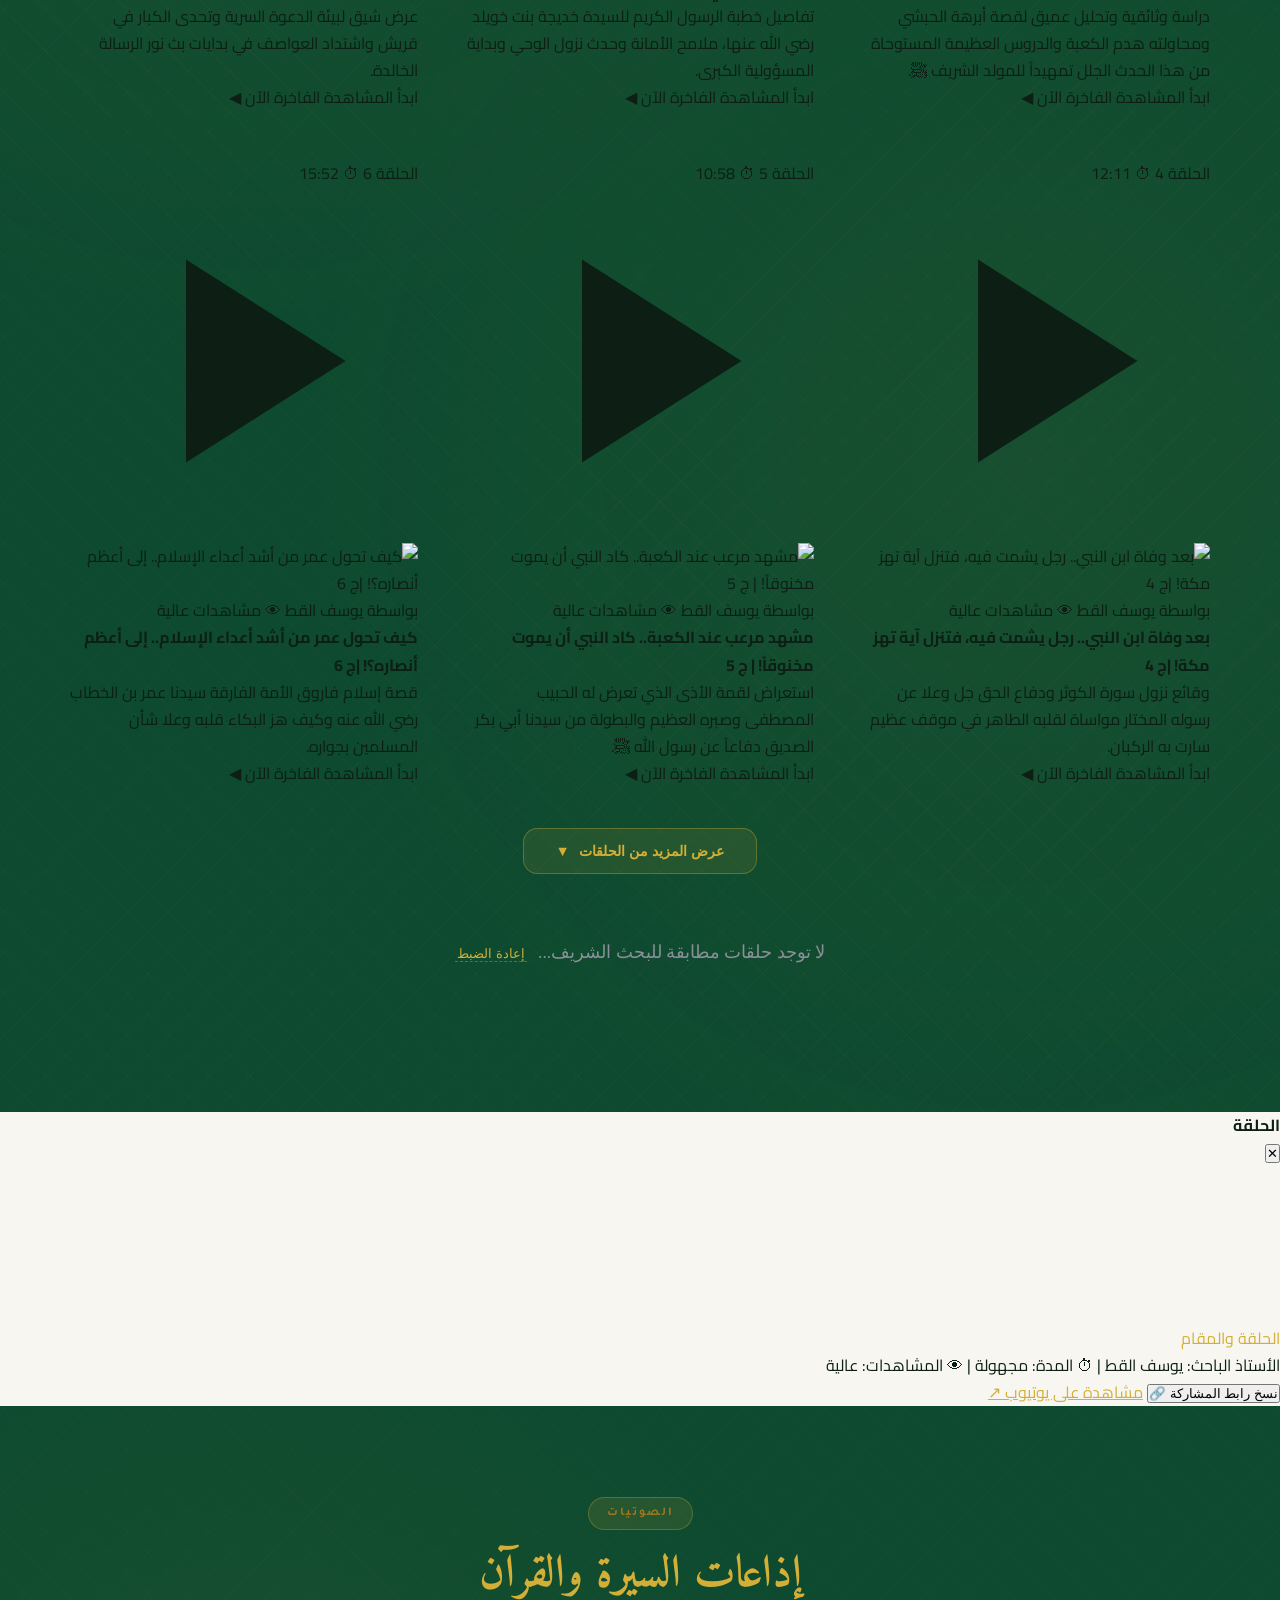
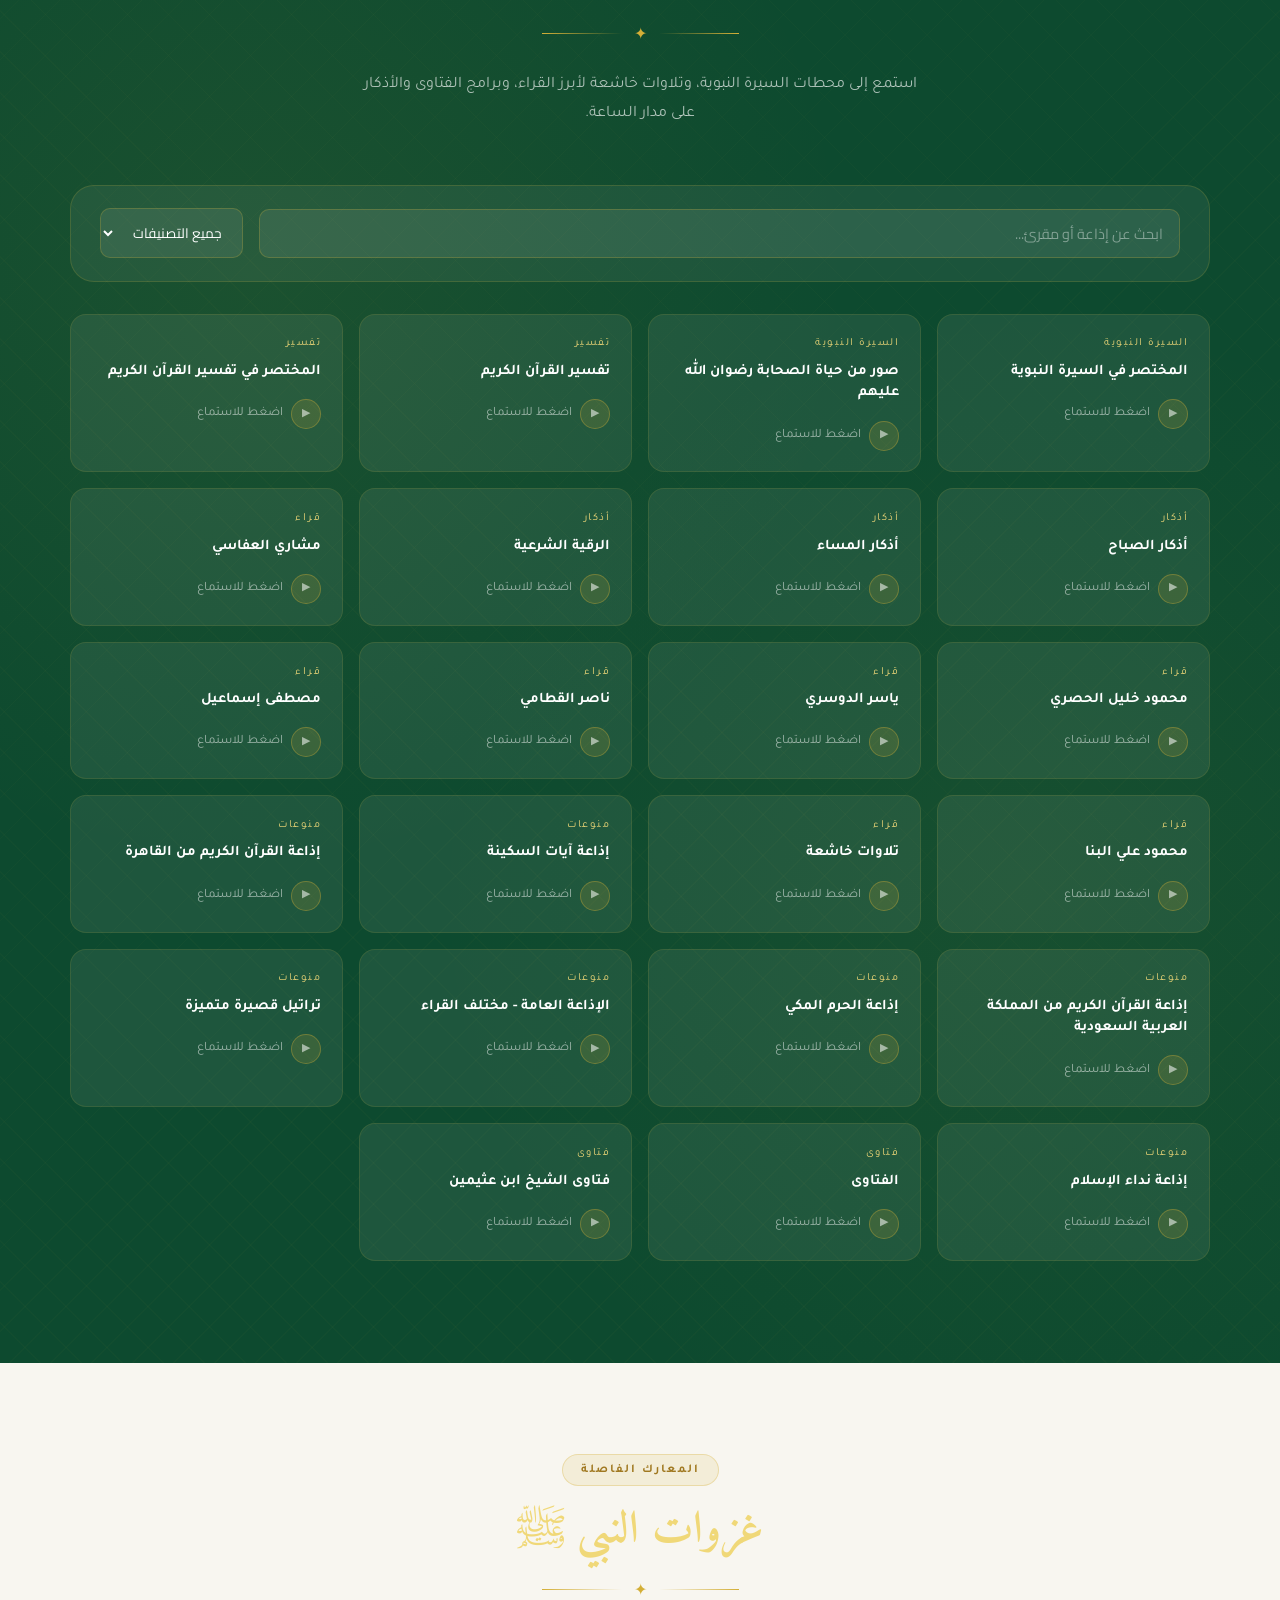
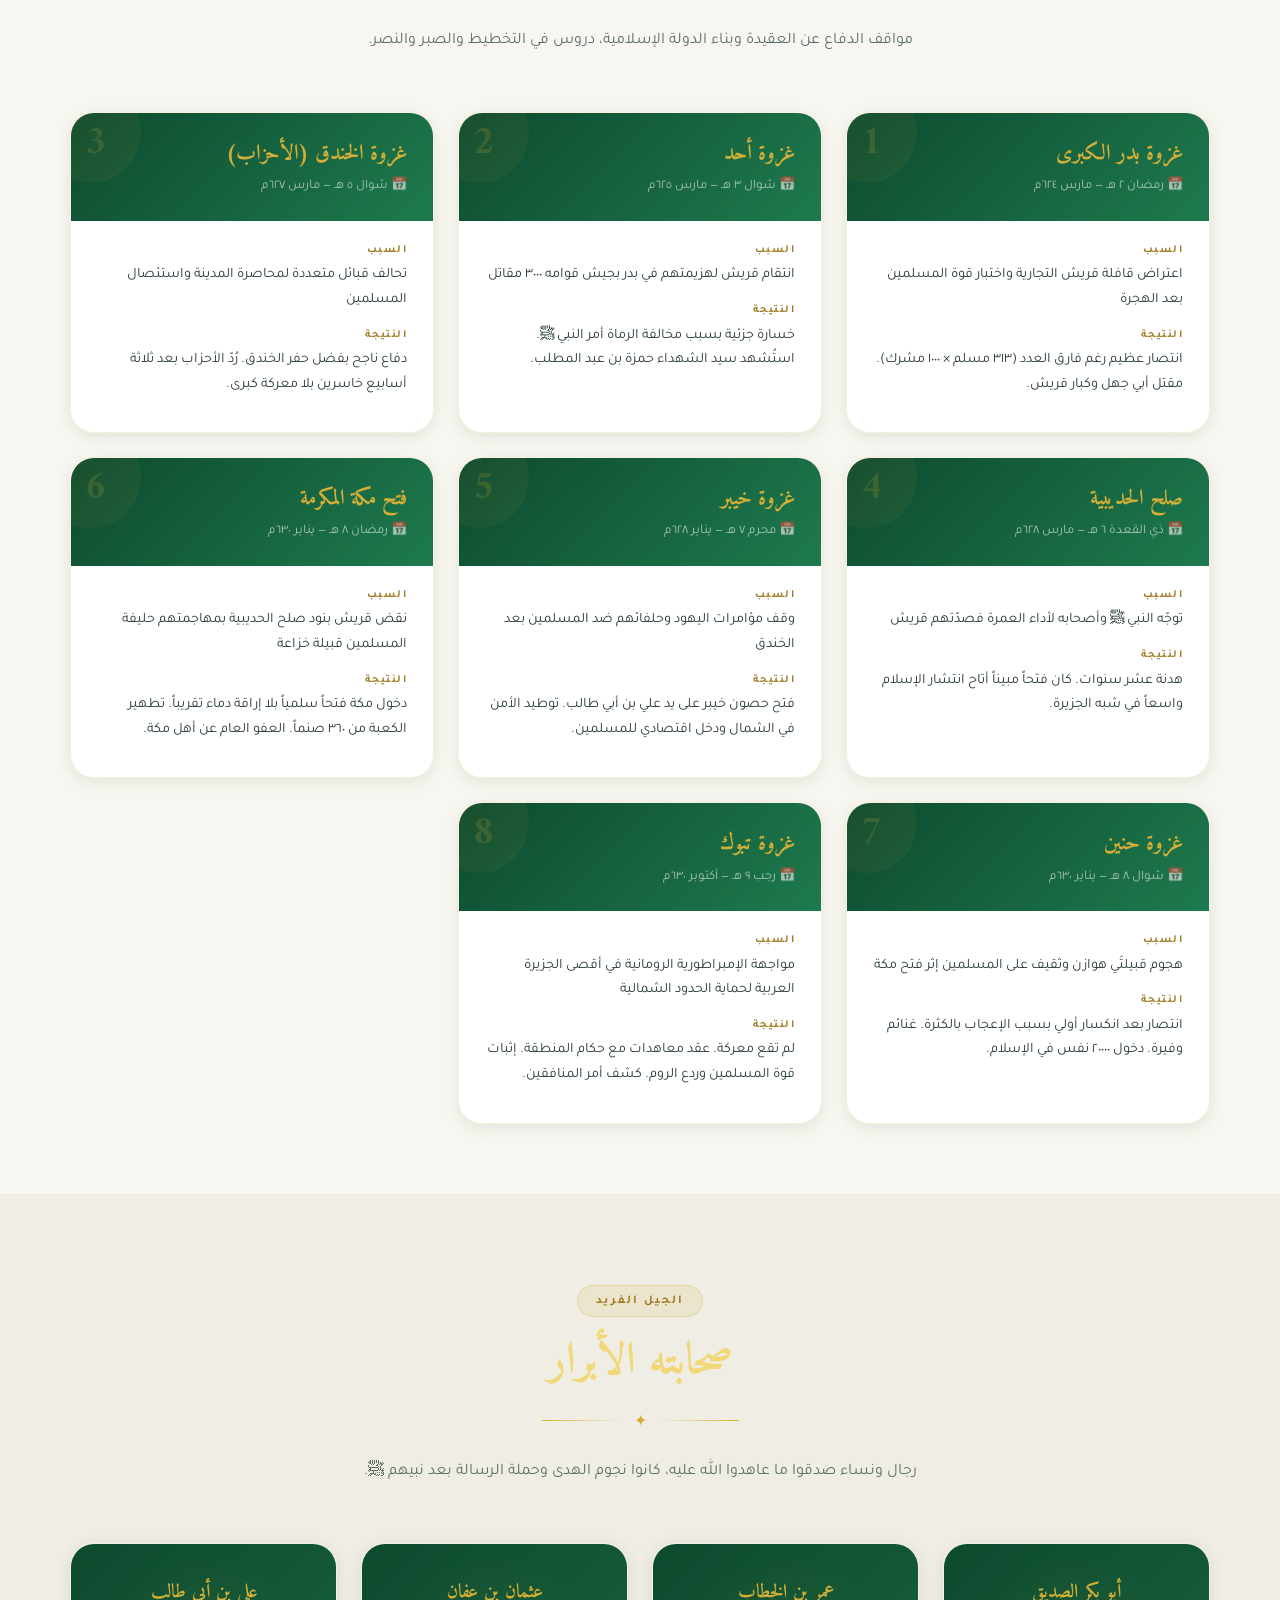
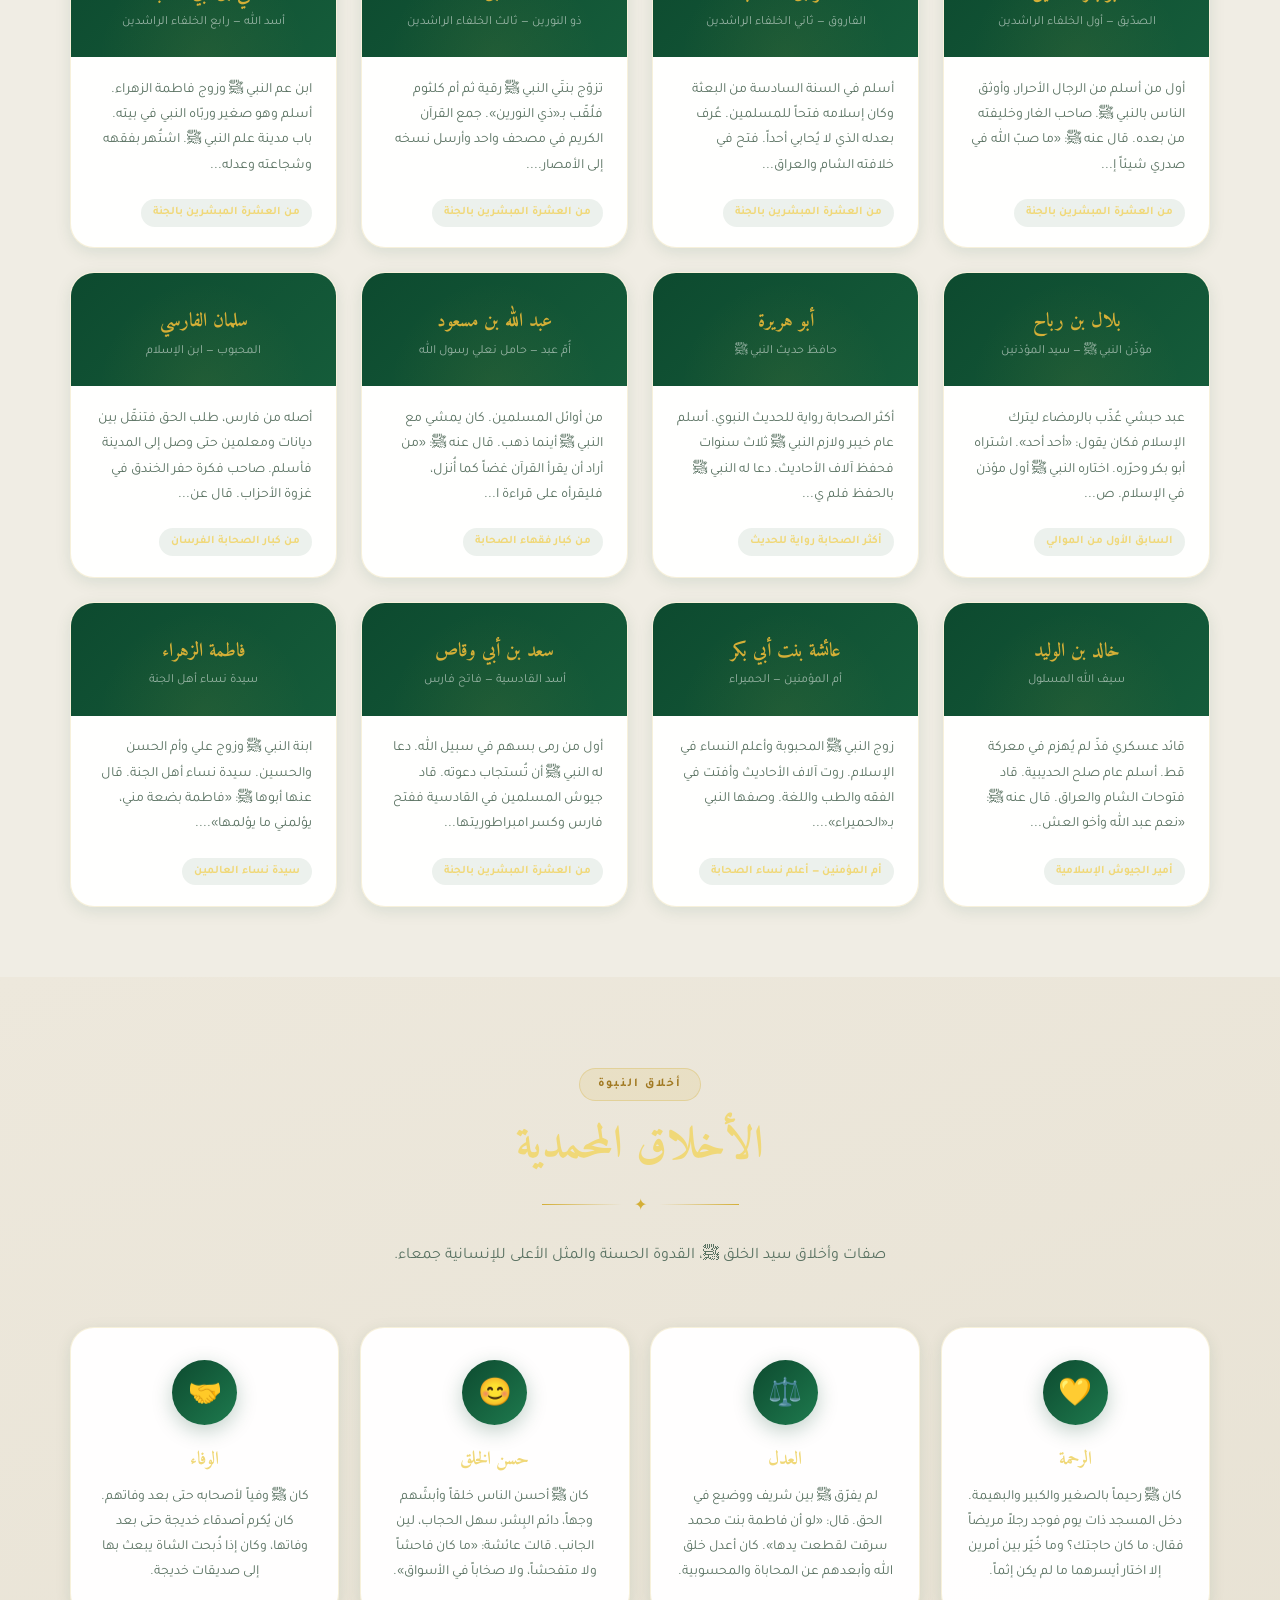
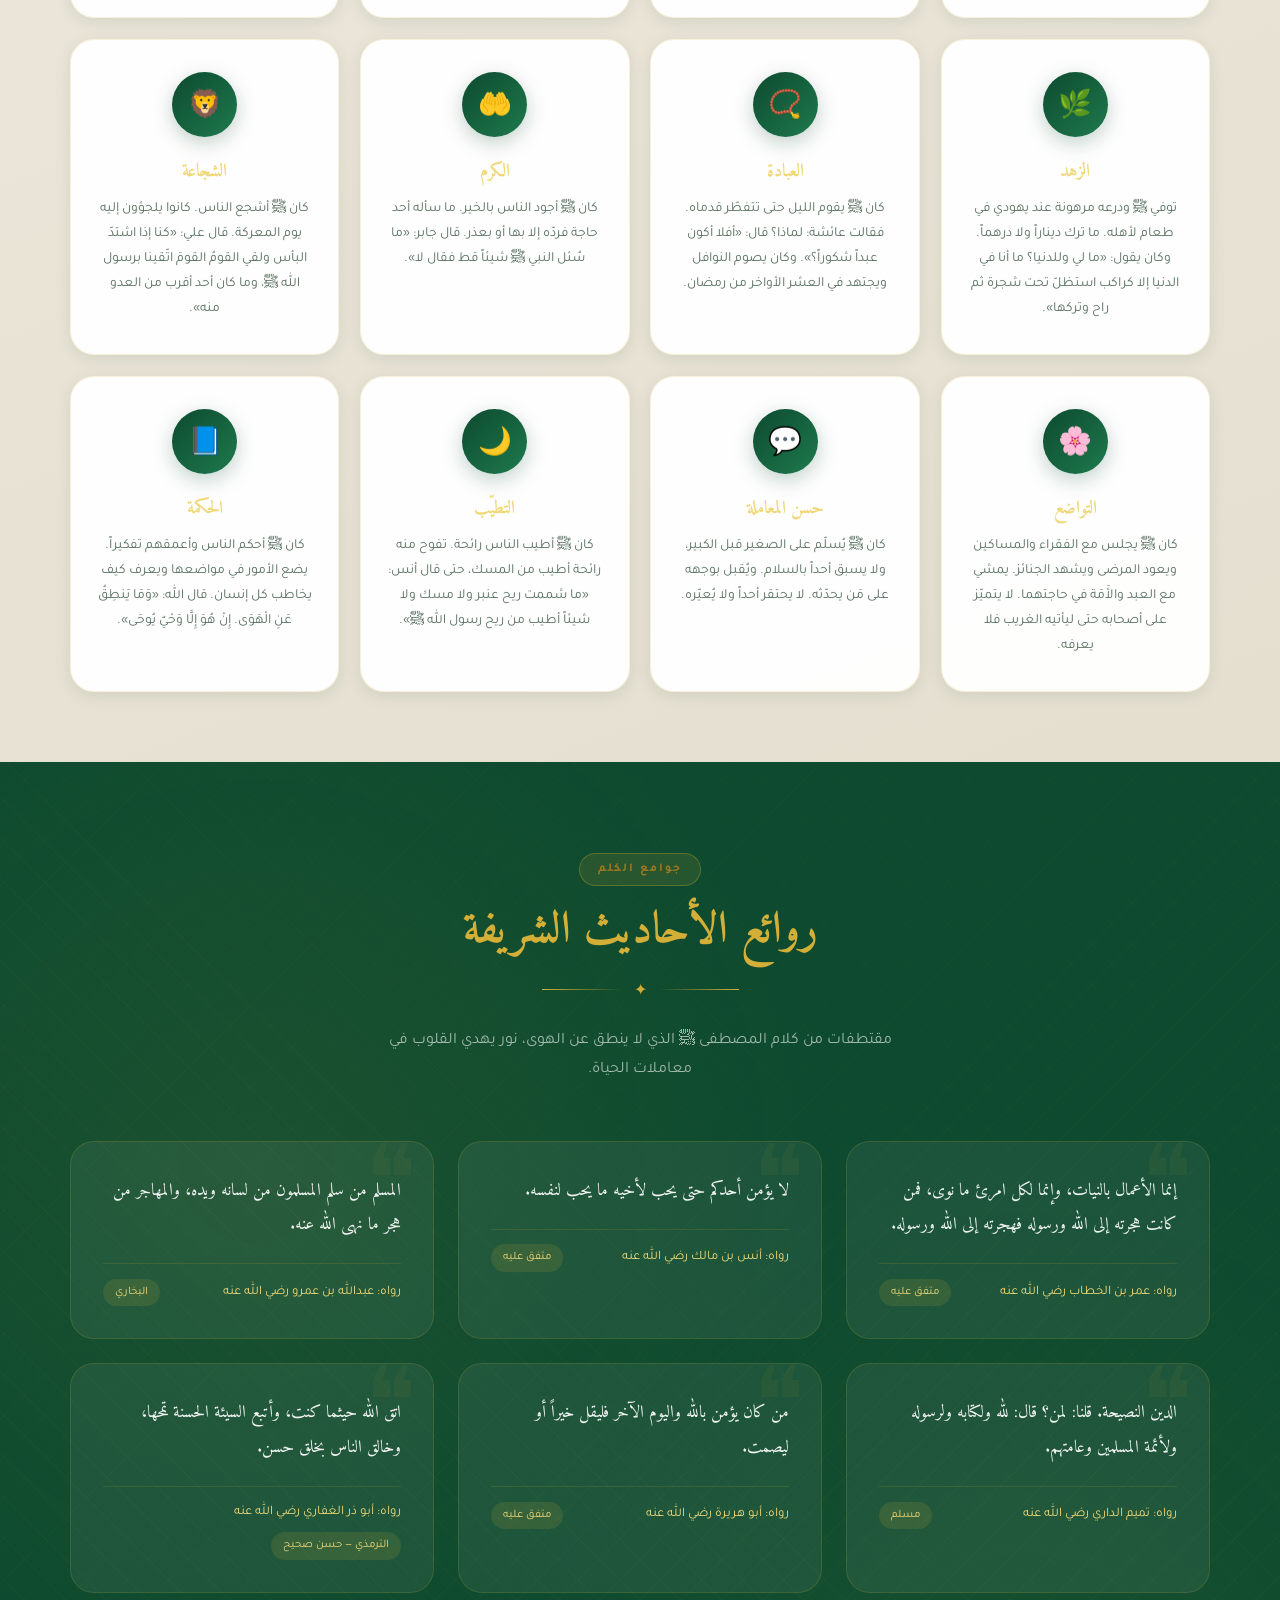
==== commit d1f3d869: "Update index.html" ====
--- a/index.html
+++ b/index.html
@@ -67,14 +67,14 @@
   <div id="reading-progress"></div>
 
   <!-- Welcome Overlay -->
-  <div class="welcome-overlay" id="welcomeOverlay">
+  <!-- <div class="welcome-overlay" id="welcomeOverlay">
     <div class="welcome-particles"></div>
     <div class="welcome-bismillah">بِسْمِ اللَّهِ الرَّحْمَنِ الرَّحِيمِ</div>
     <div class="welcome-ornament">✦ ✦ ✦</div>
     <div class="welcome-text" id="welcomeTyping"></div>
     <div class="welcome-sub">رحلة روحانية وتفاعلية في مسيرة خير الأنام ﷺ</div>
     <button class="welcome-btn" id="welcomeBtn" onclick="closeWelcome()">ابدأ الرحلة ✨</button>
-  </div>
+  </div> -->
 
   <!-- Navigation -->
   <nav>
@@ -121,10 +121,10 @@
     </div>
 
     <div class="hero-content">
+      <br>
       <div class="hero-badge">◆ نُورٌ يَهْدِي الْقُلُوب ◆</div>
       <h1 class="hero-title">
         السيرة النبوية<br>
-        <span class="gold">المسيرة العطرة</span>
         <span class="line2">لخاتم الأنبياء والمرسلين محمد ﷺ</span>
       </h1>
       <div class="hero-verse">«لَّقَدْ كَانَ لَكُمْ فِي رَسُولِ اللَّهِ أُسْوَةٌ حَسَنَةٌ»</div>
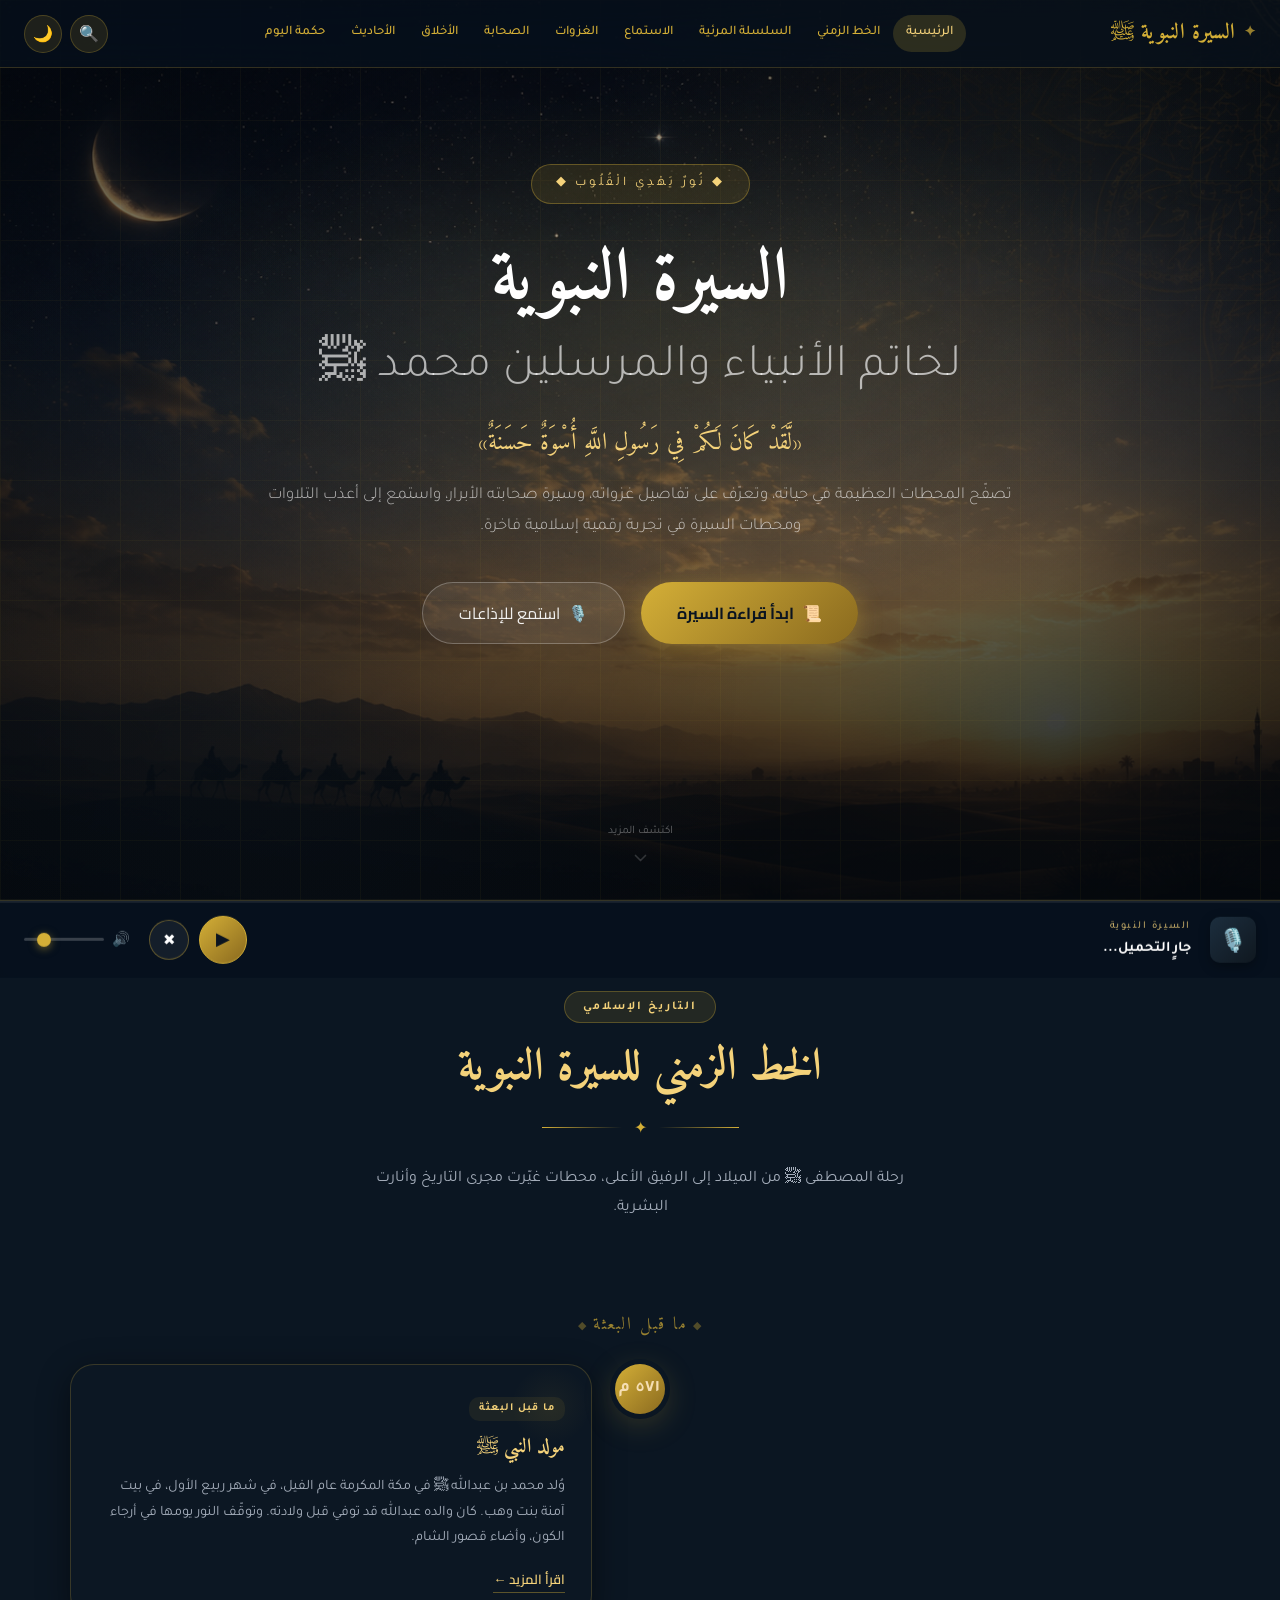
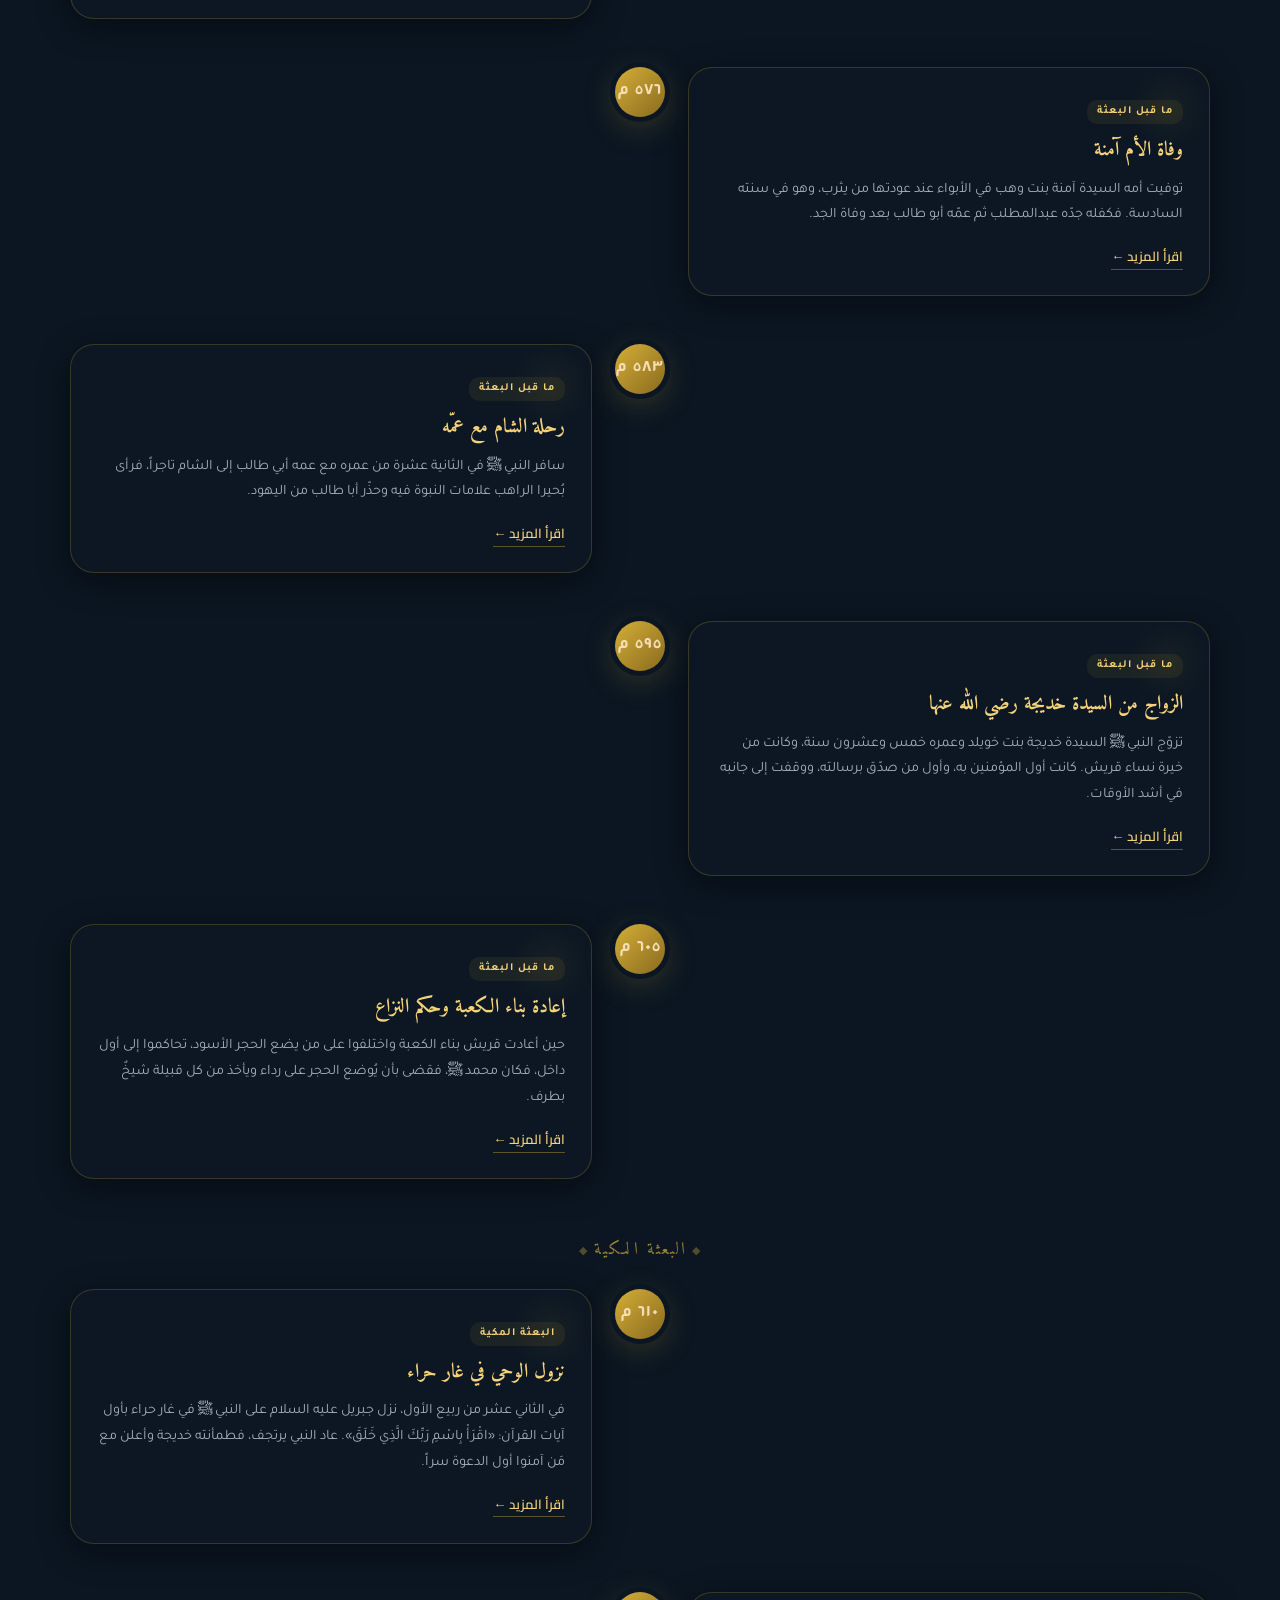
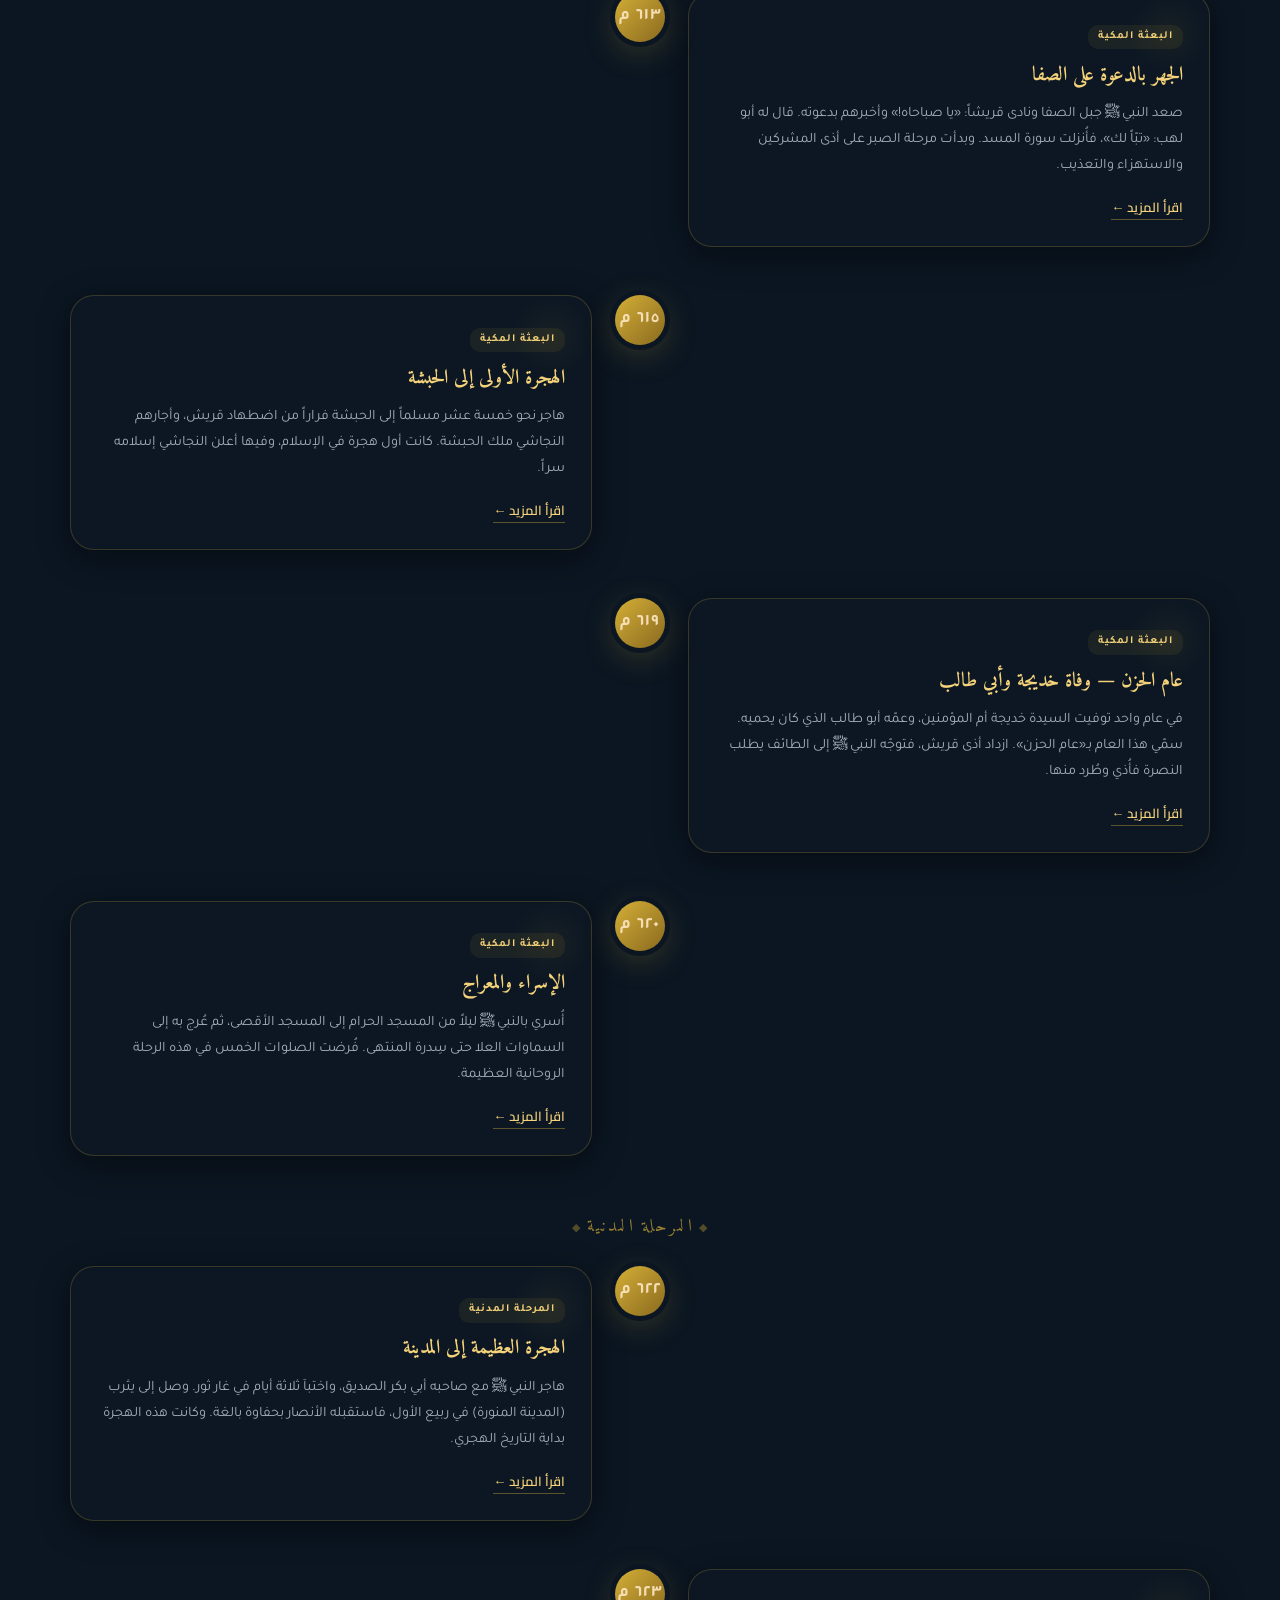
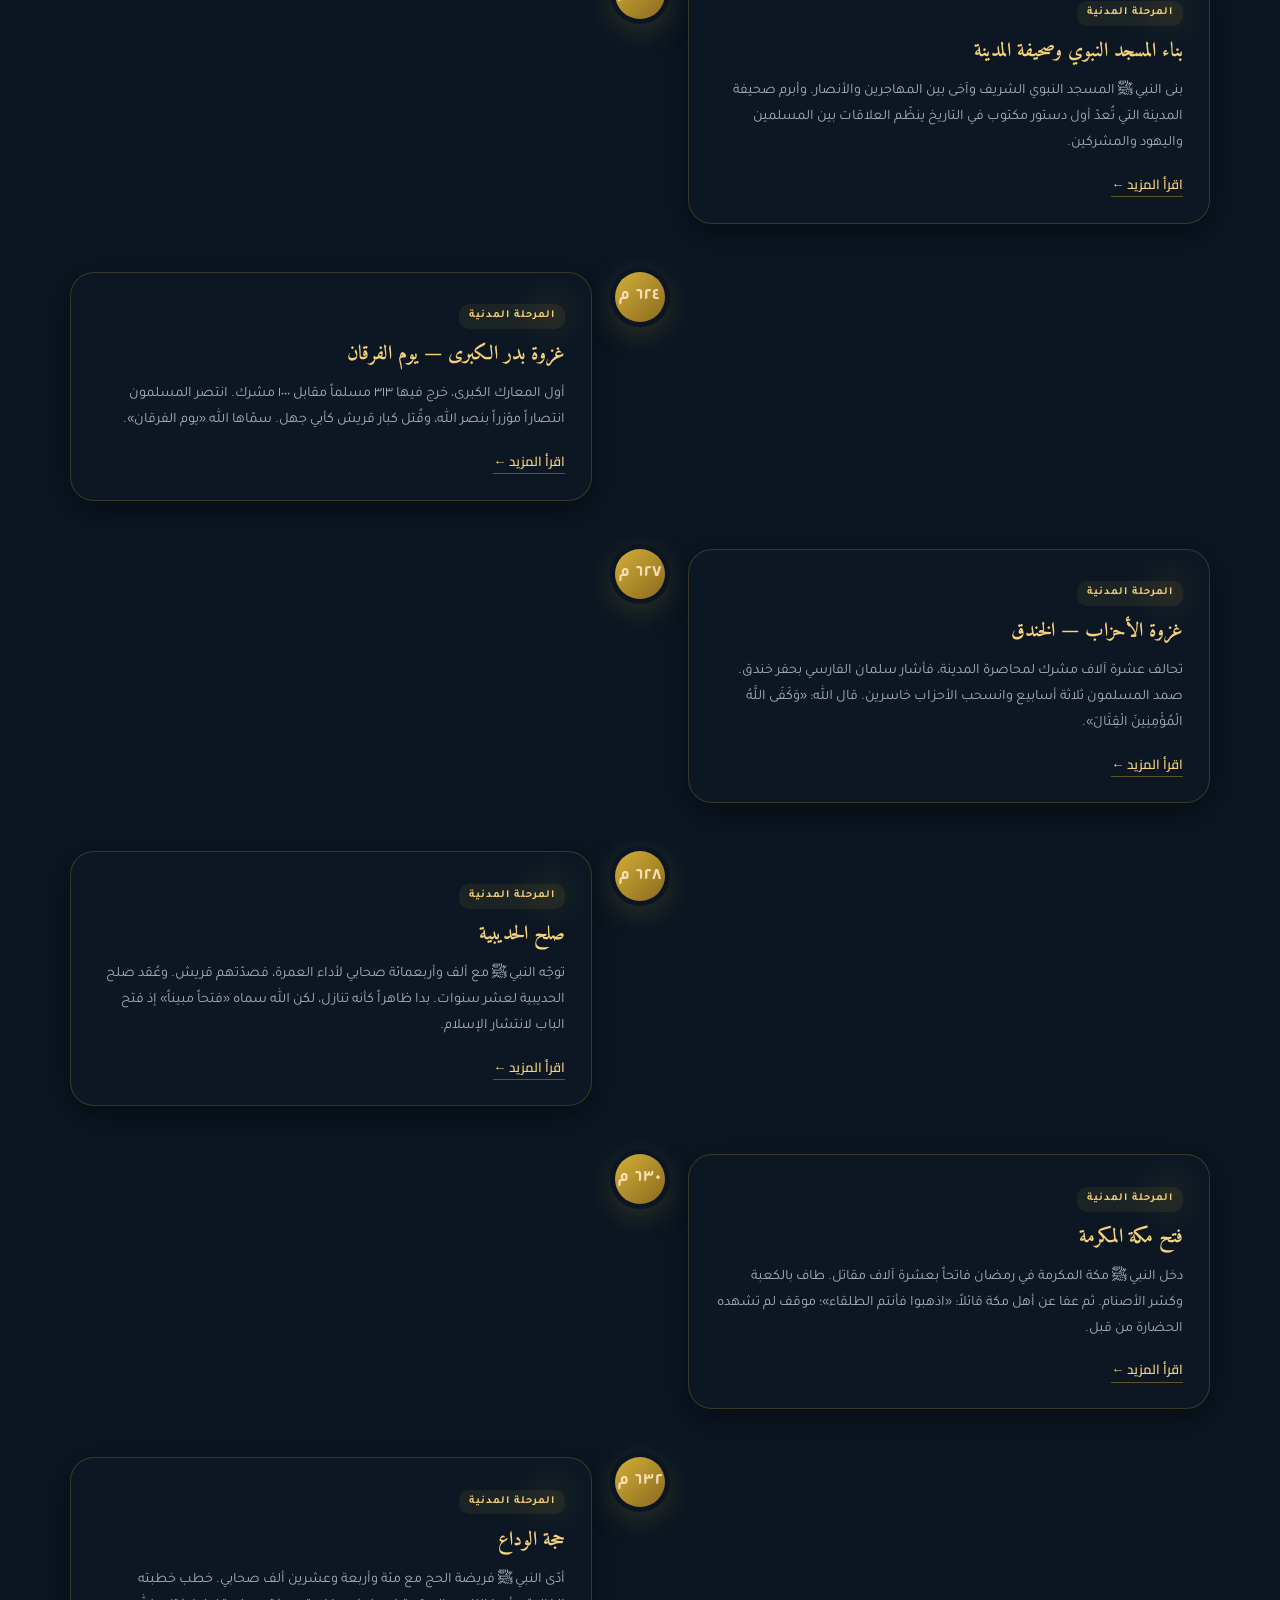
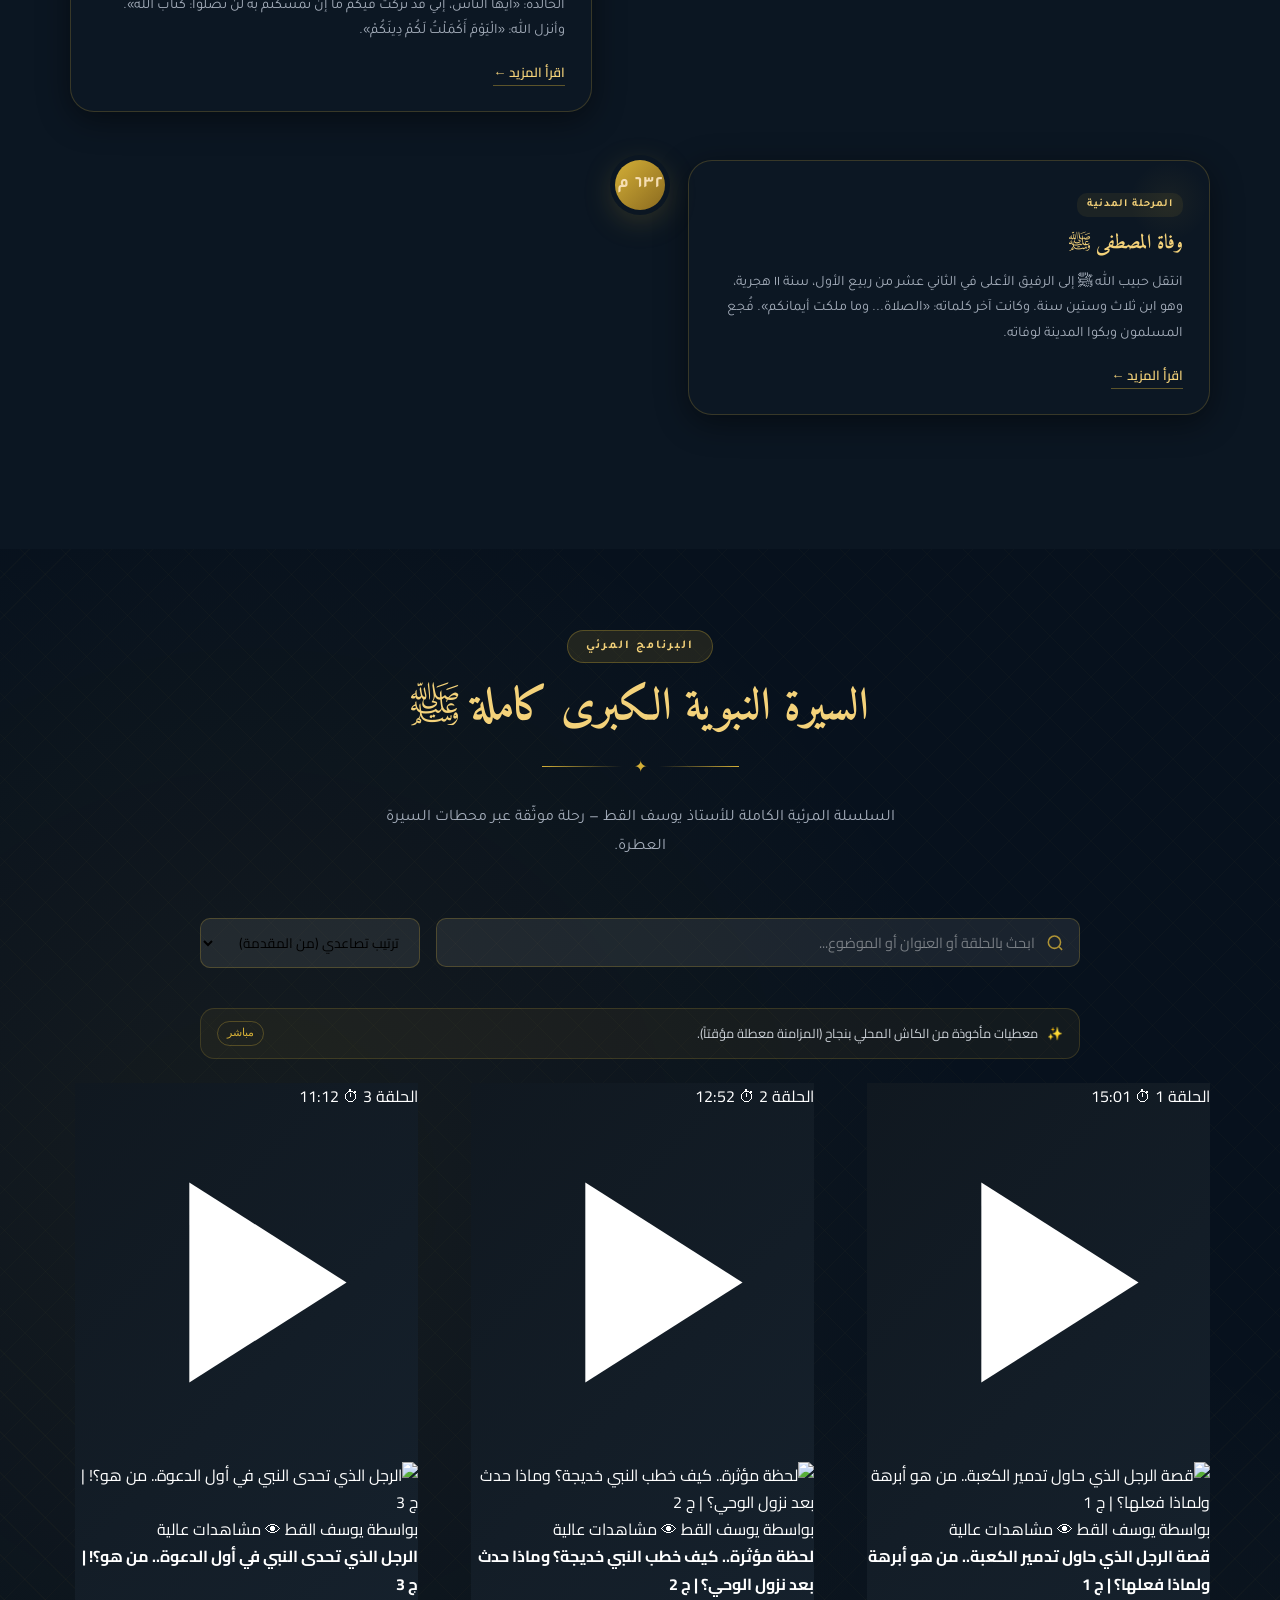
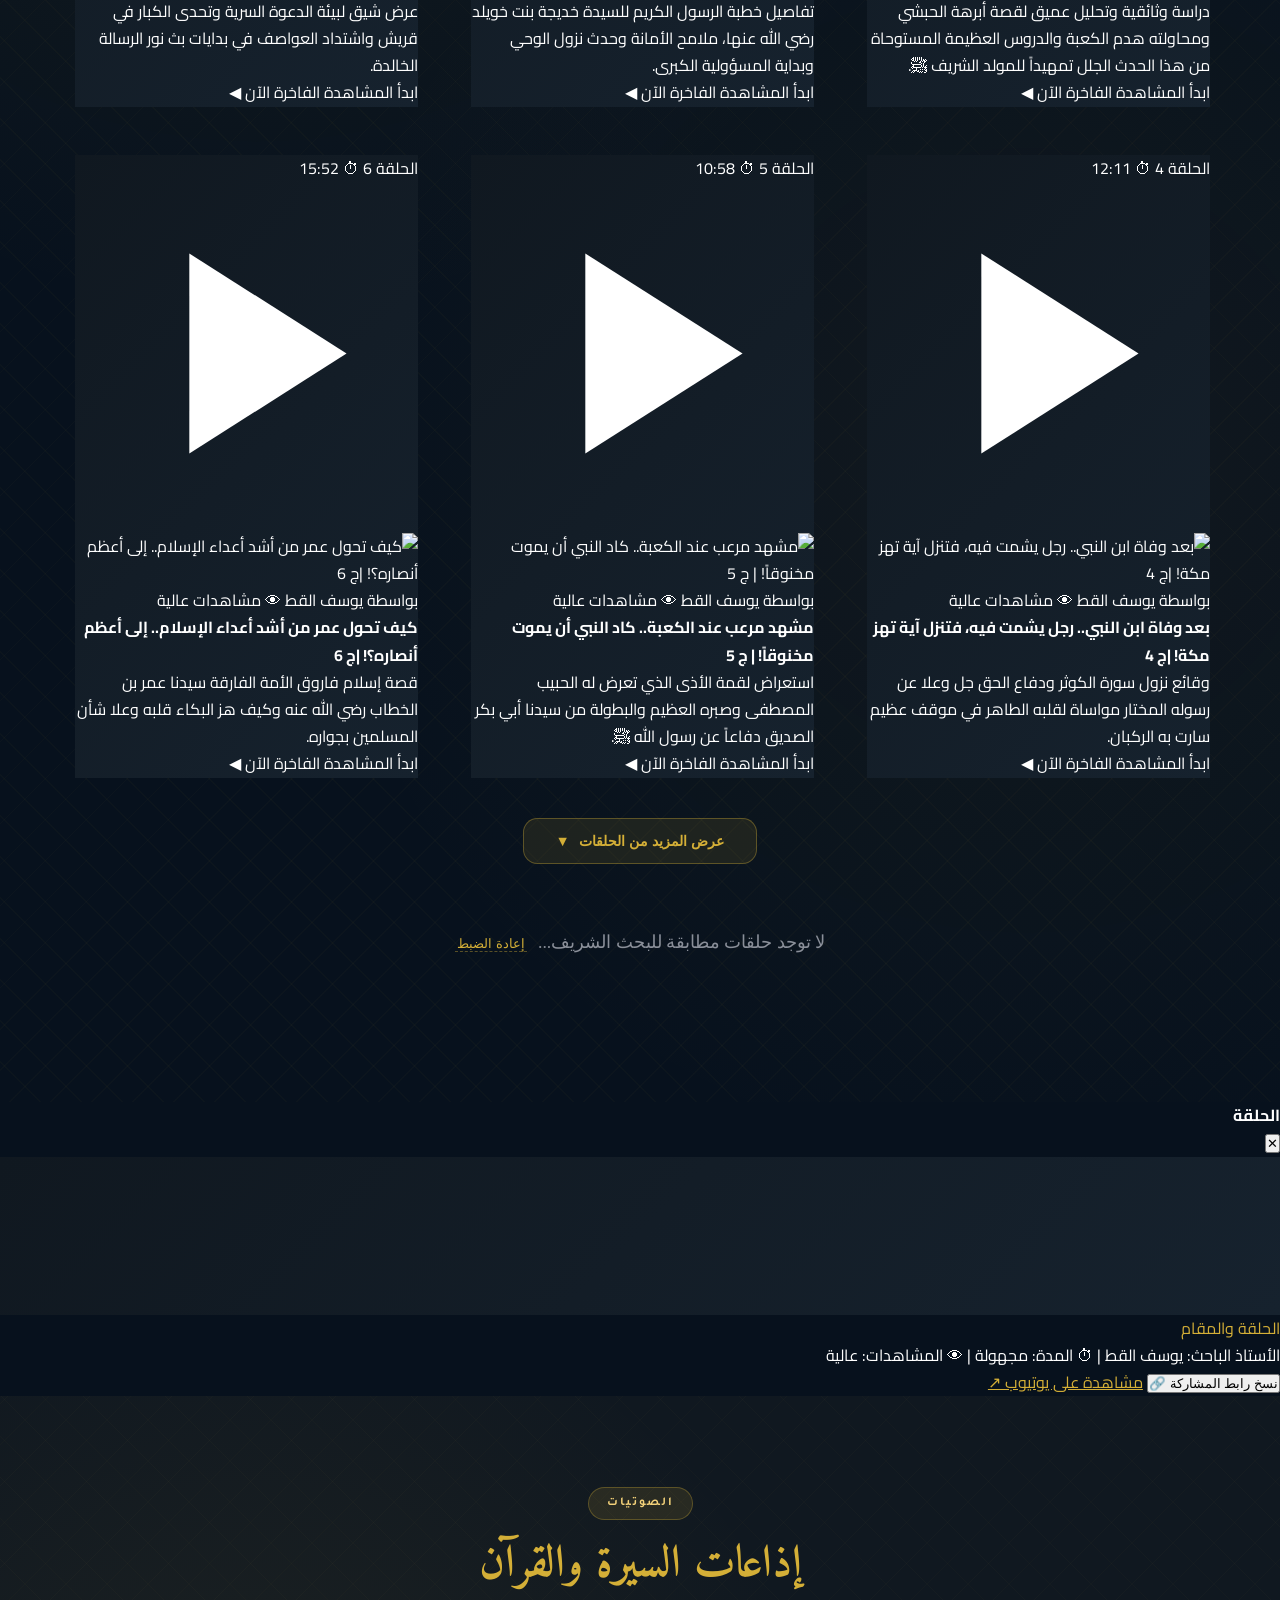
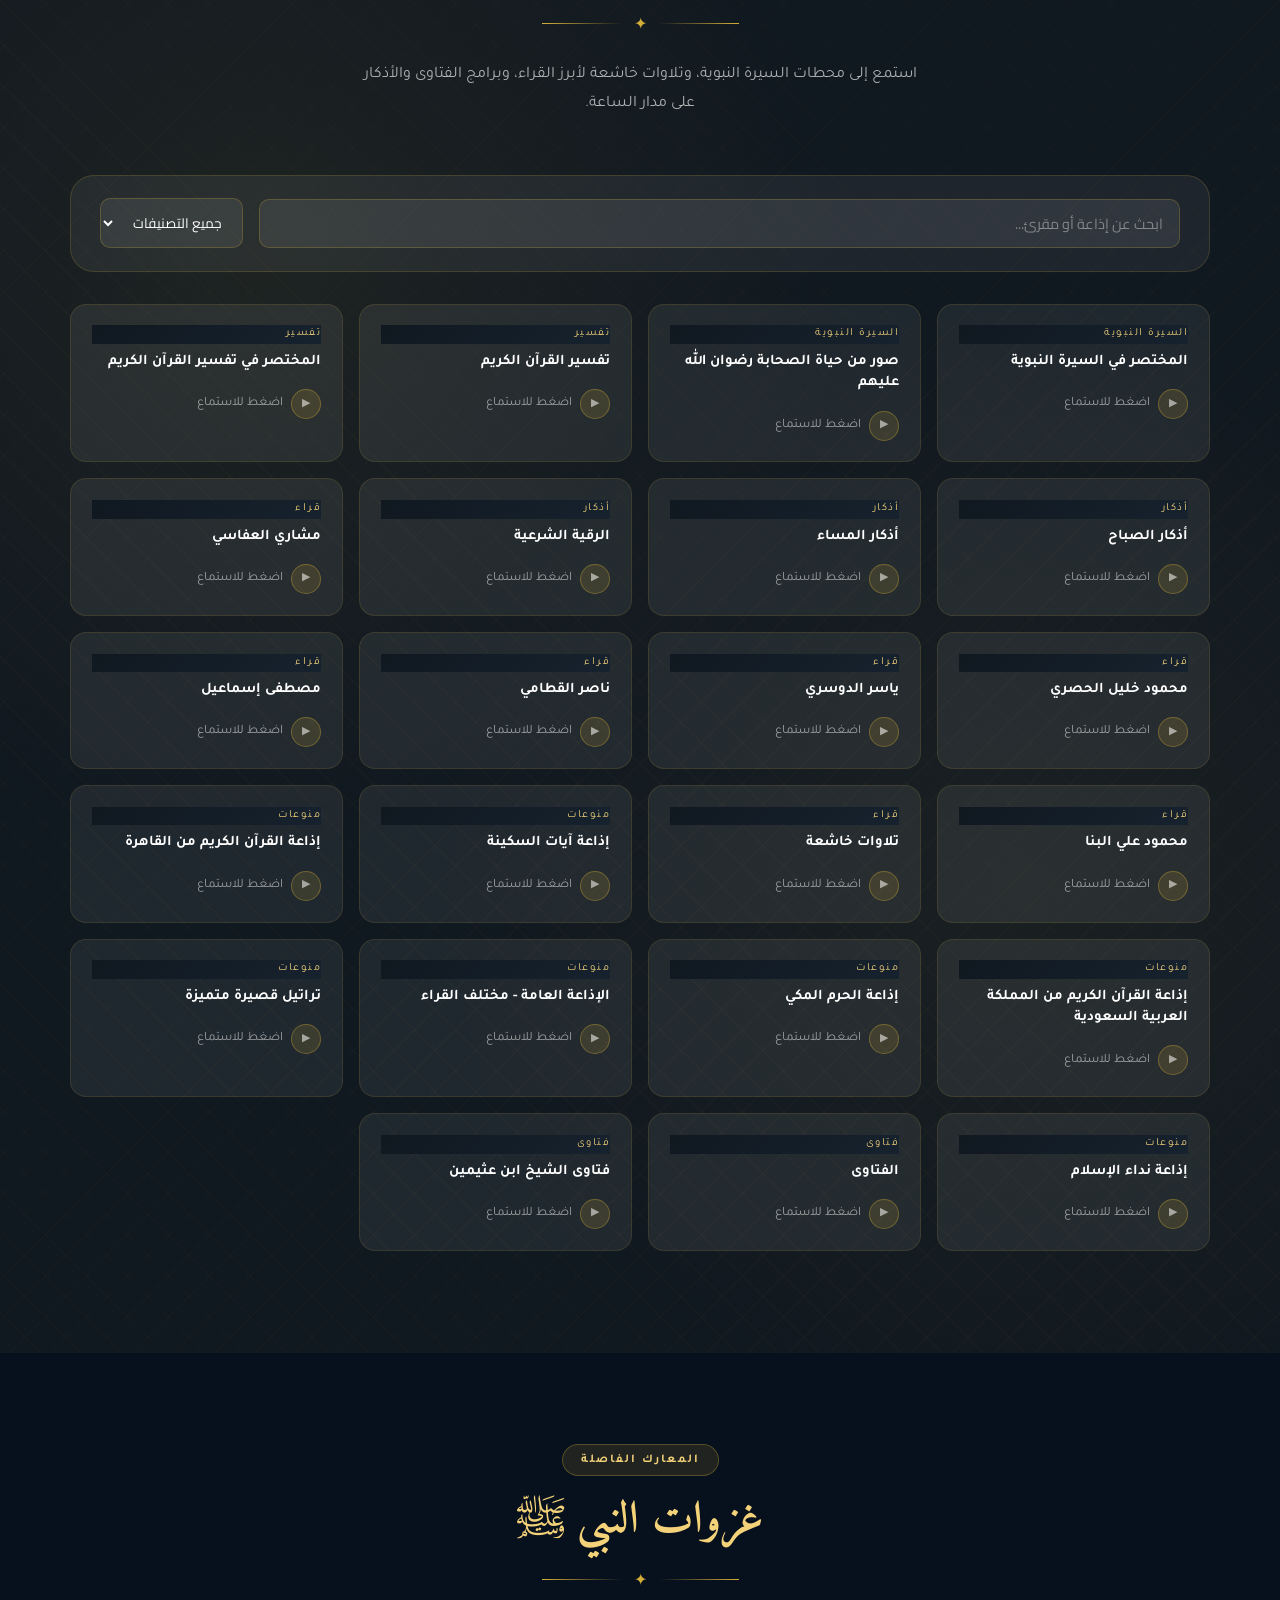
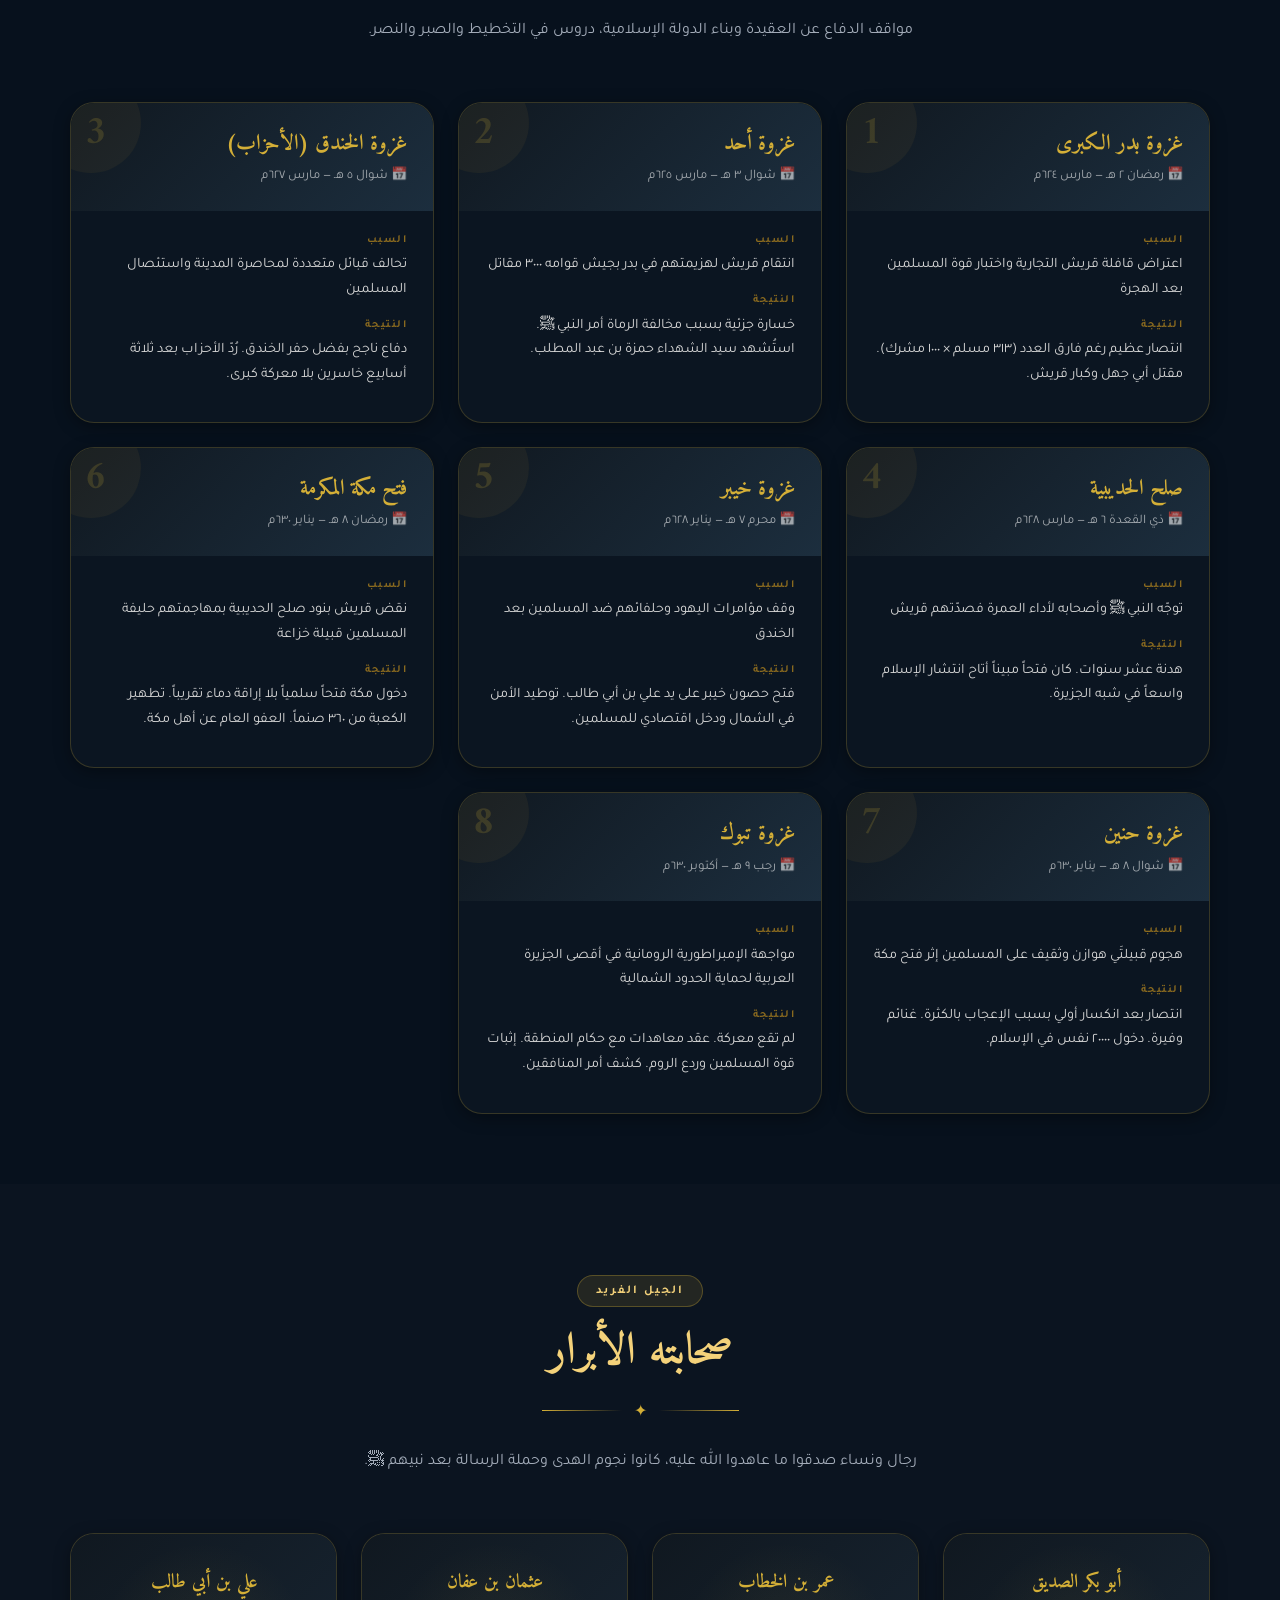
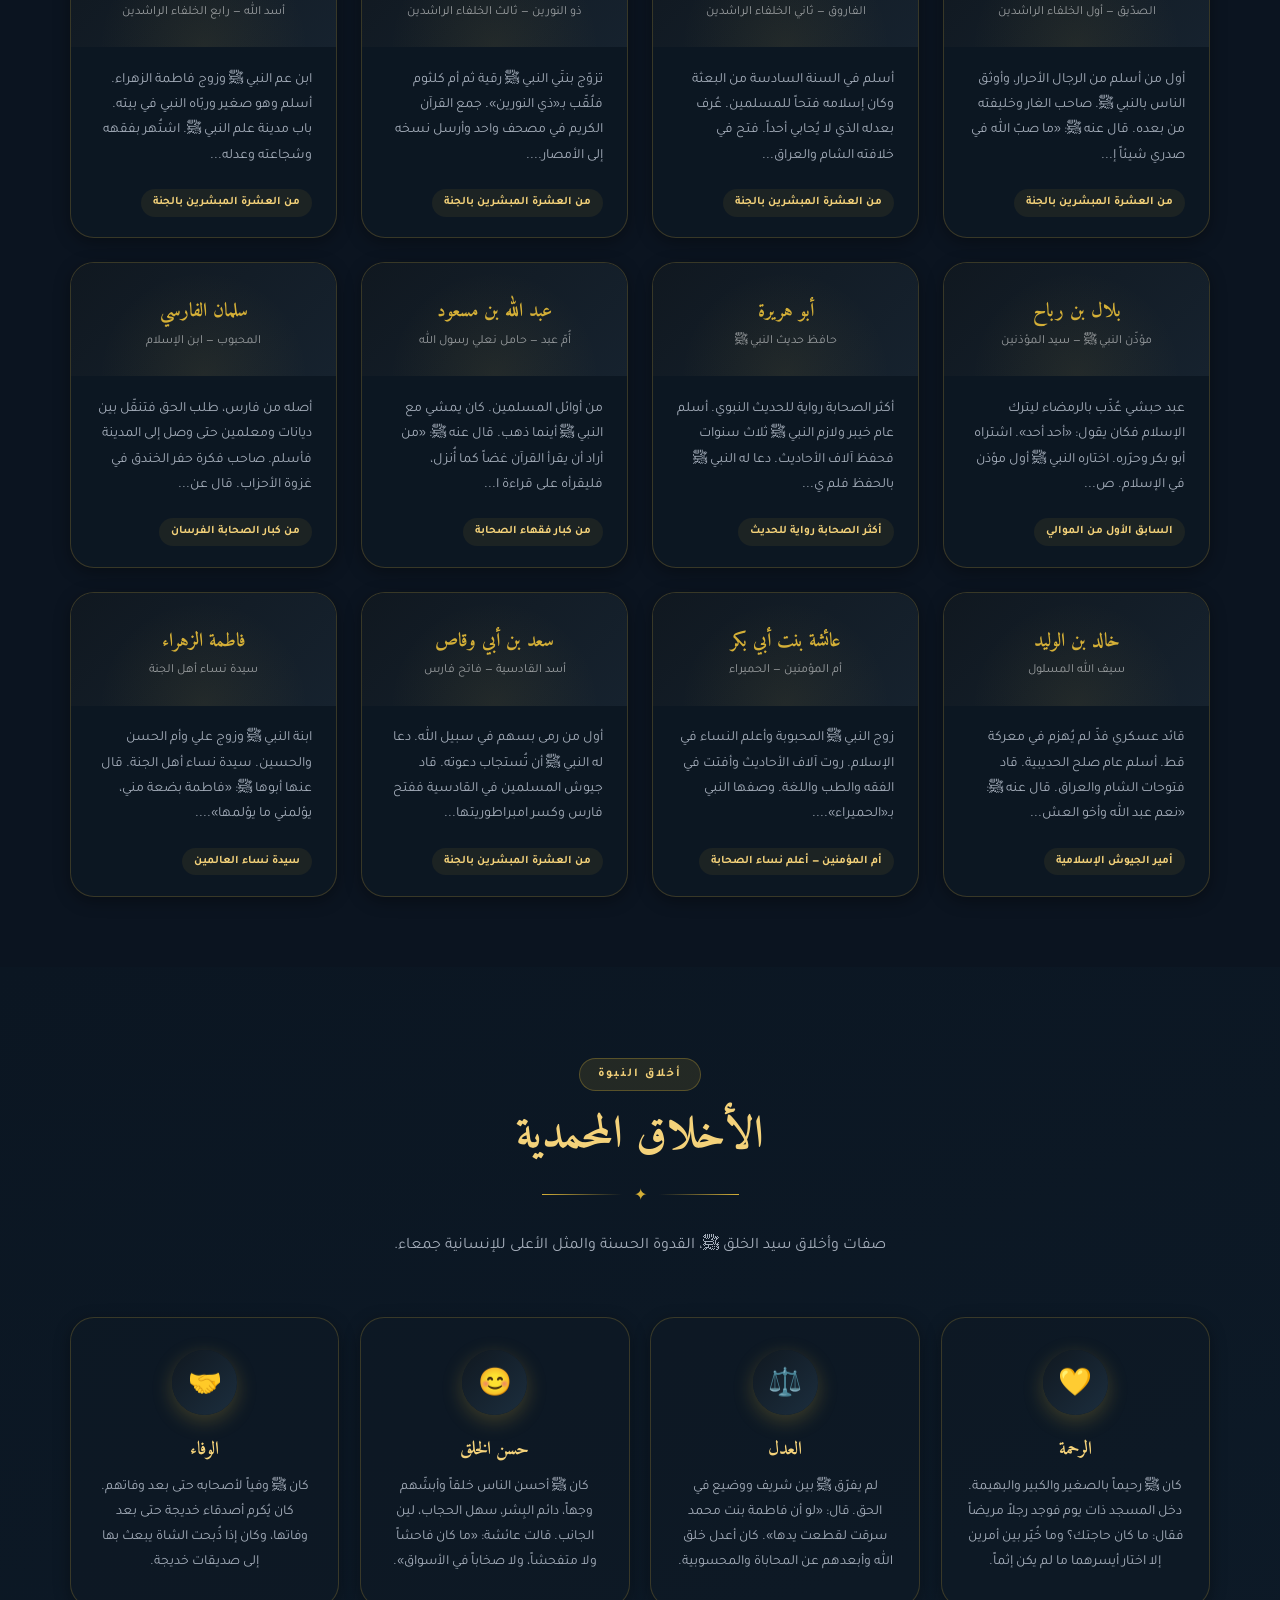
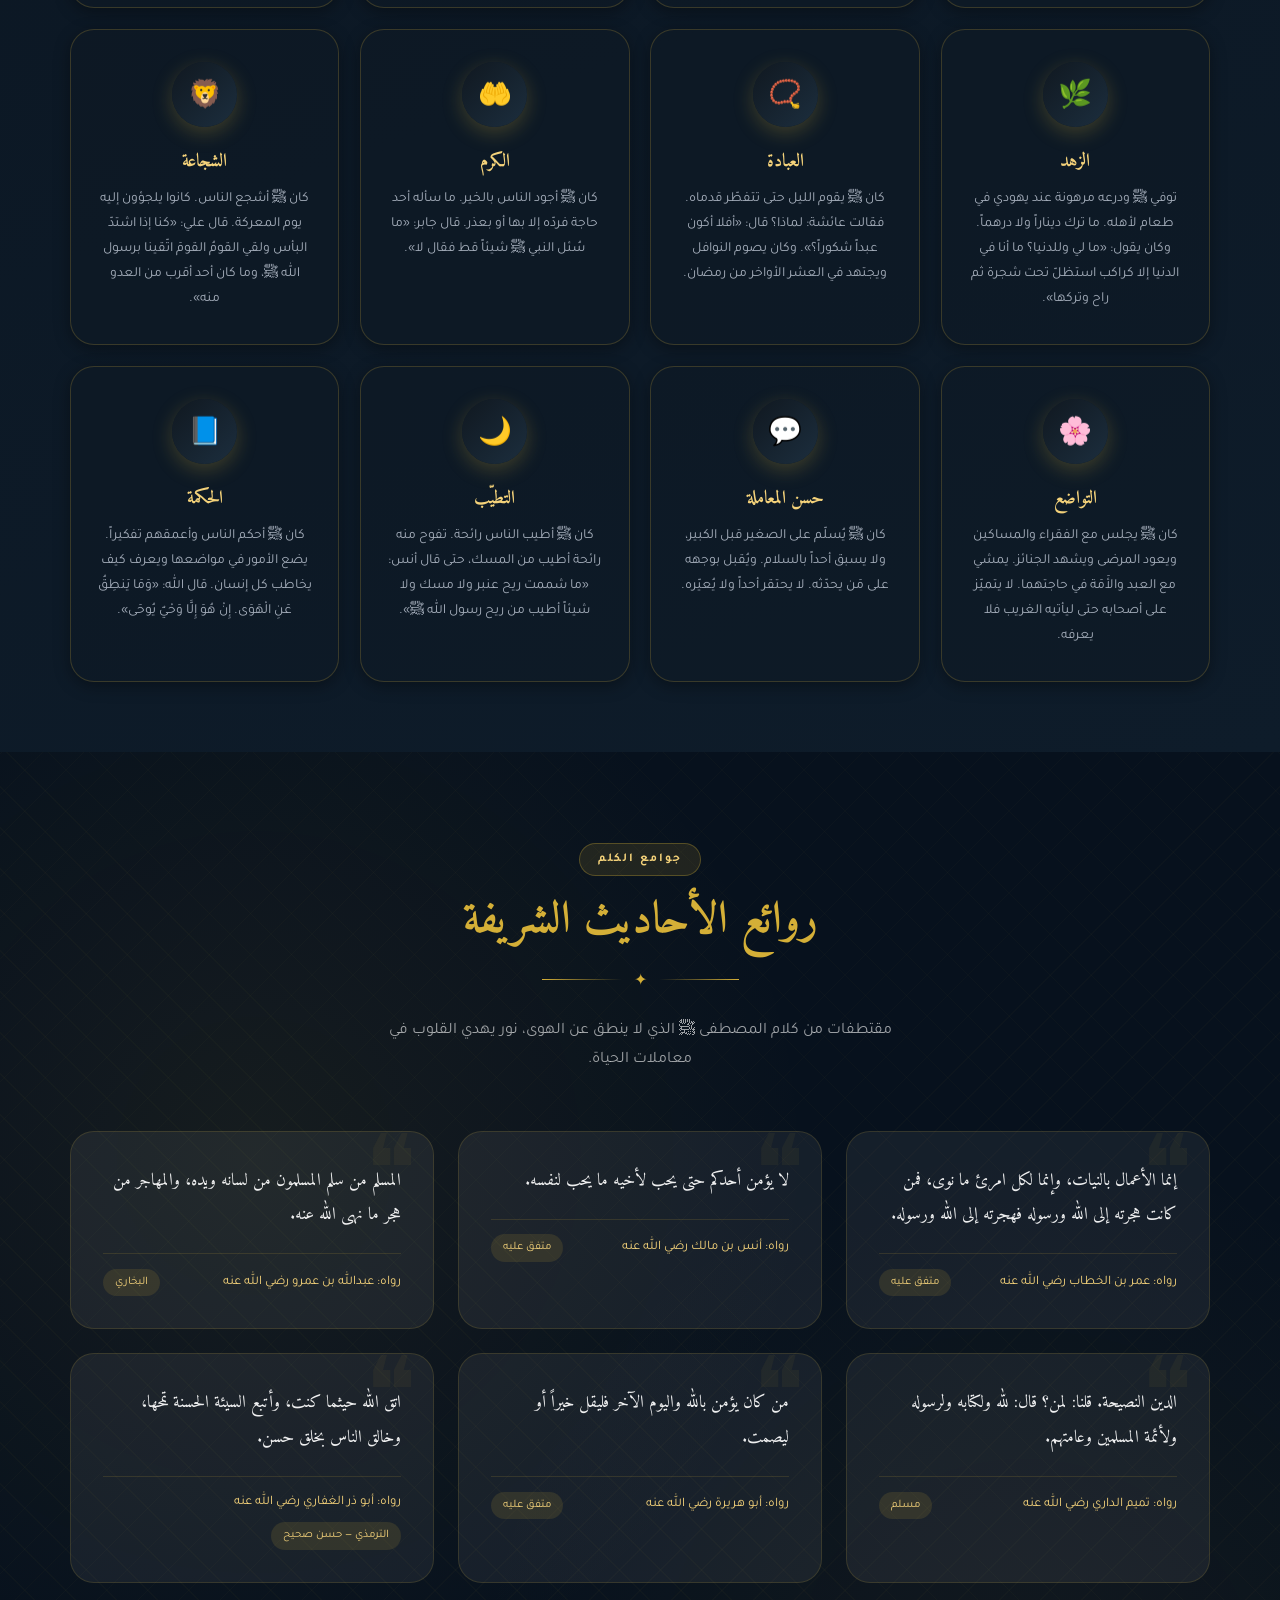
==== commit a5a83f60: "Add files via upload" ====
--- a/index.html
+++ b/index.html
@@ -3,7 +3,7 @@
 <head>
   <meta charset="UTF-8">
   <meta name="viewport" content="width=device-width, initial-scale=1.0">
-  <title>السيرة النبوية الشريفة ﷺ</title>
+  <title>السيرة النبوية</title>
   <meta name="description" content="منصة إسلامية تفاعلية شاملة للتعرف على سيرة خاتم الأنبياء والمرسلين محمد ﷺ، الغزوات، الأخلاق، الأحاديث، والصحابة.">
   
   <!-- Fonts -->
@@ -13,7 +13,7 @@
   
   <!-- Stylesheets -->
   <link rel="stylesheet" href="style.css">
-  <link rel="stylesheet" href="style-enhanced.css">
+  <link rel="stylesheet" href="style-enhanced.css?v=2">
     
 
     <!-- Tailwind CSS CDN -->
@@ -64,19 +64,6 @@
   <!-- Reading Progress -->
   <div id="reading-progress"></div>
 
-  <div id="reading-progress"></div>
-
-  <!-- Welcome Overlay -->
-  <!-- <div class="welcome-overlay" id="welcomeOverlay">
-    <div class="welcome-particles"></div>
-    <div class="welcome-bismillah">بِسْمِ اللَّهِ الرَّحْمَنِ الرَّحِيمِ</div>
-    <div class="welcome-ornament">✦ ✦ ✦</div>
-    <div class="welcome-text" id="welcomeTyping"></div>
-    <div class="welcome-sub">رحلة روحانية وتفاعلية في مسيرة خير الأنام ﷺ</div>
-    <button class="welcome-btn" id="welcomeBtn" onclick="closeWelcome()">ابدأ الرحلة ✨</button>
-  </div> -->
-
-  <!-- Navigation -->
   <nav>
     <div class="nav-logo" onclick="goTo('hero')">السيرة النبوية ﷺ</div>
     <div class="nav-links" id="navLinks">
@@ -102,9 +89,13 @@
   <!-- HERO SECTION -->
   <section id="hero">
     <div class="hero-bg"></div>
+    <div class="hero-overlay"></div>
     <div class="hero-bg-mesh"></div>
     <div class="hero-grid-lines"></div>
     <div class="hero-stars"></div>
+    <div class="hero-moon" aria-hidden="true">
+   
+    </div>
     
     <!-- SVG Islamic Ornaments -->
     <div class="hero-ornament" style="top:10%; right:5%;">
@@ -197,13 +188,13 @@
       </div>
 
       <!-- Search & Sort -->
-      <div class="videos-controls reveal scale">
+      <div  class="videos-controls reveal scale">
         <div class="videos-search-wrap">
           <svg class="videos-search-icon" fill="none" stroke="currentColor" stroke-width="2" viewBox="0 0 24 24" aria-hidden="true">
             <circle cx="11" cy="11" r="8"></circle>
             <line x1="21" y1="21" x2="16.65" y2="16.65"></line>
           </svg>
-          <input
+          <input style="color:black"
             type="text"
             id="videos-local-search"
             class="search-box videos-search-input"
@@ -211,14 +202,14 @@
             aria-label="بحث في الحلقات"
           />
         </div>
-        <select id="videos-local-sort" class="filter-select" aria-label="ترتيب الحلقات">
-          <option value="asc">ترتيب تصاعدي (من المقدمة)</option>
+        <select style="color:black" id="videos-local-sort" class="filter-select" aria-label="ترتيب الحلقات">
+          <option  value="asc">ترتيب تصاعدي (من المقدمة)</option>
           <option value="desc">ترتيب تنازلي (الأحدث أولاً)</option>
         </select>
       </div>
 
       <!-- Sync status -->
-      <div id="elkott-sync-status" class="videos-sync-status hidden">
+      <div  id="elkott-sync-status" class="videos-sync-status hidden">
         <span class="videos-sync-left">
           <span class="videos-sync-dot">✨</span>
           <span id="sync-status-text">يتم الآن مزامنة وجلب أحدث المشاهدات من يوتيوب...</span>
@@ -226,8 +217,8 @@
         <span class="videos-sync-live">مباشر</span>
       </div>
 
-      <!-- Cards Grid -->
-      <div id="elkott-video-grid" class="videos-grid">
+      <!-- Cards Grid --> 
+      <div  id="elkott-video-grid" class="videos-grid">
         <!-- Dynamic cards injected by JS -->
 
       </div>
@@ -270,7 +261,7 @@
         </div>
 
         <!-- Embedded Frame -->
-        <div class="aspect-video w-full bg-black relative">
+        <div   style="background: linear-gradient(135deg, var(--emerald) 0%, var(--emerald-mid) 100%);"  class="aspect-video w-full bg-black relative">
           <iframe 
             id="elkott-player-iframe"
             src=""
@@ -324,7 +315,7 @@
 
   <!-- LISTEN SECTION -->
   <section id="listen" class="pattern-bg">
-    <div class="container reveal">
+    <div  class="container reveal">
       <div class="section-header">
         <div class="section-badge">الصوتيات</div>
         <h2 class="section-title text-gold">إذاعات السيرة والقرآن</h2>
@@ -488,7 +479,7 @@
     
     <div class="footer-bottom">
       <span class="footer-salah">۞ إِنَّ اللَّهَ وَمَلَائِكَتَهُ يُصَلُّونَ عَلَى النَّبِيِّ ۚ يَا أَيُّهَا الَّذِينَ آمَنُوا صَلُّوا عَلَيْهِ وَسَلِّمُوا تَسْلِيمًا ۞</span>
-      جميع الحقوق محفوظة © ١٤٤٦ هـ / ٢٠٢٤ م &nbsp;|&nbsp; صُمّم بحب لخدمة السيرة العطرة
+      جميع الحقوق محفوظة © ١٤٤٧ هـ / ٢٠٢٦ م &nbsp;|&nbsp; صُمّم بحب لخدمة السيرة العطرة
     </div>
   </footer>
 
--- a/style.css
+++ b/style.css
@@ -7,33 +7,33 @@
 
 /* ─── CSS Custom Properties ─────────────────────────────────── */
 :root {
-  /* Palette — Light Mode */
+  /* Palette — Premium Night (Madinah Sky) */
   --gold:          #D4AF37;
-  --gold-light:    #F0D878;
-  --gold-dark:     #A07820;
+  --gold-light:    #F4D27A;
+  --gold-dark:     #8a6a1f;
   --gold-glow:     rgba(212,175,55,0.35);
-  --emerald:       #0D4A2F;
-  --emerald-mid:   #155C3A;
-  --emerald-light: #1E7A4E;
-  --midnight:      #071A10;
-  --ivory:         #F8F6F0;
-  --ivory-dark:    #EDE8DC;
-  --ivory-mid:     #E5DFD0;
-  --cream:         #FAF8F2;
-  --text-dark:     #0d1f14;
-  --text-mid:      #2c4033;
-  --text-muted:    #5a7262;
-  --text-light:    #8fa898;
-  --card-bg:       rgba(255,255,255,0.96);
-  --card-border:   rgba(212,175,55,0.18);
-  --shadow-sm:     0 4px 16px rgba(13,74,47,0.10);
-  --shadow-md:     0 8px 32px rgba(13,74,47,0.15);
-  --shadow-lg:     0 20px 60px rgba(13,74,47,0.18);
+  --emerald:       #101820;      /* dark blue accent (replaces old green) */
+  --emerald-mid:   #16222e;
+  --emerald-light: #1c2e3e;
+  --midnight:      #07111D;
+  --ivory:         #07111D;      /* main site background — deep night blue */
+  --ivory-dark:    #0b1622;
+  --ivory-mid:     #0e1c2a;
+  --cream:         #0a1622;
+  --text-dark:     #FFFFFF;
+  --text-mid:      #D6D6D6;
+  --text-muted:    #a4adba;
+  --text-light:    #74808f;
+  --card-bg:       rgba(16,26,38,0.55);
+  --card-border:   rgba(212,175,55,0.22);
+  --shadow-sm:     0 4px 16px rgba(0,0,0,0.35);
+  --shadow-md:     0 8px 32px rgba(0,0,0,0.45);
+  --shadow-lg:     0 20px 60px rgba(0,0,0,0.55);
   --shadow-gold:   0 8px 32px rgba(212,175,55,0.25);
-  --glass-bg:      rgba(255,255,255,0.08);
-  --glass-border:  rgba(212,175,55,0.20);
-  --nav-bg:        rgba(7,26,16,0.96);
-  --section-alt:   #f0ede4;
+  --glass-bg:      rgba(255,255,255,0.05);
+  --glass-border:  rgba(212,175,55,0.22);
+  --nav-bg:        rgba(7,17,29,0.72);
+  --section-alt:   #0b1420;
   --radius-sm:     10px;
   --radius-md:     16px;
   --radius-lg:     24px;
@@ -41,23 +41,23 @@
   --transition:    all 0.35s cubic-bezier(0.4,0,0.2,1);
 }
 
-/* Dark Mode Variables */
+/* Dark Mode Variables — deeper night variant */
 [data-theme="dark"] {
-  --ivory:         #0d1f14;
-  --ivory-dark:    #0a1810;
-  --ivory-mid:     #0f2418;
-  --cream:         #111f17;
-  --section-alt:   #0a1a10;
-  --text-dark:     #e8f0ea;
-  --text-mid:      #b8ccbe;
-  --text-muted:    #7a9e86;
-  --text-light:    #5a7a64;
-  --card-bg:       rgba(13,40,22,0.95);
-  --card-border:   rgba(212,175,55,0.22);
-  --shadow-sm:     0 4px 16px rgba(0,0,0,0.4);
-  --shadow-md:     0 8px 32px rgba(0,0,0,0.5);
-  --shadow-lg:     0 20px 60px rgba(0,0,0,0.6);
-  --nav-bg:        rgba(5,16,9,0.98);
+  --ivory:         #F8F6F0;
+  --ivory-dark:    #EDE8DC;
+  --ivory-mid:     #E5DFD0;
+  --cream:         #FAF8F2;
+  --section-alt:   #F0EDE4;
+  --text-dark:     #10202E;
+  --text-mid:      #33454F;
+  --text-muted:    #5c6b76;
+  --text-light:    #8a97a1;
+  --card-bg:       rgba(255,255,255,0.92);
+  --card-border:   rgba(212,175,55,0.35);
+  --shadow-sm:     0 4px 16px rgba(16,32,46,0.10);
+  --shadow-md:     0 8px 32px rgba(16,32,46,0.14);
+  --shadow-lg:     0 20px 60px rgba(16,32,46,0.18);
+  --nav-bg:        rgba(248,246,240,0.85);
 }
 
 /* ─── Reset & Base ─────────────────────────────────────────── */
@@ -104,7 +104,7 @@
 nav {
   position: fixed; top: 0; right: 0; left: 0; z-index: 1000;
   height: 68px;
-  background: var(--nav-bg);
+  background: rgba(7,17,29,0.72);
   -webkit-backdrop-filter: blur(20px) saturate(180%);
   backdrop-filter: blur(20px) saturate(180%);
   border-bottom: 1px solid var(--glass-border);
@@ -114,7 +114,7 @@
 }
 nav.scrolled {
   height: 58px;
-  background: rgba(5,16,9,0.99);
+  background: var(--card-bg);
   box-shadow: 0 4px 24px rgba(0,0,0,0.4);
 }
 
@@ -140,7 +140,7 @@
   display: flex; gap: 0; align-items: center;
 }
 .nav-links a {
-  color: rgba(255,255,255,0.80);
+  color: var(--gold);
   font-size: 0.82rem;
   padding: 7px 13px;
   border-radius: 20px;
@@ -208,7 +208,7 @@
 /* ─── Welcome / Intro Overlay ────────────────────────────────── */
 .welcome-overlay {
   position: fixed; inset: 0; z-index: 9999;
-  background: radial-gradient(ellipse at center, #071A10 0%, #030e07 100%);
+  background: radial-gradient(ellipse at center, #0e1c2a 0%, #050b12 100%);
   display: flex; align-items: center; justify-content: center;
   flex-direction: column; text-align: center; padding: 2rem;
   transition: opacity 1s ease, visibility 1s ease;
@@ -271,7 +271,7 @@
 
 .welcome-btn {
   background: linear-gradient(135deg, var(--gold), var(--gold-dark));
-  color: #0d1f14;
+  color: #0b1420;
   font-weight: 700;
   padding: 16px 48px;
   border-radius: 40px;
@@ -300,7 +300,7 @@
   display: inline-block;
   background: rgba(212,175,55,0.12);
   border: 1px solid rgba(212,175,55,0.30);
-  color: var(--gold-dark);
+  color: var(--gold-light);
   font-size: 0.75rem;
   padding: 5px 18px;
   border-radius: 20px;
@@ -310,7 +310,7 @@
   letter-spacing: 2px;
   text-transform: uppercase;
 }
-[data-theme="dark"] .section-badge { color: var(--gold-light); }
+[data-theme="dark"] .section-badge { color: var(--gold-dark); }
 
 .section-title {
   font-family: 'Amiri', serif;
@@ -320,7 +320,7 @@
   font-weight: 700;
   line-height: 1.3;
 }
-[data-theme="dark"] .section-title { color: var(--gold-light); }
+[data-theme="dark"] .section-title { color: var(--gold-dark); }
 
 .gold-divider {
   display: flex; align-items: center; justify-content: center;
@@ -354,18 +354,24 @@
   padding: 80px 1.5rem 60px;
   overflow: hidden;
 }
-
 .hero-bg {
-  position: absolute; inset: 0;
-  background: linear-gradient(160deg, #041409 0%, #0a2d16 30%, #0F5132 60%, #0a2916 85%, #041409 100%);
-  overflow: hidden;
+  position: absolute;
+  inset: 0;
+  width: 100%;
+  height: 100%;
+  background-image: url("bg.png");
+  background-size: cover;
+  background-position: center;
+  background-repeat: no-repeat;
+  transform: scale(1.08);
+  will-change: transform;
 }
 
 .hero-bg-mesh {
   position: absolute; inset: 0;
   background:
     radial-gradient(ellipse 70% 50% at 50% 40%, rgba(212,175,55,0.07) 0%, transparent 60%),
-    radial-gradient(circle at 20% 80%, rgba(30,122,78,0.15) 0%, transparent 40%),
+    radial-gradient(circle at 20% 80%, rgba(28,46,62,0.15) 0%, transparent 40%),
     radial-gradient(circle at 80% 20%, rgba(212,175,55,0.05) 0%, transparent 35%);
 }
 
@@ -452,7 +458,7 @@
 
 .btn-primary {
   background: linear-gradient(135deg, var(--gold), var(--gold-dark));
-  color: #0a1a08;
+  color: #0b1420;
   font-weight: 700;
   padding: 15px 36px;
   border-radius: 36px;
@@ -534,7 +540,7 @@
 
 /* ─── Pattern Background (dark sections) ────────────────────── */
 .pattern-bg {
-  background-color: var(--emerald);
+  background-color: var(--ivory);
   position: relative;
 }
 .pattern-bg::before {
@@ -601,8 +607,8 @@
 
 .tl-era {
   display: inline-block;
-  background: rgba(13,74,47,0.08);
-  color: var(--emerald-light);
+  background: rgba(212,175,55,0.08);
+  color: var(--gold-light);
   font-size: 0.68rem;
   padding: 3px 10px;
   border-radius: 10px;
@@ -611,7 +617,7 @@
   font-weight: 600;
   letter-spacing: 1px;
 }
-[data-theme="dark"] .tl-era { background: rgba(212,175,55,0.1); color: var(--gold-light); }
+[data-theme="dark"] .tl-era { background: rgba(212,175,55,0.16); color: var(--gold-dark); }
 
 .tl-year {
   font-size: 0.75rem;
@@ -628,7 +634,7 @@
   color: var(--gold-light);
   margin-bottom: 0.6rem;
 }
-[data-theme="dark"] .tl-card h3 { color: var(--gold-light); }
+[data-theme="dark"] .tl-card h3 { color: var(--gold-dark); }
 
 .tl-card p {
   font-size: 0.9rem;
@@ -640,7 +646,7 @@
 .tl-more {
   display: inline-flex; align-items: center; gap: 4px;
   margin-top: 1rem;
-  color: var(--emerald-light);
+  color: var(--gold-light);
   font-size: 0.82rem;
   font-weight: 600;
   border-bottom: 1px solid rgba(212,175,55,0.4);
@@ -713,7 +719,7 @@
   outline: none; cursor: pointer;
   transition: var(--transition);
 }
-.filter-select option { background: #0F5132; color: #fff; }
+.filter-select option { background: #101820; color: #fff; }
 .filter-select:focus { border-color: var(--gold); }
 
 .stations-grid {
@@ -724,7 +730,7 @@
 }
 
 .station-card {
-  background: rgba(255,255,255,0.07);
+  background: rgba(255, 246, 246, 0.07);
   border: 1px solid rgba(212,175,55,0.13);
   border-radius: var(--radius-md);
   padding: 1.3rem;
@@ -752,6 +758,7 @@
 }
 
 .station-cat {
+  background: linear-gradient(135deg, var(--emerald) 0%, var(--emerald-mid) 100%);
   font-size: 0.68rem;
   color: var(--gold-light);
   letter-spacing: 1.5px;
@@ -777,7 +784,7 @@
 }
 .station-card.playing .station-play { color: var(--gold); }
 
-.play-icon {
+.play-icon { 
   width: 30px; height: 30px;
   border-radius: 50%;
   background: rgba(212,175,55,0.15);
@@ -788,7 +795,7 @@
 }
 .station-card.playing .play-icon {
   background: var(--gold);
-  color: #0a1a08;
+  color: #0b1420;
   animation: pulse-play 1.5s ease-in-out infinite;
 }
 @keyframes pulse-play {
@@ -797,7 +804,7 @@
 }
 
 /* Playing Wave Animation */
-.wave-bars {
+.wave-bars { 
   display: flex; align-items: flex-end; gap: 2px; height: 16px;
 }
 .wave-bar {
@@ -818,7 +825,7 @@
   position: fixed;
   bottom: 0; right: 0; left: 0;
   z-index: 900;
-  background: rgba(5, 20, 10, 0.92);
+  background: rgba(7, 17, 29, 0.92);
   -webkit-backdrop-filter: blur(24px) saturate(180%);
   backdrop-filter: blur(24px) saturate(180%);
   border-top: 1px solid rgba(212,175,55,0.25);
@@ -875,7 +882,7 @@
   width: 48px; height: 48px;
   background: linear-gradient(135deg, var(--gold), var(--gold-dark));
   border-color: var(--gold);
-  color: #0a1a08;
+  color: #0b1420;
   font-size: 1.1rem;
 }
 .mp-btn.main:hover { transform: scale(1.08); box-shadow: 0 4px 16px rgba(212,175,55,0.4); }
@@ -1076,7 +1083,7 @@
 }
 .sahabi-badge {
   display: inline-block;
-  background: rgba(13,74,47,0.08);
+  background: rgba(212,175,55,0.08);
   color: var(--gold-light);
   font-size: 0.72rem;
   padding: 4px 12px;
@@ -1085,8 +1092,8 @@
   font-weight: 600;
 }
 [data-theme="dark"] .sahabi-badge {
-  background: rgba(212,175,55,0.12);
-  color: var(--gold-light);
+  background: rgba(212,175,55,0.16);
+  color: var(--gold-dark);
 }
 
 /* ─── Shamail Section ─────────────────────────────────────── */
@@ -1129,7 +1136,7 @@
   display: flex; align-items: center; justify-content: center;
   margin: 0 auto 1.2rem;
   font-size: 1.7rem;
-  box-shadow: 0 6px 20px rgba(13,74,47,0.25);
+  box-shadow: 0 6px 20px rgba(212,175,55,0.25);
   transition: var(--transition);
 }
 .shamail-card:hover .shamail-icon { transform: scale(1.1) rotate(-5deg); }
@@ -1140,7 +1147,7 @@
   font-size: 1.15rem;
   margin-bottom: 0.6rem;
 }
-[data-theme="dark"] .shamail-card h3 { color: var(--gold-light); }
+[data-theme="dark"] .shamail-card h3 { color: var(--gold-dark); }
 
 .shamail-card p {
   font-size: 0.87rem;
@@ -1223,7 +1230,7 @@
   padding: 3.5rem 3rem;
   text-align: center;
   border: 1px solid rgba(212,175,55,0.22);
-  box-shadow: 0 16px 60px rgba(13,74,47,0.10);
+  box-shadow: 0 16px 60px rgba(212,175,55,0.10);
   position: relative; overflow: hidden;
 }
 .daily-card::before {
@@ -1236,13 +1243,13 @@
   content: '';
   position: absolute; bottom: 0; left: 0;
   width: 120px; height: 120px;
-  background: radial-gradient(circle, rgba(13,74,47,0.05) 0%, transparent 70%);
+  background: radial-gradient(circle, rgba(212,175,55,0.05) 0%, transparent 70%);
 }
 
 .daily-type {
   display: inline-block;
-  background: rgba(13,74,47,0.07);
-  color: var(--emerald);
+  background: rgba(212,175,55,0.07);
+  color: var(--gold-light);
   font-size: 0.75rem;
   letter-spacing: 2px;
   padding: 6px 18px;
@@ -1253,8 +1260,8 @@
   position: relative; z-index: 1;
 }
 [data-theme="dark"] .daily-type {
-  background: rgba(212,175,55,0.12);
-  color: var(--gold-light);
+  background: rgba(212,175,55,0.16);
+  color: var(--gold-dark);
 }
 
 .daily-text {
@@ -1372,8 +1379,8 @@
 .result-item:hover { border-color: var(--gold); box-shadow: var(--shadow-sm); }
 
 .result-type {
-  background: rgba(13,74,47,0.08);
-  color: var(--emerald);
+  background: rgba(212,175,55,0.08);
+  color: var(--gold-light);
   font-size: 0.7rem;
   padding: 4px 12px;
   border-radius: 12px;
@@ -1384,8 +1391,8 @@
   margin-top: 2px;
 }
 [data-theme="dark"] .result-type {
-  background: rgba(212,175,55,0.12);
-  color: var(--gold-light);
+  background: rgba(212,175,55,0.16);
+  color: var(--gold-dark);
 }
 .result-text {
   font-size: 0.9rem;
@@ -1409,7 +1416,7 @@
   pointer-events: none;
 }
 .toast {
-  background: rgba(7,26,16,0.96);
+  background: rgba(7,17,29,0.96);
   border: 1px solid rgba(212,175,55,0.3);
   color: #fff;
   border-radius: var(--radius-md);
@@ -1434,7 +1441,7 @@
 
 /* ─── Footer ─────────────────────────────────────────────── */
 footer {
-  background: linear-gradient(160deg, #041409 0%, #071e0d 100%);
+  background: linear-gradient(160deg, #0b1622 0%, #050c13 100%);
   padding: 4rem 1.5rem 1.5rem;
   border-top: 1px solid rgba(212,175,55,0.18);
 }
@@ -1572,7 +1579,7 @@
   .nav-links.open {
     display: flex; flex-direction: column;
     position: fixed; top: 68px; right: 0; left: 0;
-    background: rgba(5,16,9,0.99);
+    background: rgba(5,11,18,0.99);
     padding: 1rem;
     border-bottom: 1px solid rgba(212,175,55,0.18);
     gap: 0.2rem; z-index: 999;
@@ -1653,6 +1660,9 @@
    VIDEOS SECTION — السيرة النبوية الكبرى كاملة
    ═══════════════════════════════════════════════════════════════ */
 #videos { padding: 5rem 0; }
+#videos .section-title, #videos .section-badge { color: var(--gold-light); }
+[data-theme="dark"] #videos .section-title,
+[data-theme="dark"] #videos .section-badge { color: var(--gold-light); }
 
 .videos-controls{
   display:flex; flex-wrap:wrap; gap:1rem;
--- a/style-enhanced.css
+++ b/style-enhanced.css
@@ -2,6 +2,71 @@
    السيرة النبوية — style-enhanced.css
    التأثيرات المتقدمة والأنماط الإسلامية
    ═══════════════════════════════════════════════════════════════ */
+
+/* ─── Cinematic Hero Overlay (black + gold gradient + mist) ──── */
+.hero-overlay {
+  position: absolute; inset: 0; z-index: 1;
+  pointer-events: none;
+  background:
+    linear-gradient(180deg,
+      rgba(4,8,13,0.55) 0%,
+      rgba(4,8,13,0.30) 30%,
+      rgba(4,8,13,0.55) 65%,
+      rgba(4,8,13,0.92) 100%),
+    linear-gradient(90deg,
+      rgba(4,8,13,0.45) 0%,
+      transparent 35%,
+      transparent 65%,
+      rgba(4,8,13,0.45) 100%),
+    radial-gradient(ellipse 60% 40% at 50% 35%,
+      rgba(212,175,55,0.10) 0%, transparent 70%);
+}
+.hero-bg-mesh { z-index: 1; }
+.hero-grid-lines { z-index: 1; }
+.hero-stars { z-index: 2; }
+.hero-ornament { z-index: 2; }
+.hero-content { z-index: 3; }
+
+/* ─── Glowing Crescent Moon ───────────────────────────────────── */
+.hero-moon {
+  position: absolute;
+  top: 8%; left: 10%;
+  width: clamp(70px, 9vw, 130px);
+  height: clamp(70px, 9vw, 130px);
+  z-index: 2;
+  filter: drop-shadow(0 0 22px rgba(244,210,122,0.55))
+          drop-shadow(0 0 46px rgba(212,175,55,0.30));
+  animation: moon-breathe 6s ease-in-out infinite;
+  pointer-events: none;
+}
+@keyframes moon-breathe {
+  0%, 100% { filter: drop-shadow(0 0 22px rgba(244,210,122,0.5)) drop-shadow(0 0 46px rgba(212,175,55,0.28)); }
+  50%      { filter: drop-shadow(0 0 32px rgba(244,210,122,0.75)) drop-shadow(0 0 60px rgba(212,175,55,0.4)); }
+}
+@media (max-width: 640px) {
+  .hero-moon { top: 6%; left: 6%; width: 60px; height: 60px; }
+}
+
+/* ─── Button Ripple Effect ────────────────────────────────────── */
+.btn-primary, .btn-secondary, .daily-btn, .daily-btn-share, .btn-load-more {
+  position: relative;
+  overflow: hidden;
+}
+.ripple-effect {
+  position: absolute;
+  border-radius: 50%;
+  background: rgba(255,255,255,0.45);
+  transform: scale(0);
+  animation: ripple-anim 0.6s ease-out;
+  pointer-events: none;
+}
+[data-theme] .btn-secondary .ripple-effect,
+.hero-btns .btn-primary .ripple-effect {
+  background: rgba(255,255,255,0.4);
+}
+@keyframes ripple-anim {
+  to { transform: scale(2.6); opacity: 0; }
+}
 
 /* ─── Arabesque / Islamic Geometric Patterns via CSS ─────────── */
 .arabesque-top {
@@ -60,60 +125,125 @@
   border-radius: var(--radius-lg);
 }
 
-/* ─── Dark Mode Enhanced Styles ──────────────────────────────── */
+/* ─── "Dark Mode" Toggle = Bright/Light Theme ───────────────── */
 [data-theme="dark"] .tl-card {
-  background: rgba(13,40,22,0.95);
-  border-color: rgba(212,175,55,0.20);
+  background: rgba(255,255,255,0.92);
+  border-color: rgba(212,175,55,0.30);
 }
 [data-theme="dark"] .tl-card p { color: var(--text-muted); }
 [data-theme="dark"] .tl-dot {
-  box-shadow: 0 0 0 5px var(--midnight), var(--shadow-gold);
+  box-shadow: 0 0 0 5px var(--ivory), var(--shadow-gold);
 }
 
 [data-theme="dark"] .ghaz-card {
-  background: rgba(10,30,17,0.96);
+  background: rgba(255,255,255,0.94);
 }
 [data-theme="dark"] .ghaz-val { color: var(--text-muted); }
 
 [data-theme="dark"] .shamail-card {
-  background: rgba(10,28,16,0.96);
+  background: rgba(255,255,255,0.94);
 }
 
 [data-theme="dark"] .sahabi-card {
-  background: rgba(10,28,16,0.96);
+  background: rgba(255,255,255,0.94);
 }
 [data-theme="dark"] .sahabi-desc { color: var(--text-muted); }
 
 [data-theme="dark"] .daily-card {
-  background: rgba(12,35,20,0.98);
-  border-color: rgba(212,175,55,0.22);
+  background: rgba(255,255,255,0.96);
+  border-color: rgba(212,175,55,0.30);
 }
 [data-theme="dark"] .daily-text { color: var(--text-dark); }
 
 [data-theme="dark"] .search-big {
-  background: rgba(12,35,20,0.96);
+  background: rgba(255,255,255,0.94);
 }
 [data-theme="dark"] .search-big input { color: var(--text-dark); }
 
 [data-theme="dark"] .result-item {
-  background: rgba(12,35,20,0.96);
-}
-[data-theme="dark"] .result-text { color: var(--text-muted); }
+  background: rgba(255,255,255,0.94);
+}
+[data-theme="dark"] .result-text { color: var(--text-mid); }
 
 [data-theme="dark"] footer {
-  background: linear-gradient(160deg, #02090503 0%, #040e07 100%);
-}
-
-[data-theme="dark"] nav {
-  background: rgba(3,10,5,0.99);
-  border-bottom-color: rgba(212,175,55,0.18);
-}
-
-[data-theme="dark"] #section-badge { color: var(--gold-light); }
-
-[data-theme="dark"] #listen { background: #062112; }
+  background: linear-gradient(160deg, #101820 0%, #07111D 100%);
+}
+
+/* nav stays a fixed dark glass bar in both themes — nav-links text is
+   hardcoded white, and nav.scrolled is already hardcoded dark navy,
+   so the resting nav must match rather than switch to a bright bg. */
+
+[data-theme="dark"] #section-badge { color: var(--gold-dark); }
+
+/* #listen — light-mode ("الوضع المضيء") background fix only.
+   The dark/night theme (default, [data-theme="light"]) is untouched:
+   #listen keeps its fixed dark navy "night radio" look there.
+   In bright mode ([data-theme="dark"]) we switch its panels to a
+   light, cream-toned background and adjust text so it stays readable. */
+[data-theme="dark"] #listen {
+  background: var(--ivory-mid);
+}
+[data-theme="dark"] #listen .section-sub {
+  color: var(--text-muted);
+}
+[data-theme="dark"] .listen-controls {
+  background: rgba(16,24,32,0.05);
+  border-color: rgba(212,175,55,0.25);
+}
+[data-theme="dark"] .search-box,
+[data-theme="dark"] .filter-select {
+  background: rgba(255,255,255,0.9);
+  color: var(--text-dark);
+  border-color: rgba(212,175,55,0.3);
+}
+[data-theme="dark"] .search-box::placeholder {
+  color: var(--text-light);
+}
+[data-theme="dark"] .filter-select option {
+  background: #fff;
+  color: var(--text-dark);
+}
 [data-theme="dark"] .station-card {
-  background: rgba(255,255,255,0.05);
+  background: rgba(16,24,32,0.04);
+  border-color: rgba(212,175,55,0.20);
+}
+[data-theme="dark"] .station-card:hover {
+  background: rgba(16,24,32,0.08);
+}
+[data-theme="dark"] .station-card.playing {
+  background: rgba(212,175,55,0.16);
+}
+[data-theme="dark"] .station-name {
+  color: var(--text-dark);
+}
+[data-theme="dark"] .station-play {
+  color: var(--text-muted);
+}
+
+/* #hadith — same light-mode-only background fix. In the default
+   dark/night theme this section is untouched. In bright mode the
+   hadith cards switch from a translucent-white-on-dark panel to a
+   proper light card, with matching readable text. */
+[data-theme="dark"] #hadith .section-sub {
+  color: var(--text-muted);
+}
+[data-theme="dark"] .hadith-card {
+  background: rgba(255,255,255,0.94);
+  border-color: rgba(212,175,55,0.30);
+}
+[data-theme="dark"] .hadith-card:hover {
+  background: #fff;
+  border-color: rgba(212,175,55,0.5);
+}
+[data-theme="dark"] .hadith-text {
+  color: var(--text-dark);
+}
+[data-theme="dark"] .hadith-rawi {
+  color: var(--gold-dark);
+}
+[data-theme="dark"] .hadith-source {
+  color: var(--gold-dark);
+  background: rgba(212,175,55,0.16);
 }
 
 /* ─── Scroll Reveal Animations ───────────────────────────────── */
@@ -141,8 +271,8 @@
 
 /* ─── Gold Text Decoration ───────────────────────────────────── */
 .text-gold { color: var(--gold); }
-.text-emerald { color: var(--emerald); }
-[data-theme="dark"] .text-emerald { color: var(--emerald-light); }
+.text-emerald { color: var(--gold-light); }
+[data-theme="dark"] .text-emerald { color: var(--gold-dark); }
 
 /* ─── Section Ornament Dividers ─────────────────────────────── */
 .ornament-divider {
@@ -206,7 +336,7 @@
   position: absolute;
   top: -12px; right: 1.5rem;
   background: linear-gradient(135deg, var(--gold), var(--gold-dark));
-  color: #0a1a08;
+  color: #0b1420;
   font-size: 0.7rem;
   font-weight: 700;
   padding: 4px 14px;
@@ -273,7 +403,7 @@
 #reading-mode-overlay {
   display: none;
   position: fixed; inset: 0; z-index: 800;
-  background: rgba(7,26,16,0.55);
+  background: rgba(7,17,29,0.55);
   backdrop-filter: blur(4px);
   animation: fadeIn 0.3s ease;
 }
@@ -295,7 +425,7 @@
   border-radius: 50%;
   background: linear-gradient(135deg, var(--gold), var(--gold-dark));
   border: none;
-  color: #0a1a08;
+  color: #0b1420;
   font-size: 1.2rem;
   cursor: pointer;
   display: flex; align-items: center; justify-content: center;
@@ -407,19 +537,19 @@
 }
 [data-theme="dark"] .modal-desc { color: var(--text-muted); }
 .modal-quote {
-  background: rgba(13,74,47,0.06);
+  background: rgba(212,175,55,0.08);
   border-right: 3px solid var(--gold);
   padding: 1rem 1.2rem;
   border-radius: 0 var(--radius-sm) var(--radius-sm) 0;
   font-family: 'Amiri', serif;
   font-size: 1rem;
-  color: var(--emerald);
+  color: var(--gold-light);
   line-height: 1.8;
   margin-bottom: 1.5rem;
 }
 [data-theme="dark"] .modal-quote {
-  background: rgba(212,175,55,0.06);
-  color: var(--gold-light);
+  background: rgba(212,175,55,0.12);
+  color: var(--gold-dark);
 }
 .modal-close {
   width: 100%;
@@ -436,7 +566,7 @@
 }
 .modal-close:hover { background: var(--emerald-light); }
 [data-theme="dark"] .modal-card {
-  background: rgba(10,28,16,0.98);
+  background: rgba(255,255,255,0.97);
 }
 
 /* ─── Stats Counter Animation ──────────────────────────────── */
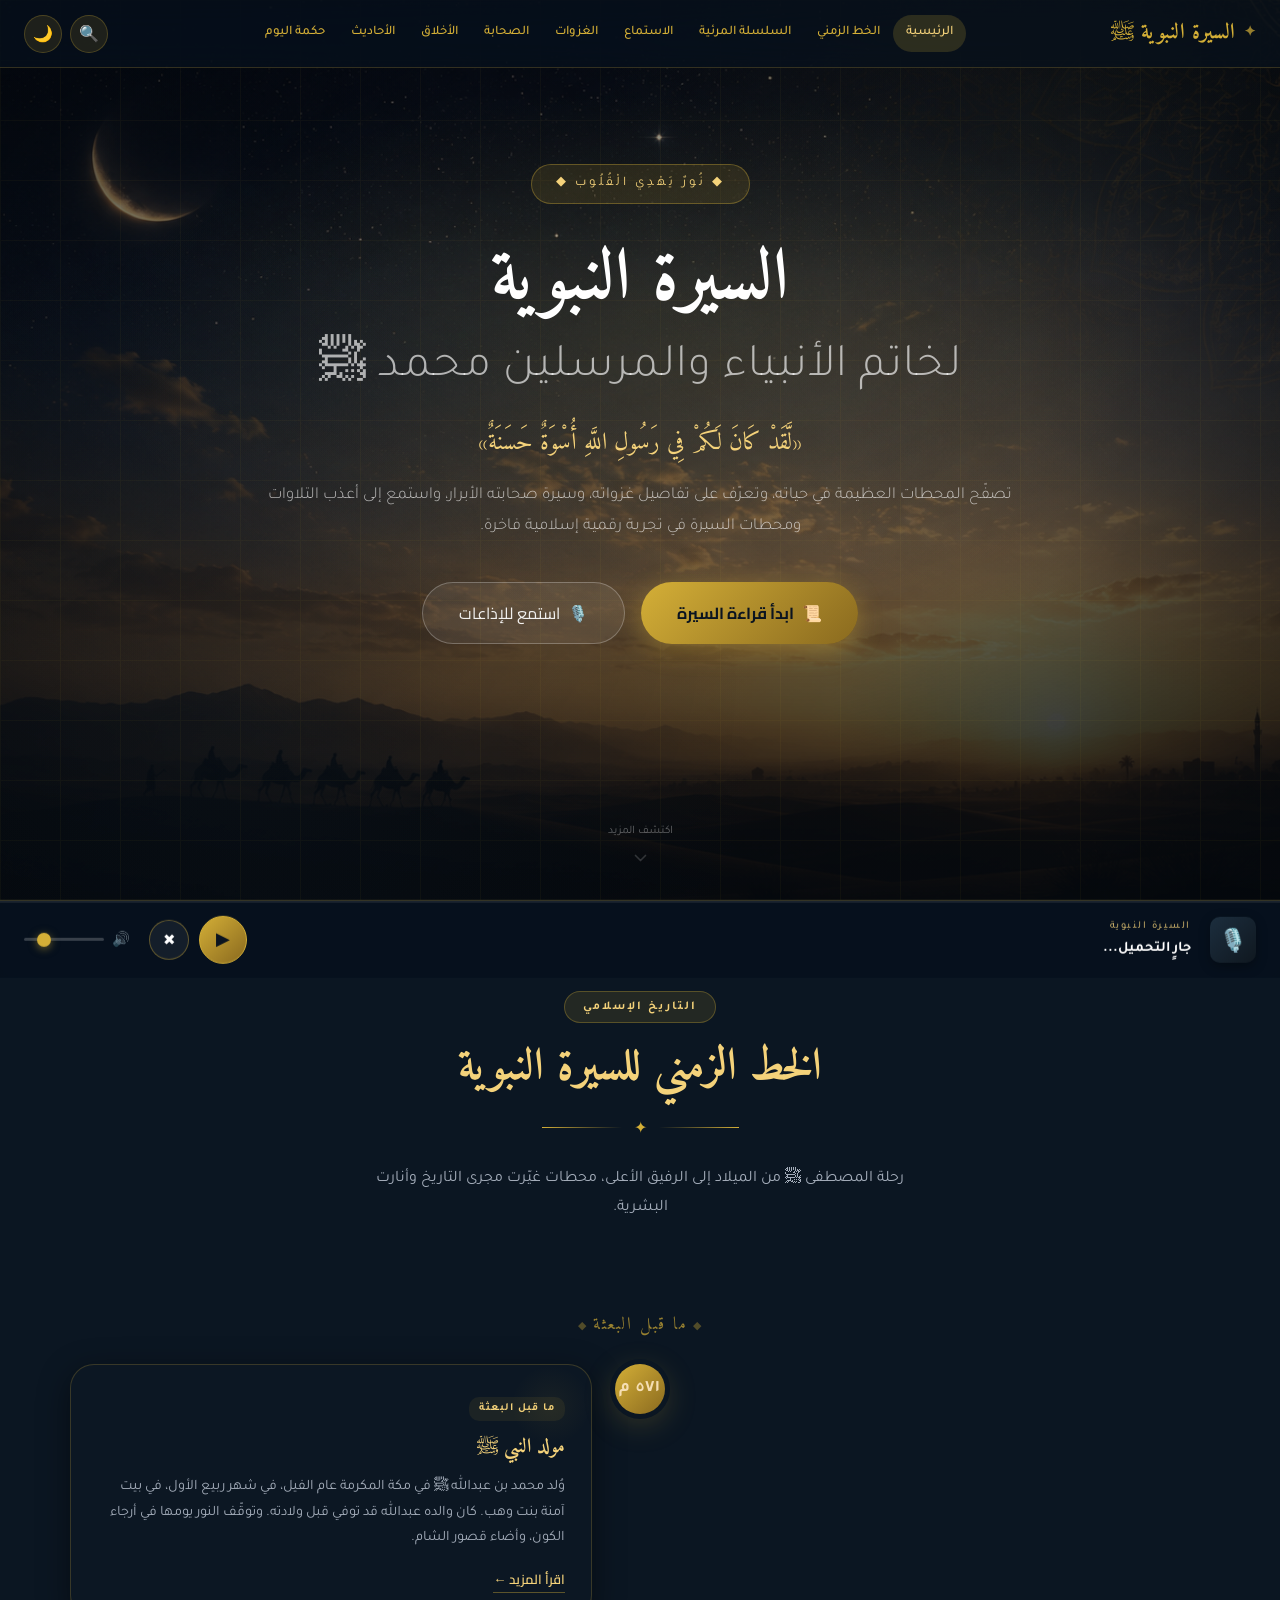
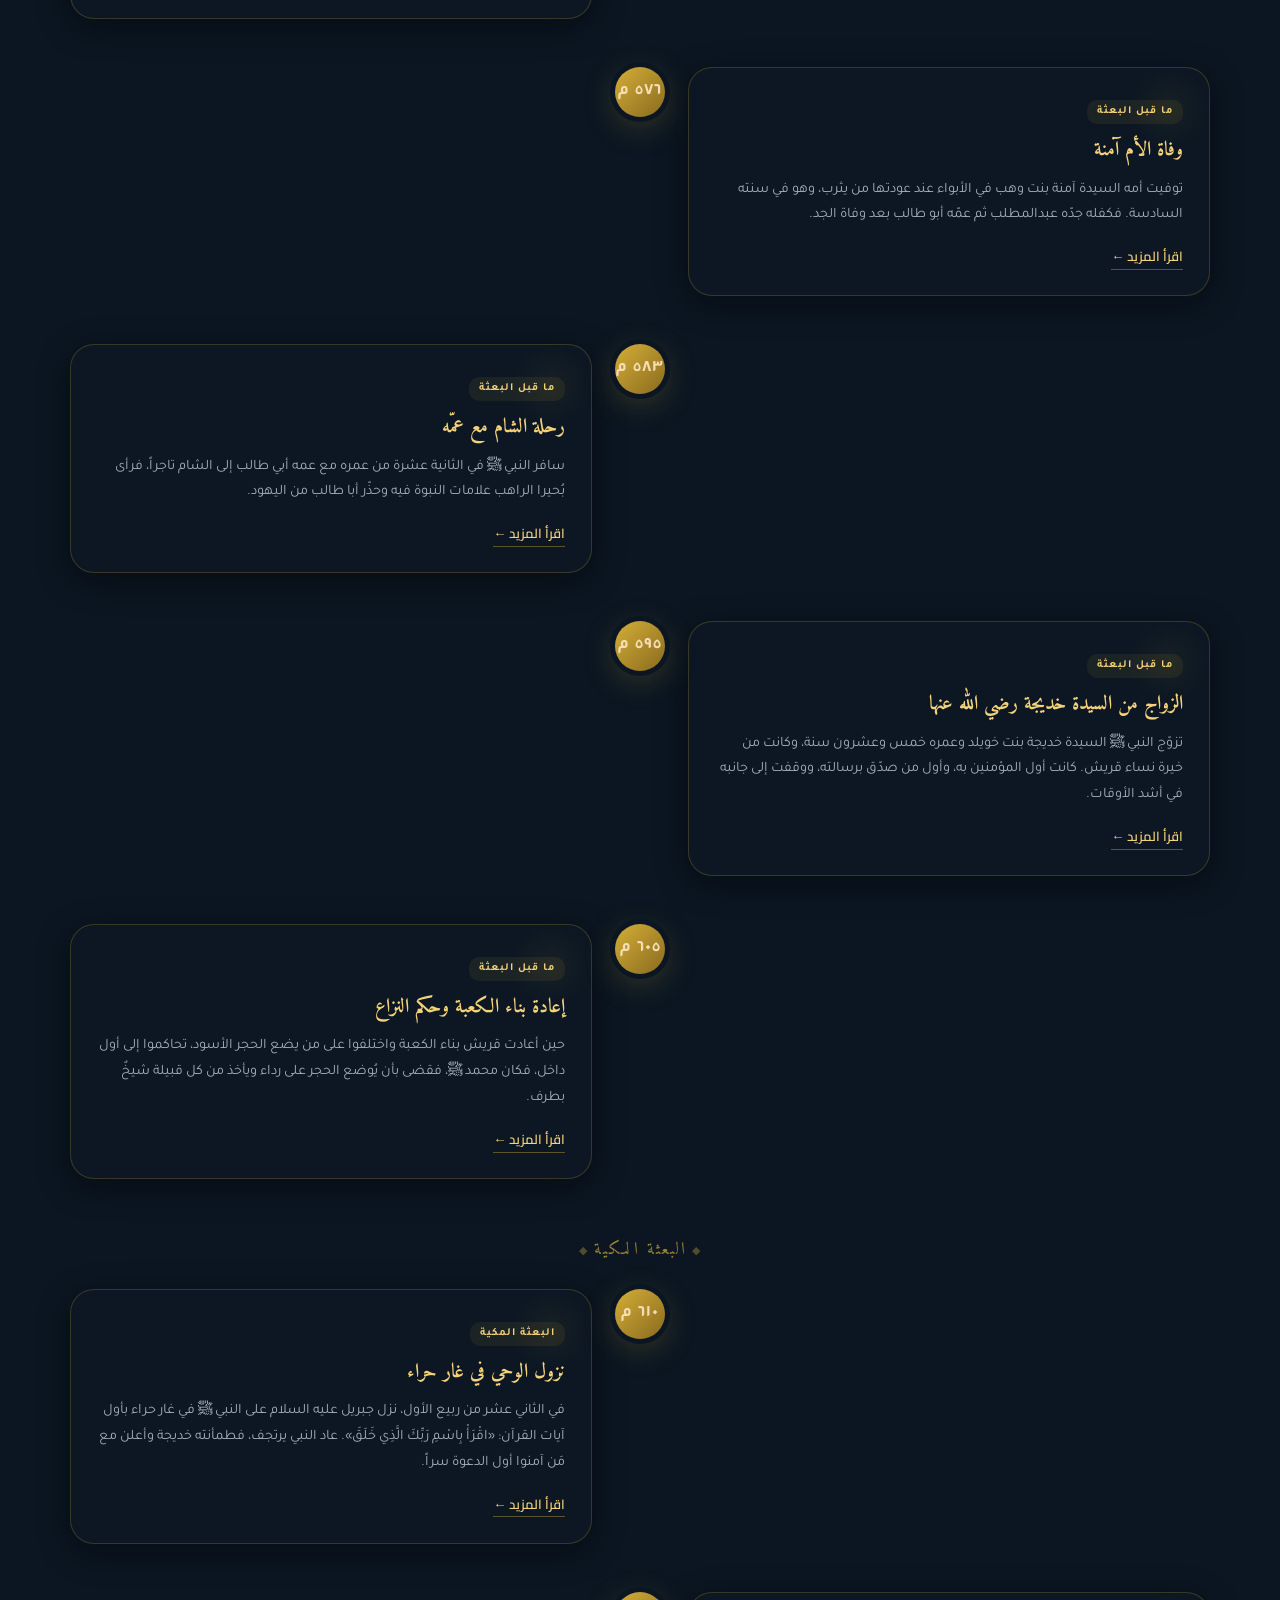
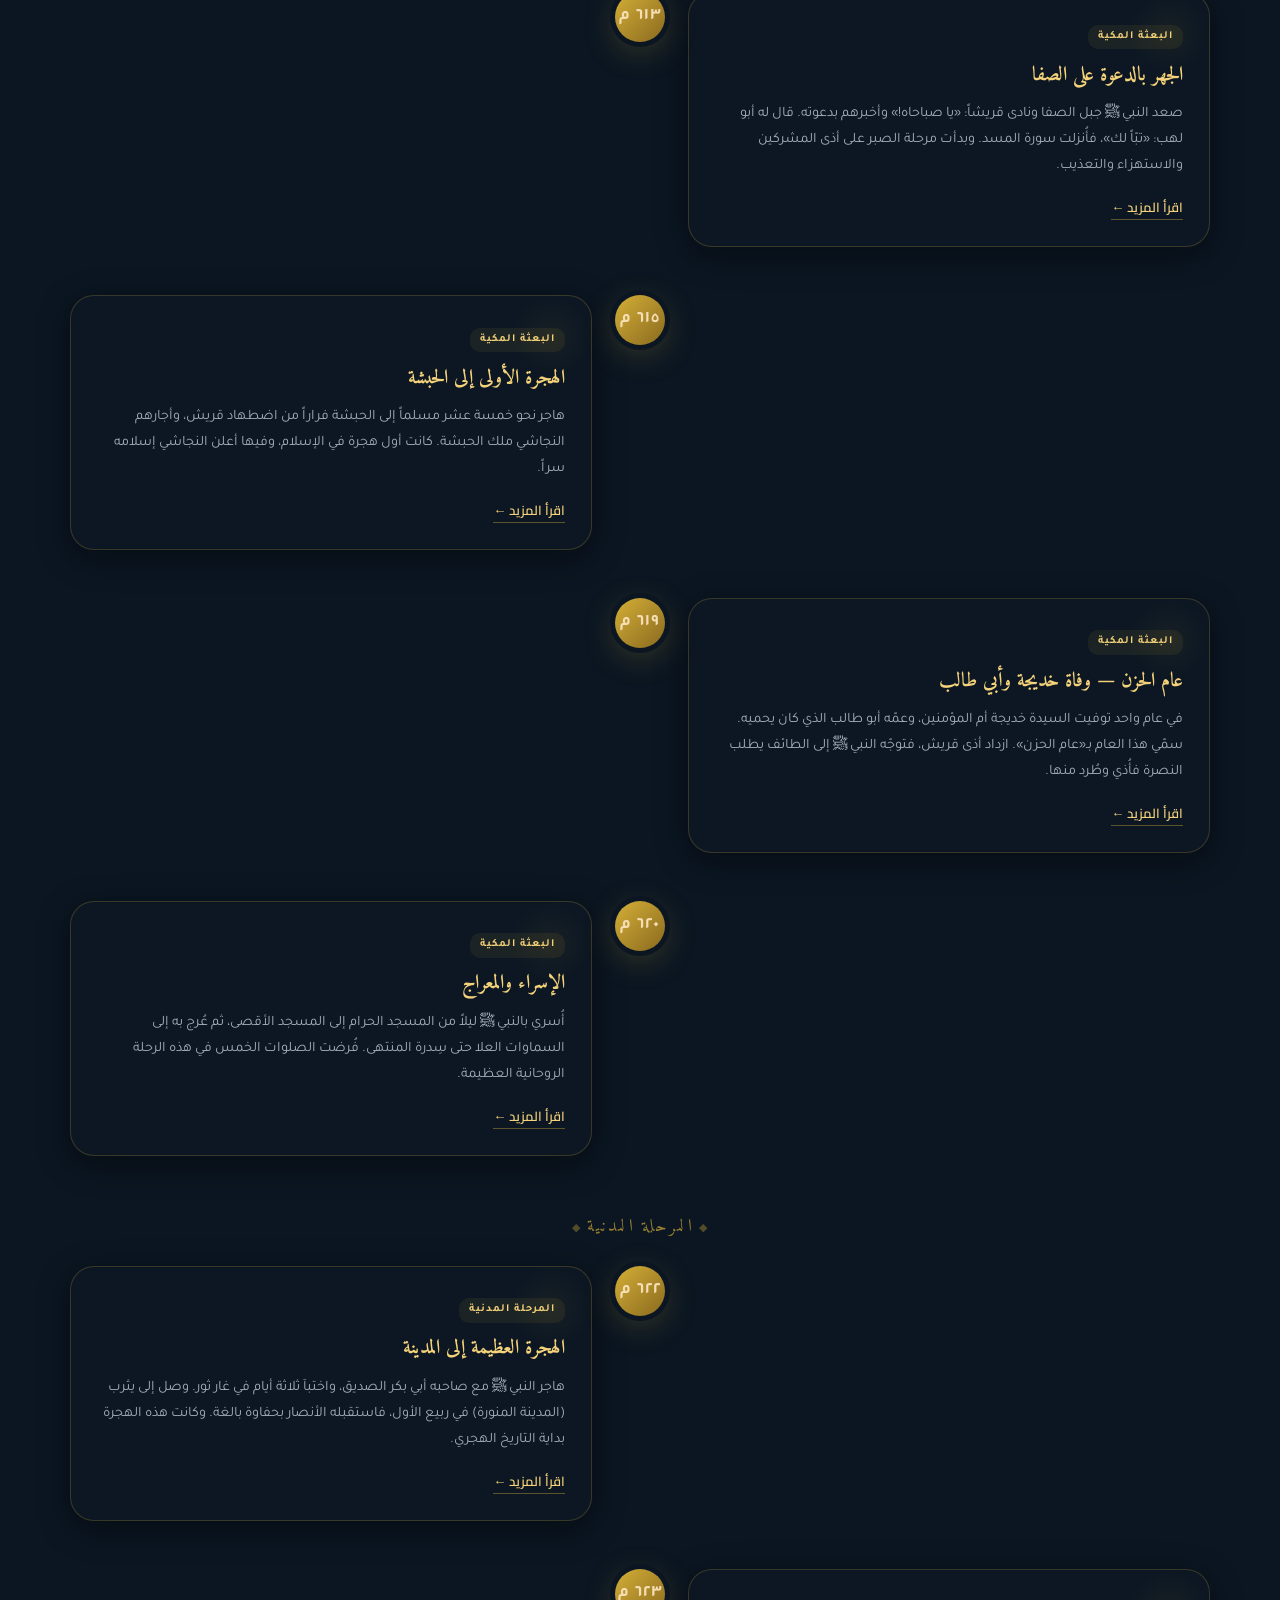
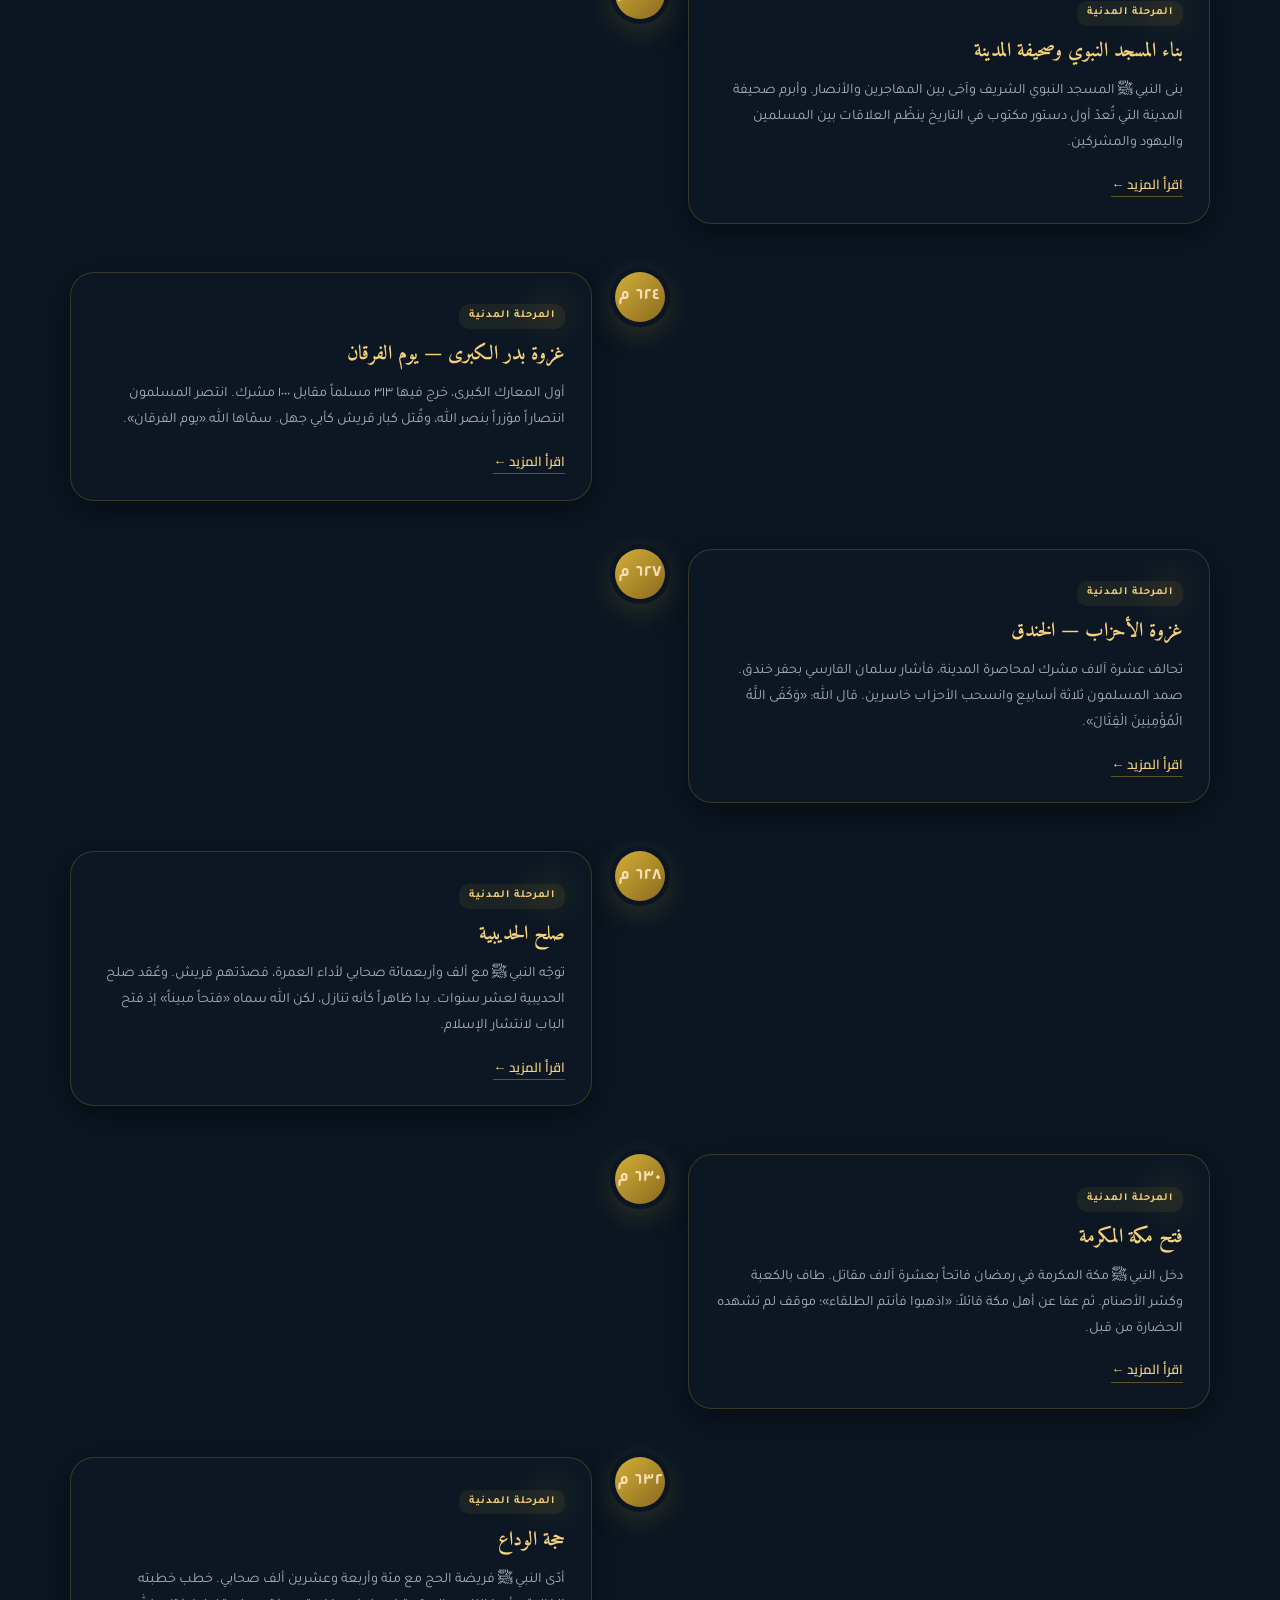
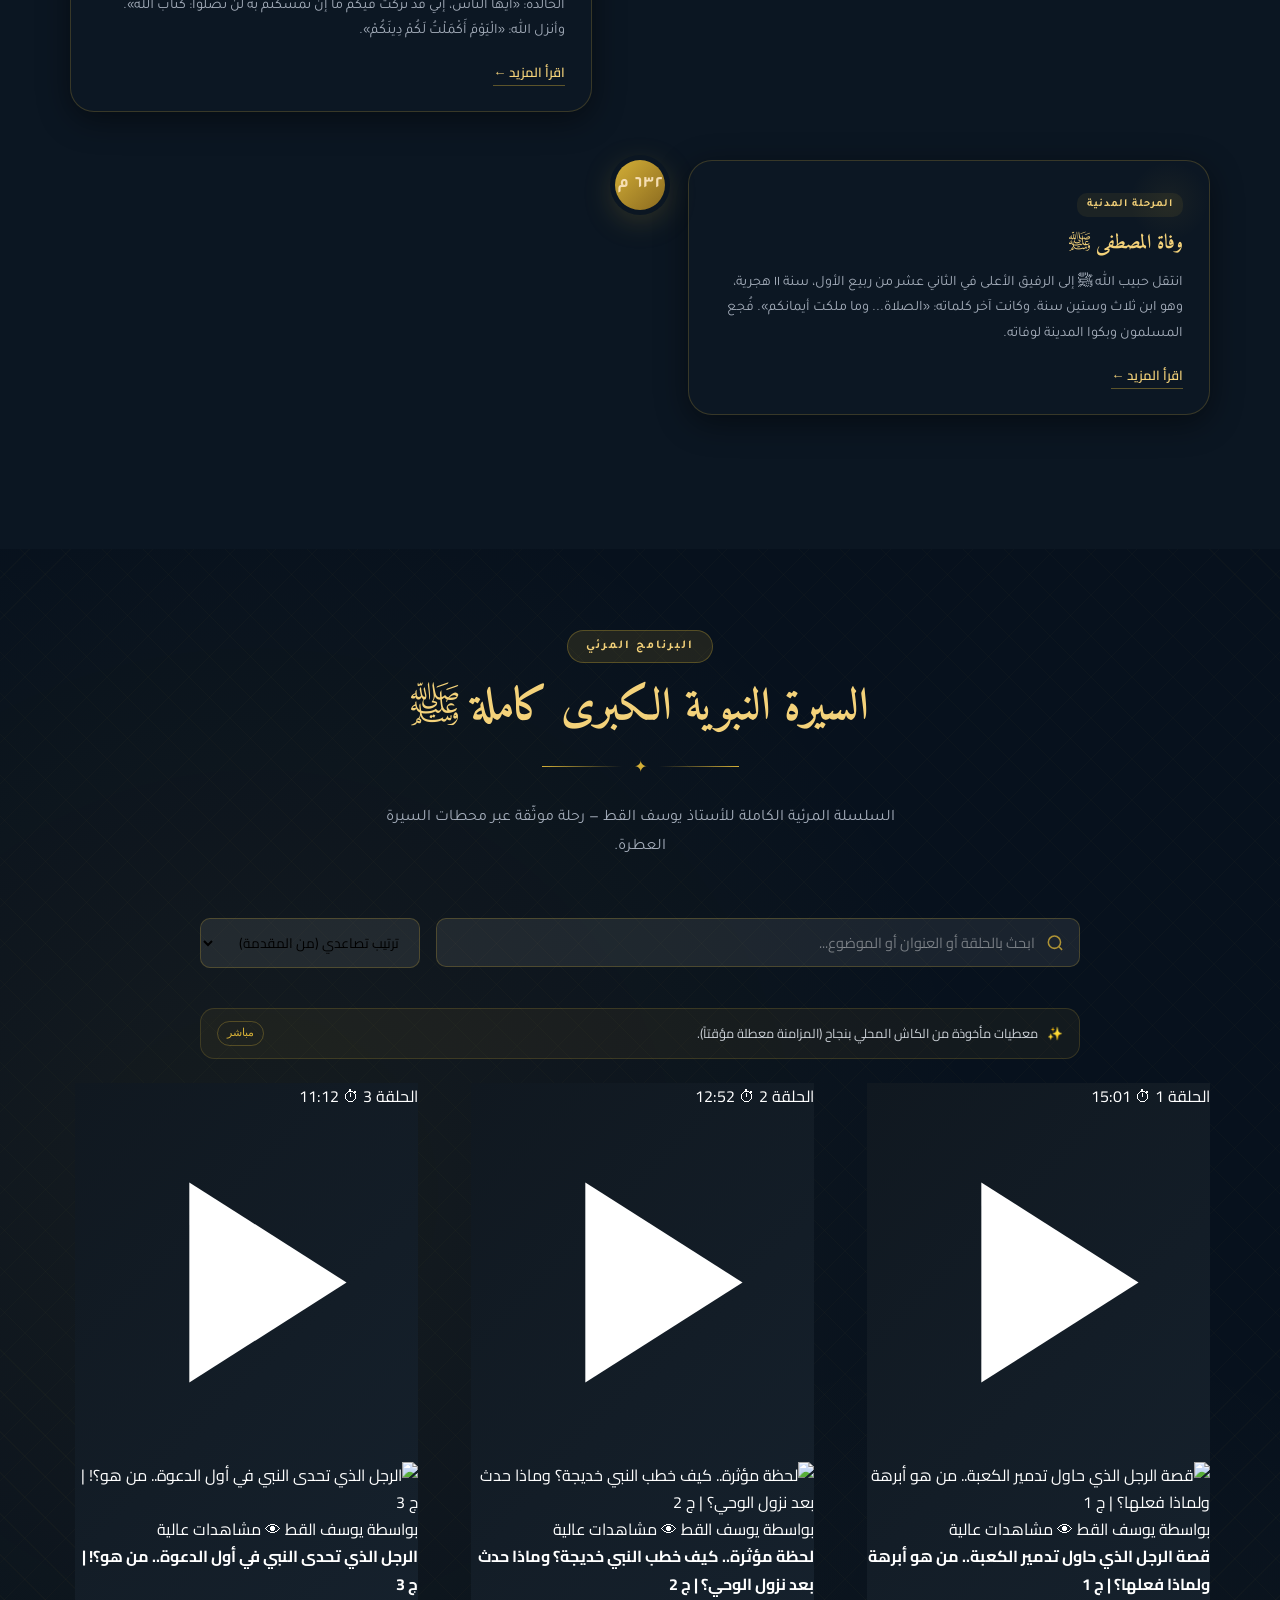
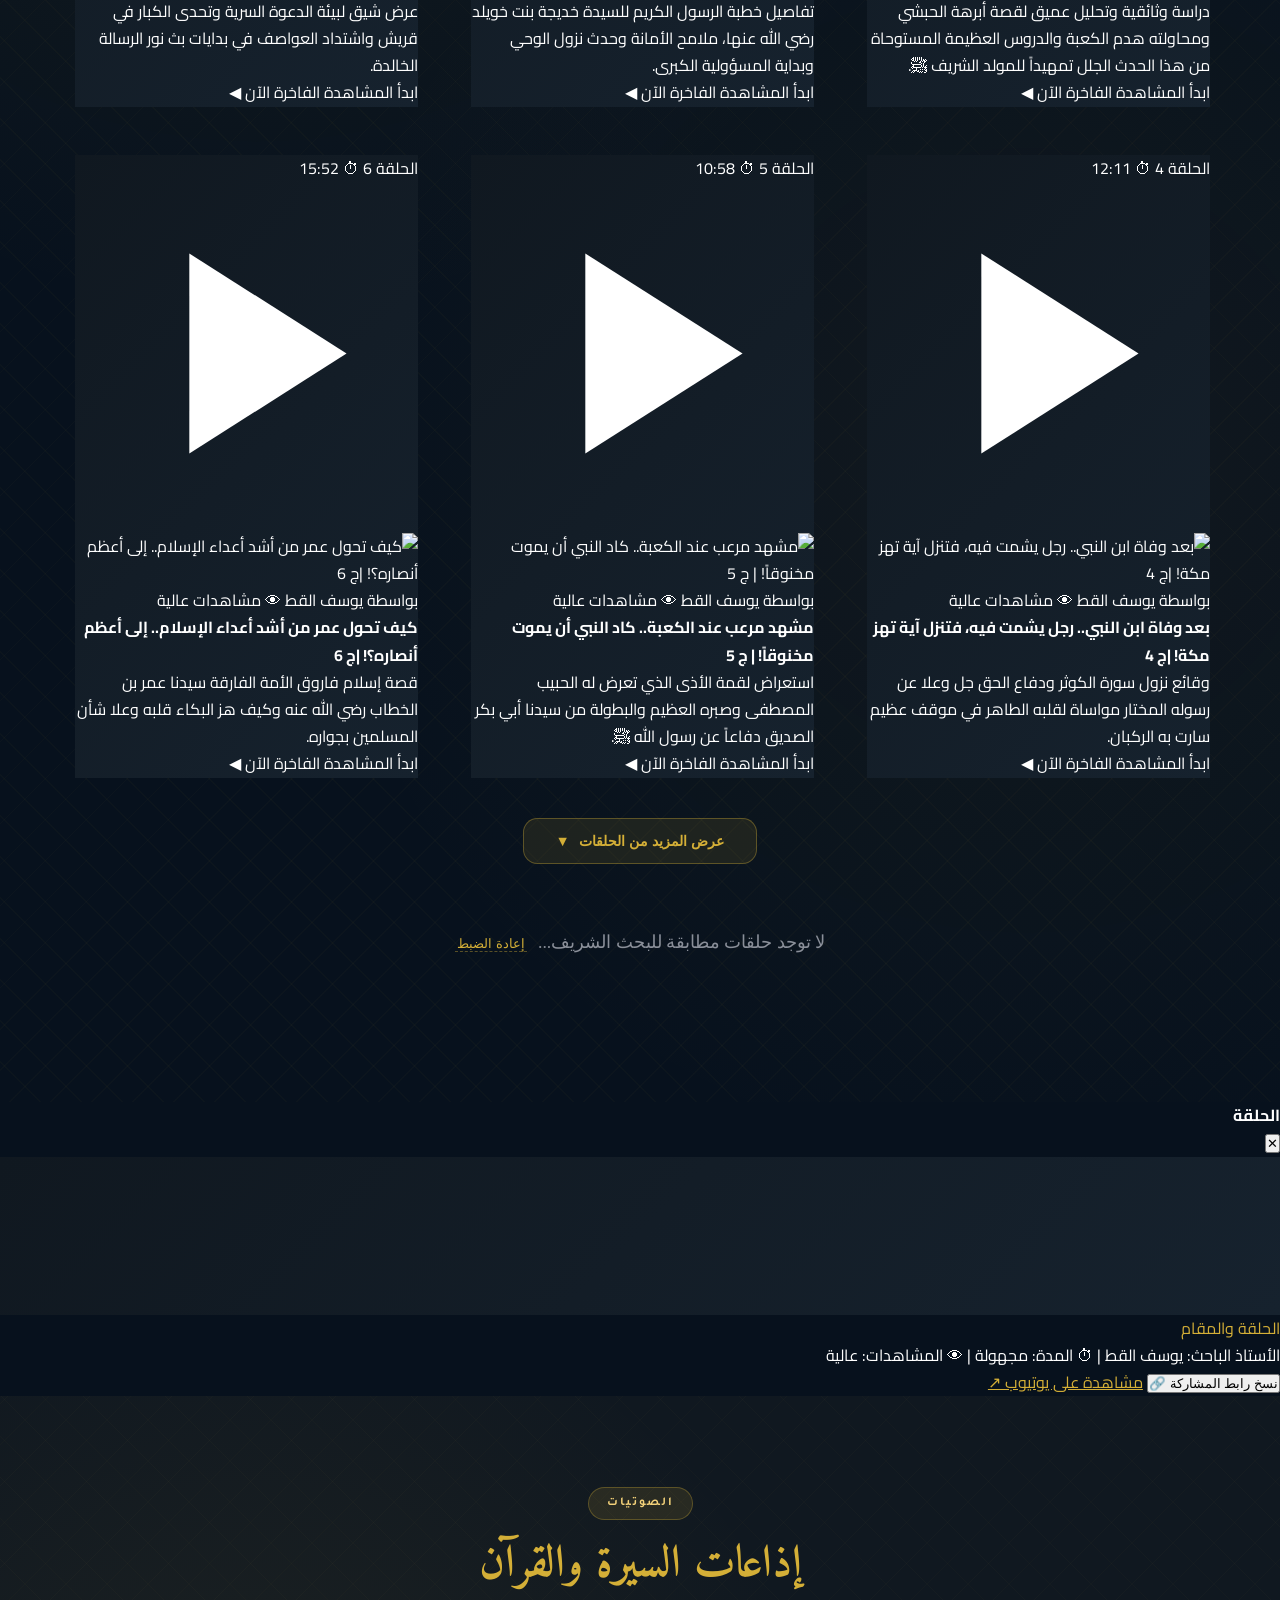
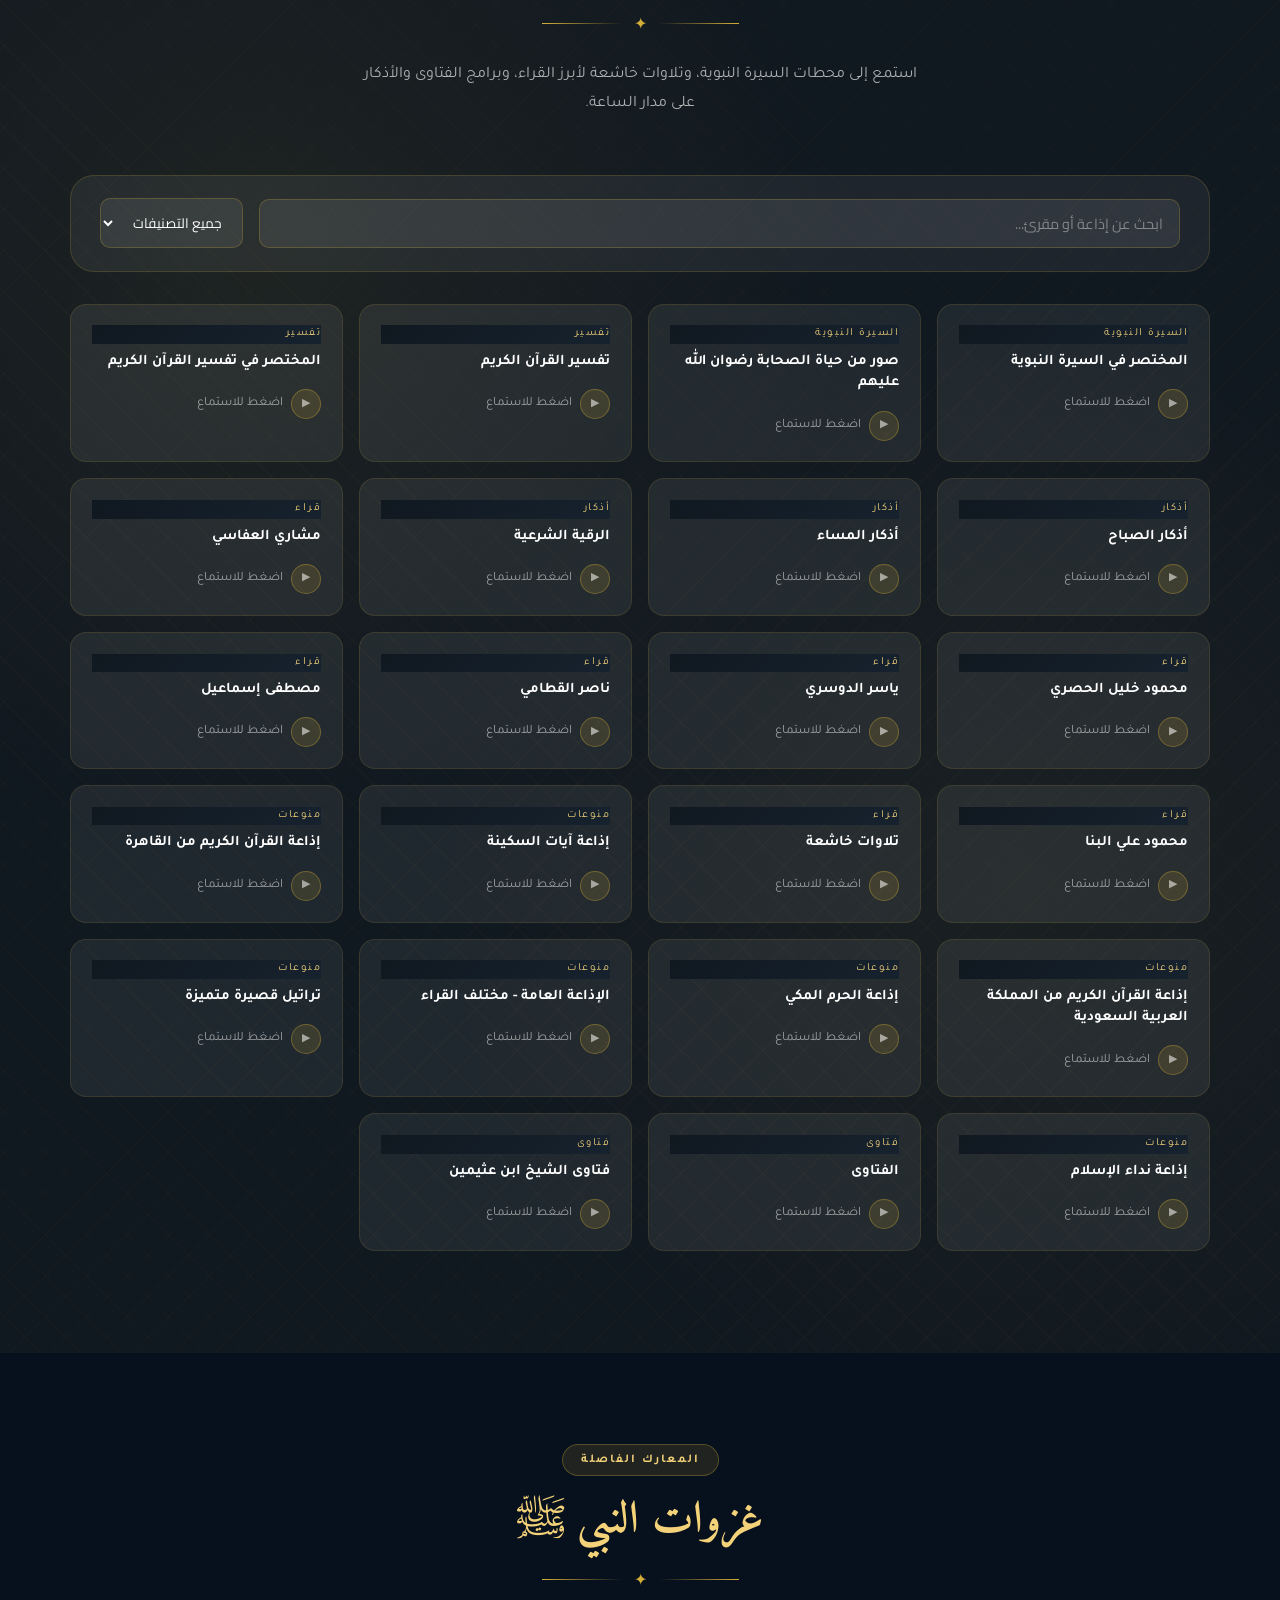
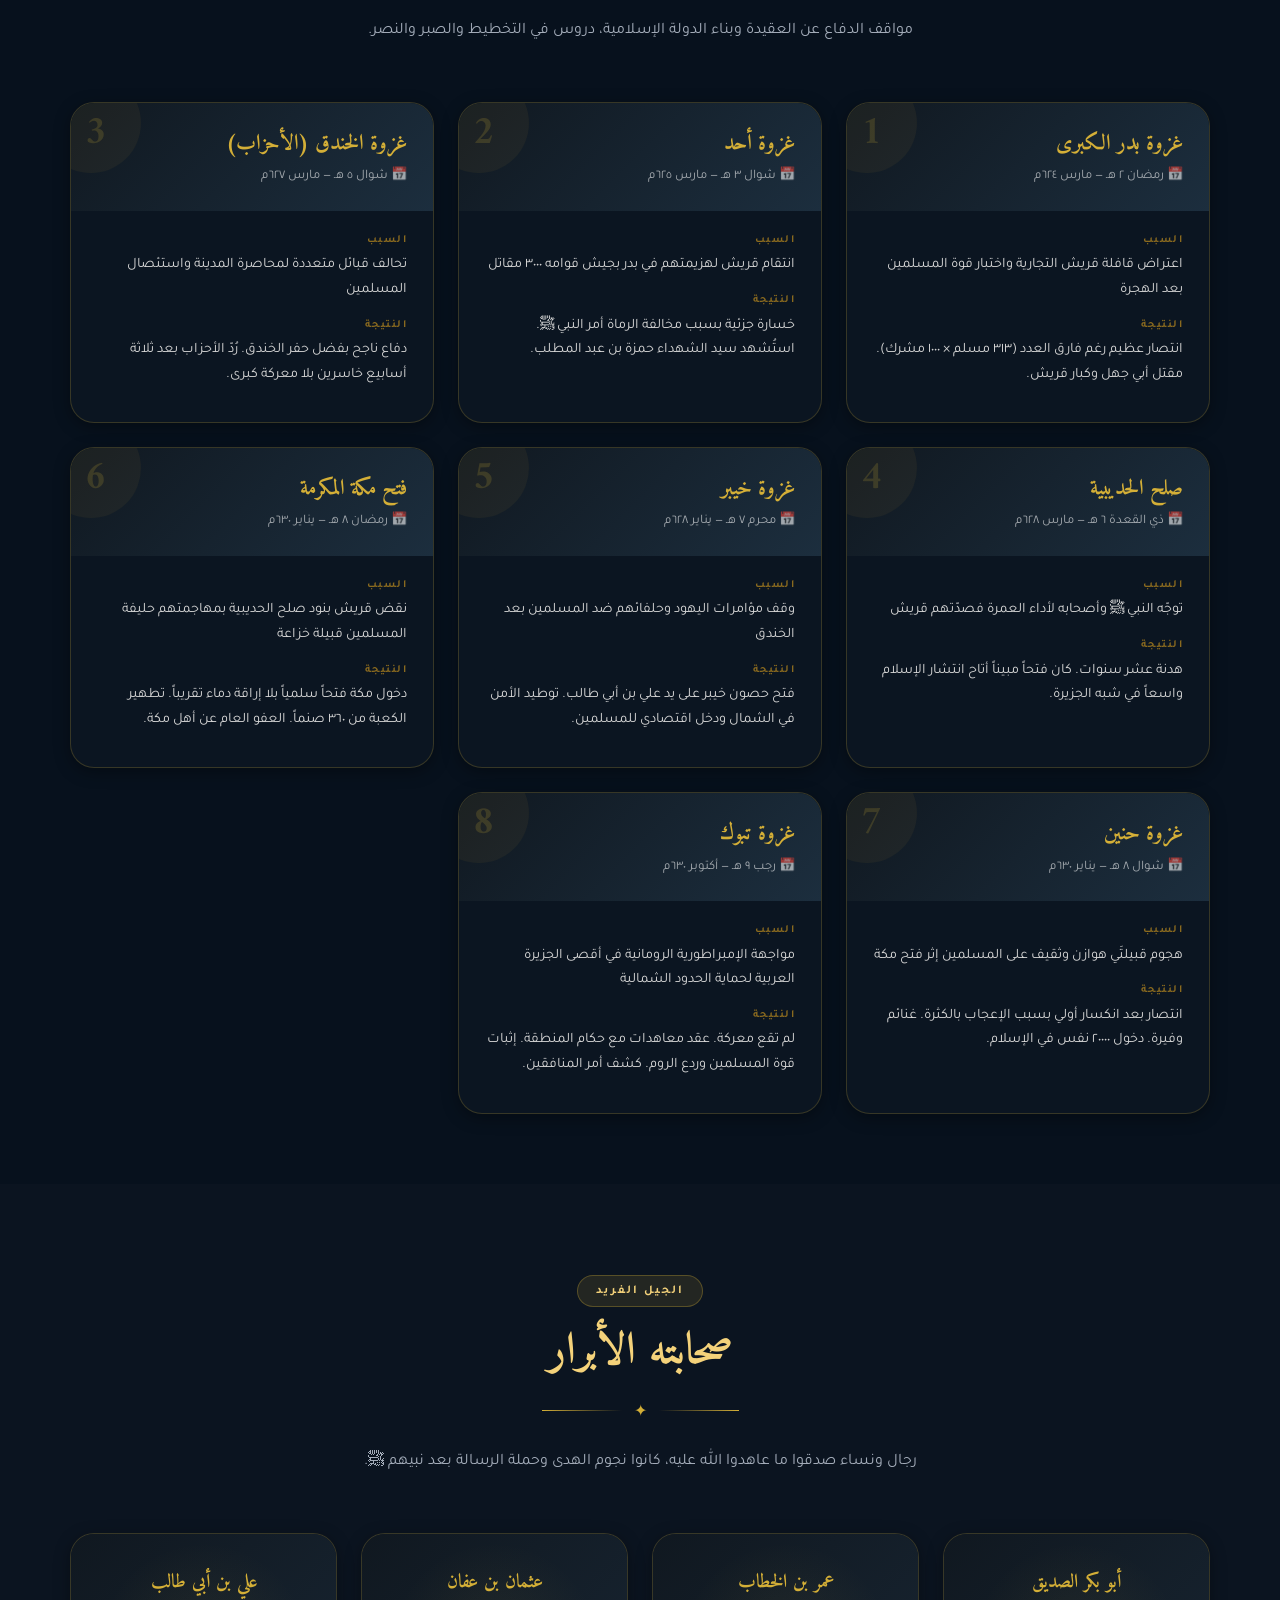
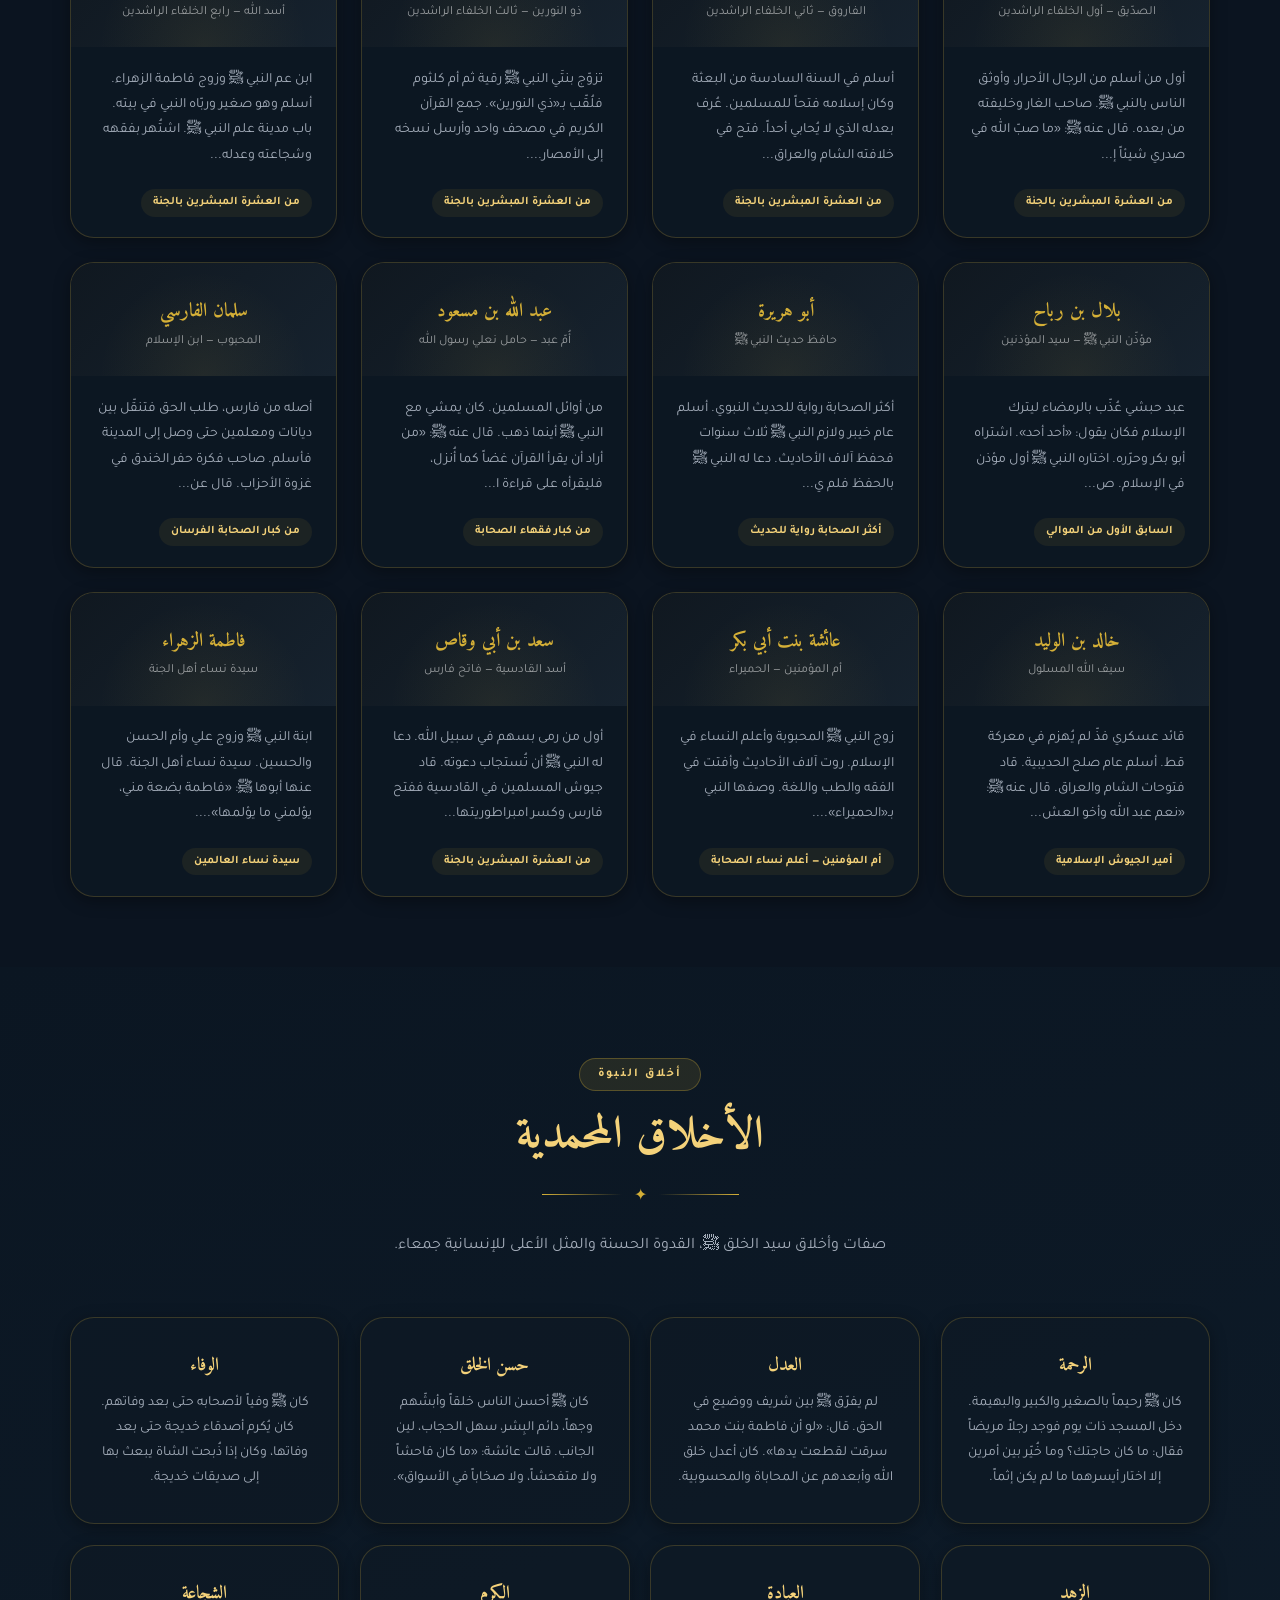
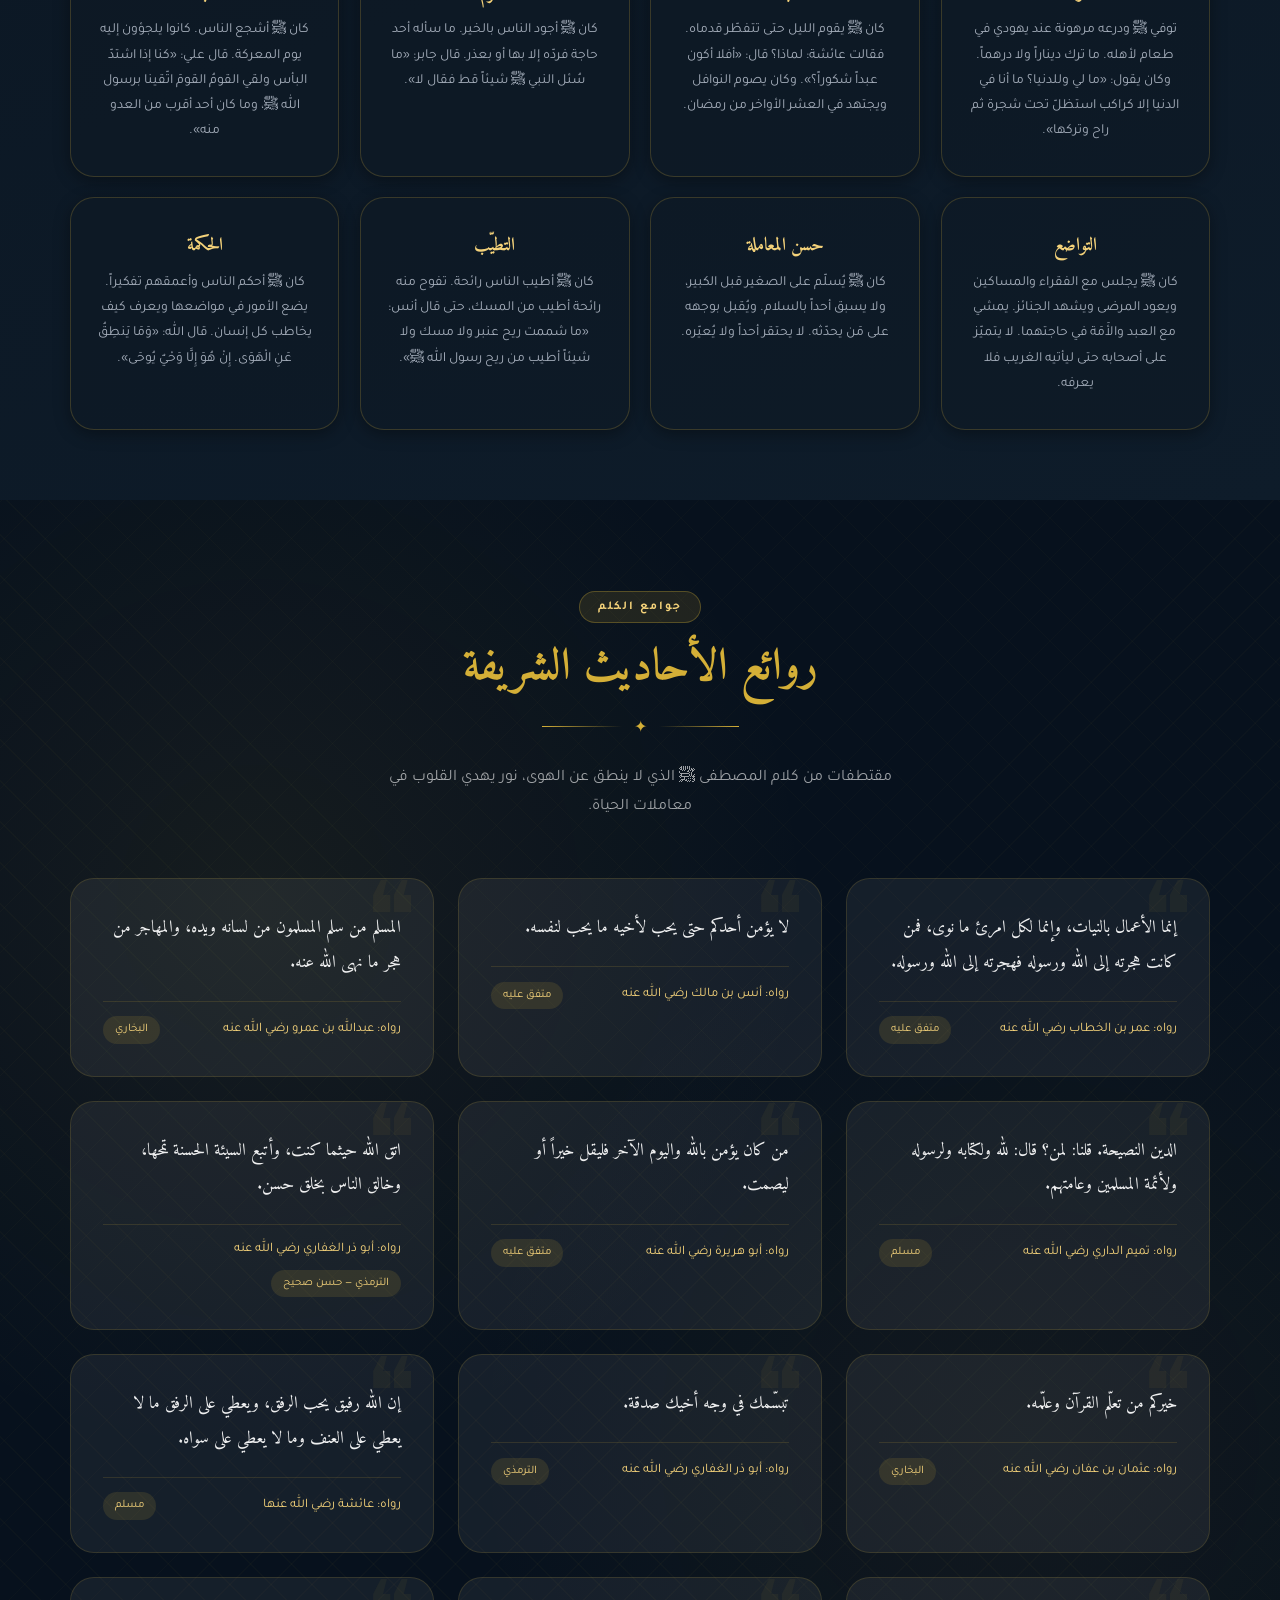
==== commit a931d89f: "Update index.html" ====
--- a/index.html
+++ b/index.html
@@ -506,7 +506,7 @@
   <div id="sahabi-modal">
     <div class="modal-card">
       <div class="modal-header">
-        <div class="modal-avatar">👑</div>
+        <!-- <div class="modal-avatar">👑</div> -->
         <div class="modal-name">اسم الصحابي</div>
         <div class="modal-nickname">اللقب</div>
       </div>
